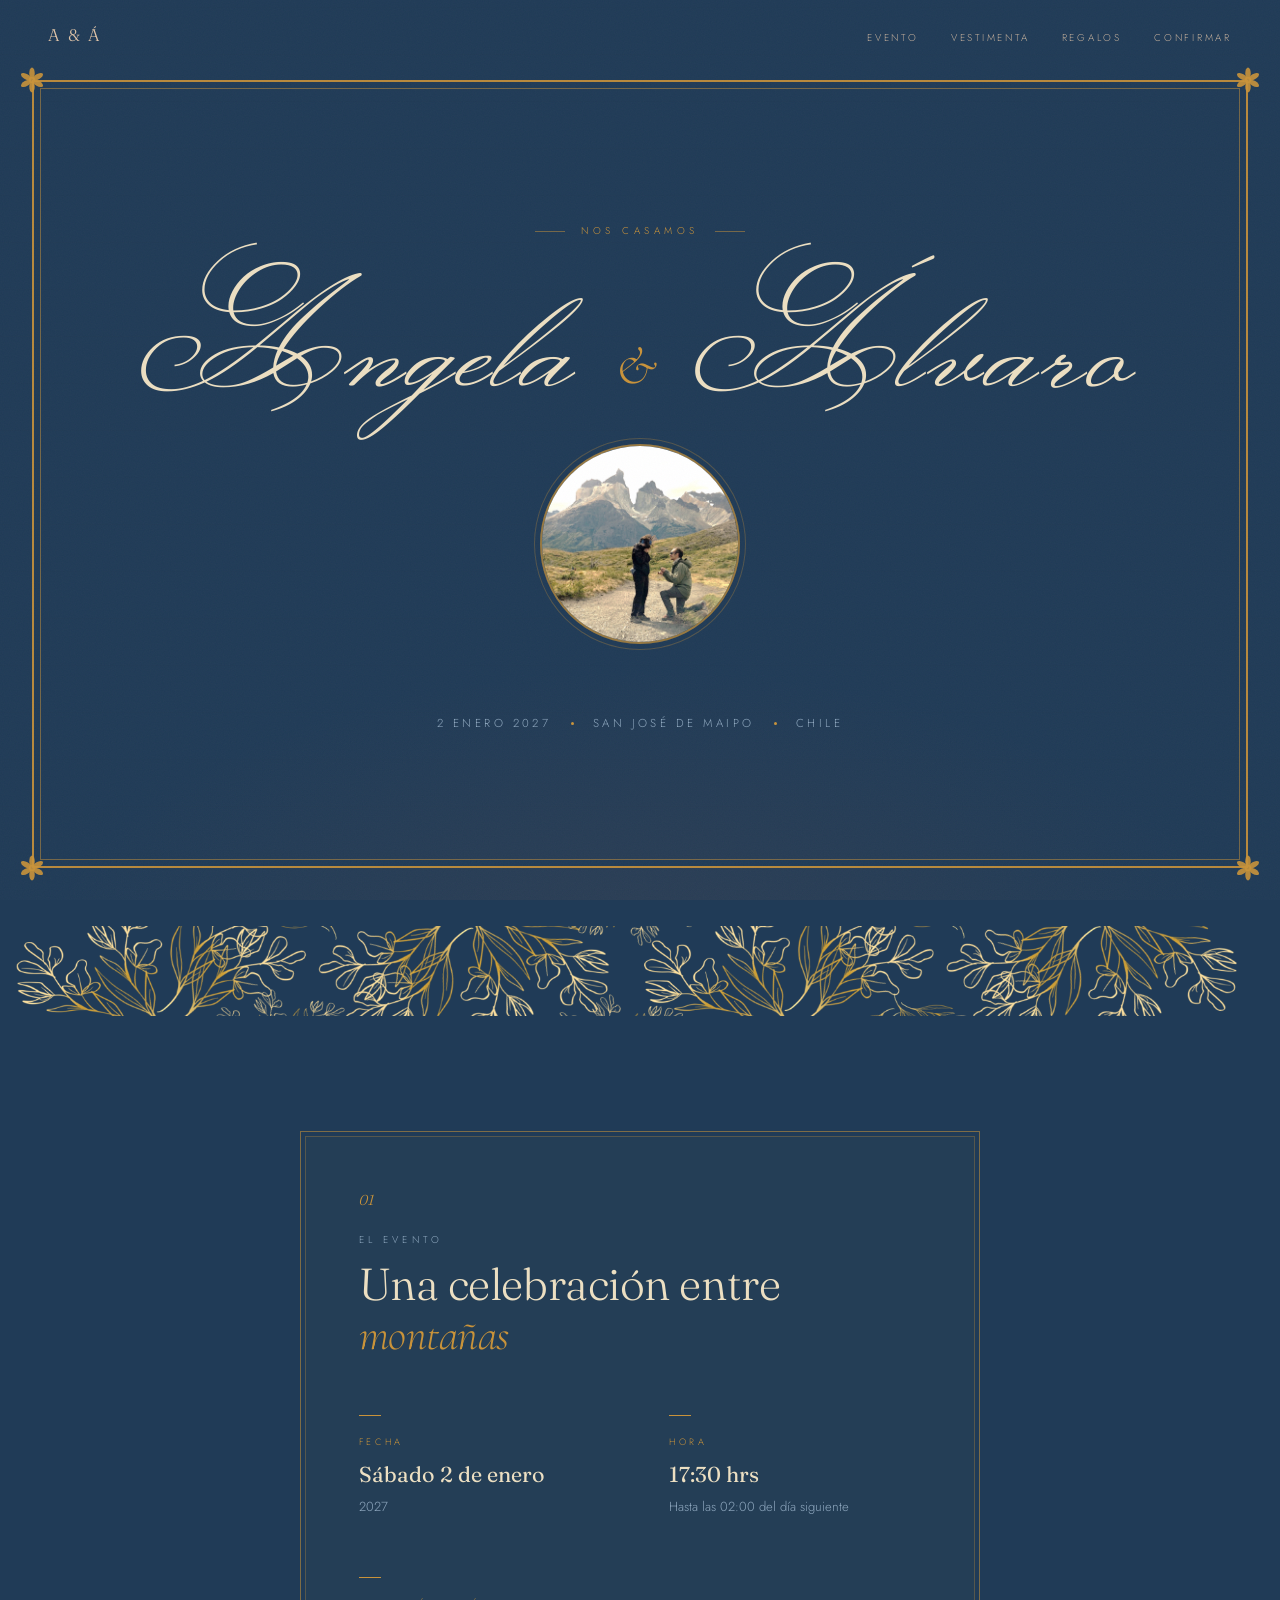
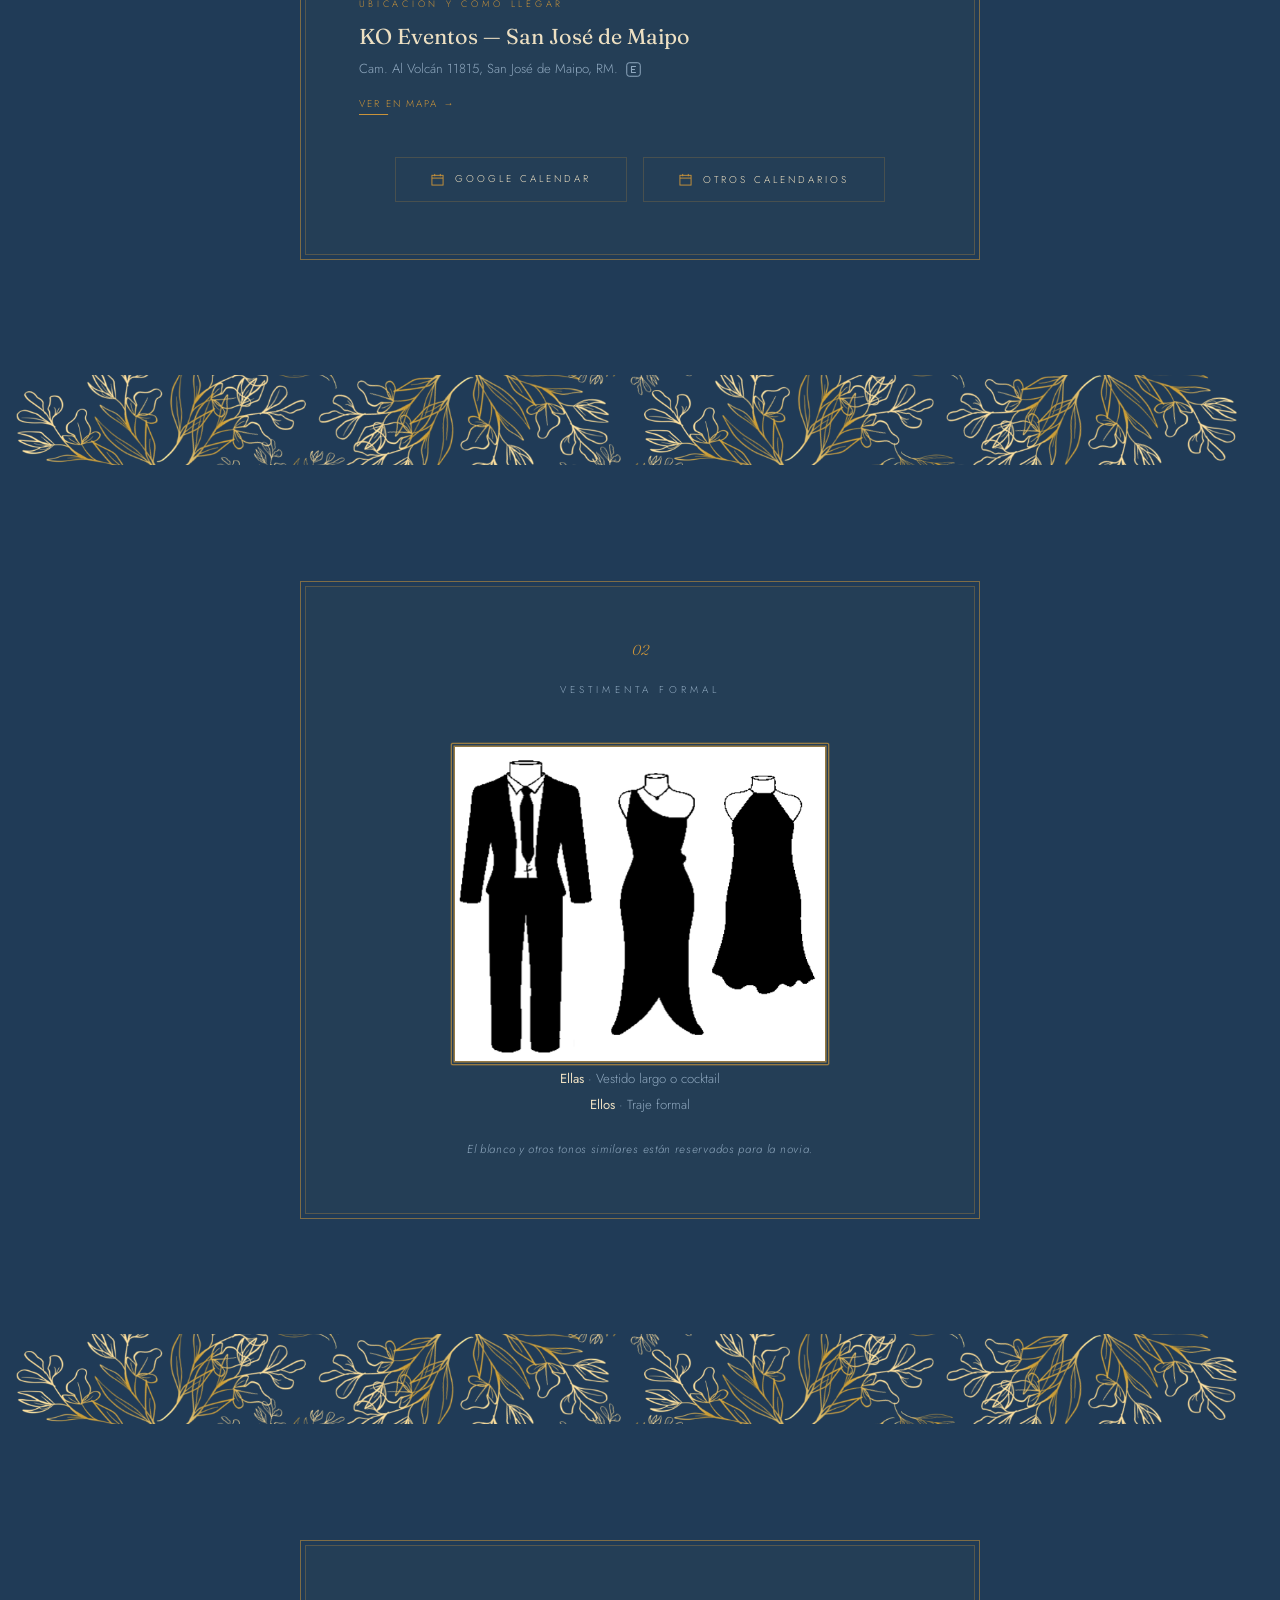
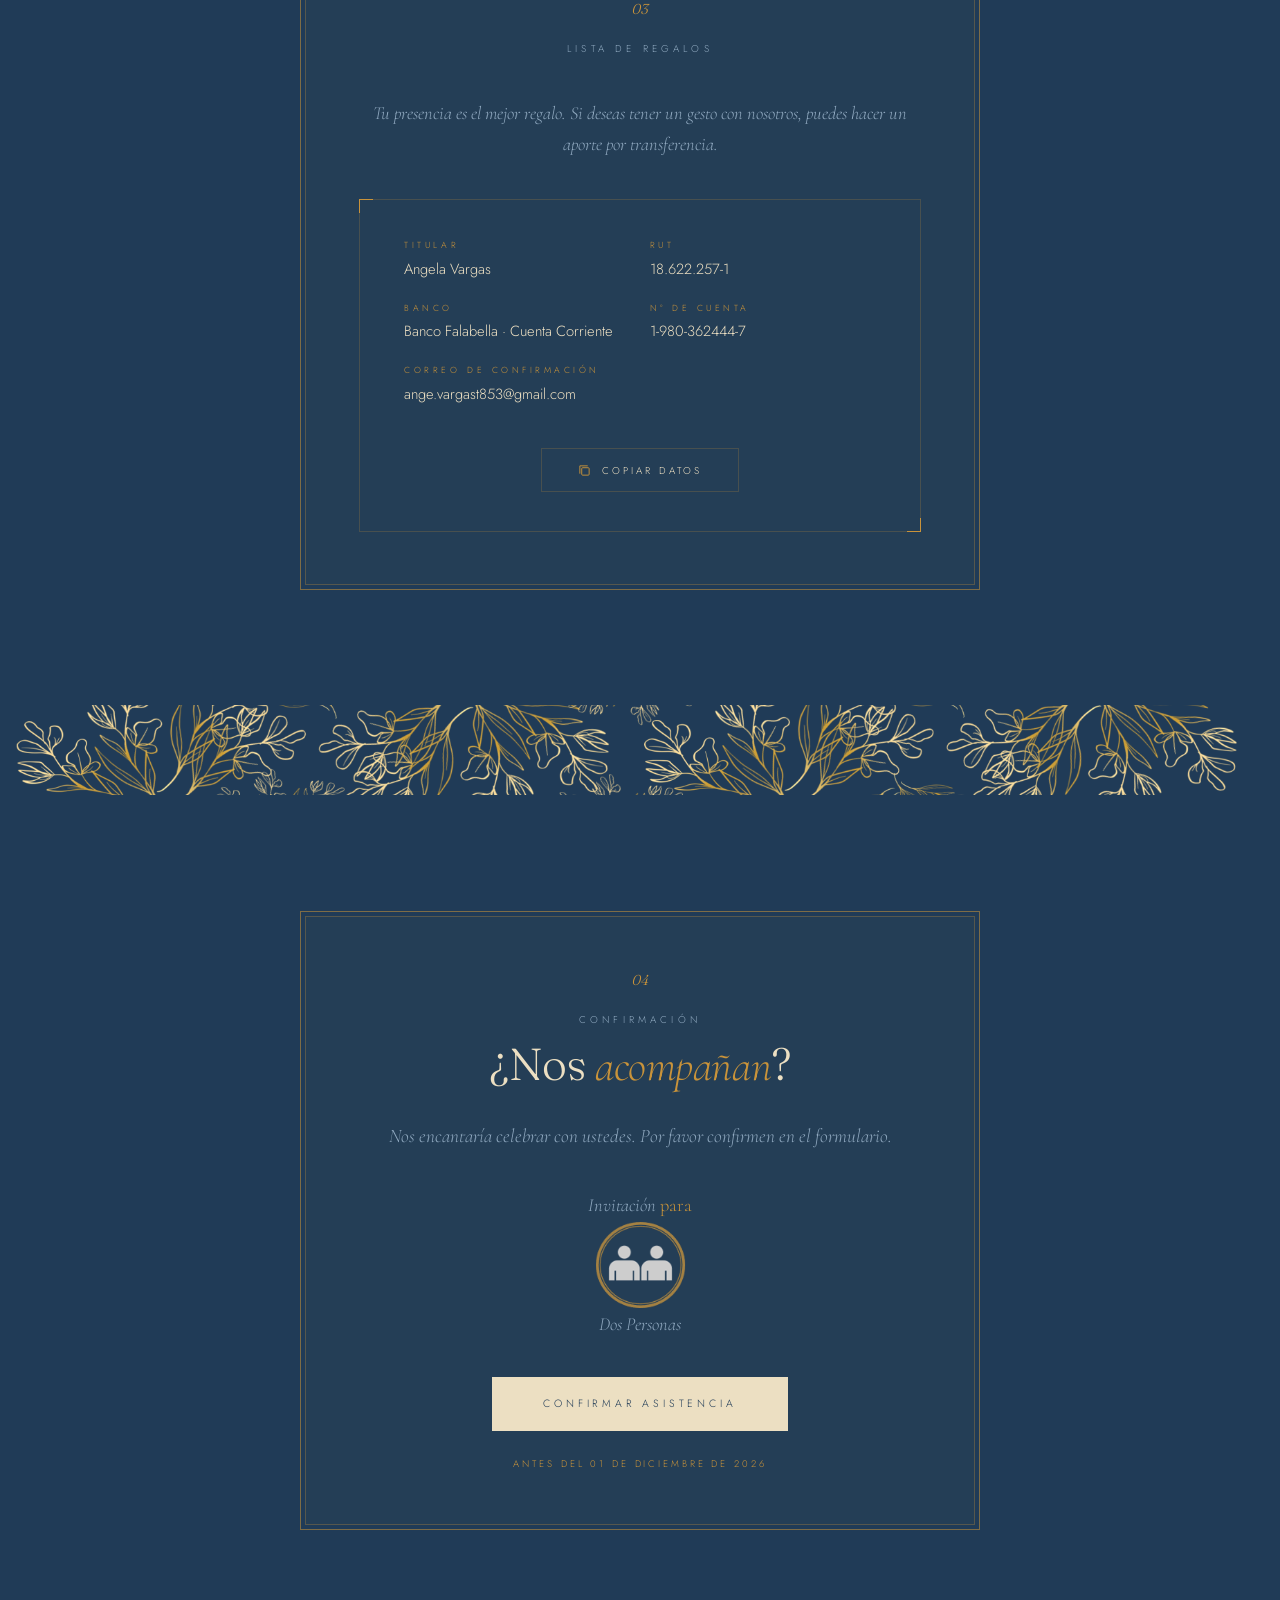
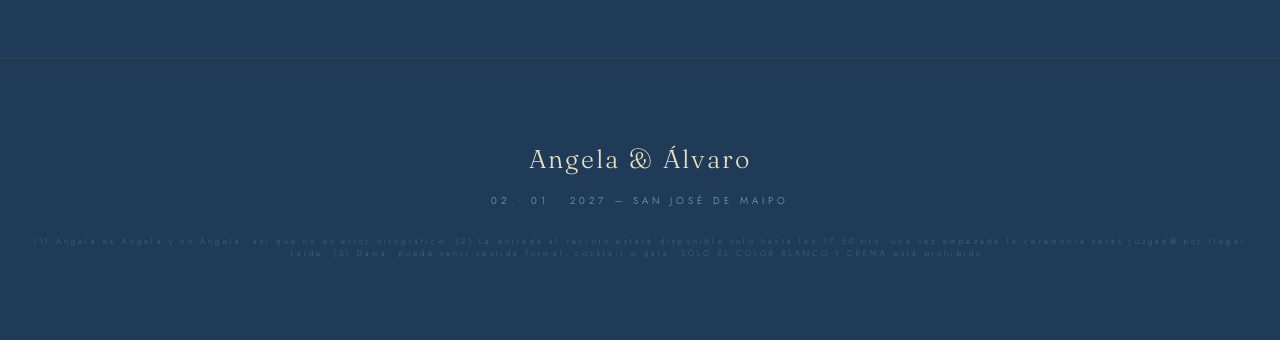
==== docs/double/index.html @ 9602219c "feat: publica invitaciones single y double en subdirectorios Estructura B para GitHub Pages con URLs" ====
<!DOCTYPE html>
<html lang="es">
<head>
<meta charset="UTF-8"/>
<meta name="viewport" content="width=device-width, initial-scale=1.0"/>
<title>Angela &amp; Álvaro · Enero 2027</title>
<meta name="description" content="Angela & Álvaro se casan el 2 de enero de 2027 en San José de Maipo, Chile. ¡Confirma tu asistencia!"/>
<meta name="theme-color" content="#203b57"/>
<link rel="icon" href="data:image/svg+xml,%3Csvg xmlns='http://www.w3.org/2000/svg' viewBox='0 0 100 100'%3E%3Ctext y='.9em' font-size='90'%3E%F0%9F%92%8D%3C/text%3E%3C/svg%3E"/>

<!-- Open Graph / compartir en redes y WhatsApp -->
<meta property="og:type" content="website"/>
<meta property="og:title" content="Angela & Álvaro · Nos casamos"/>
<meta property="og:description" content="2 de enero de 2027 · San José de Maipo, Chile. ¡Confirma tu asistencia!"/>
<meta property="og:url" content="https://alvarogalvez.github.io/wedding_invites/double/"/>
<meta property="og:image" content="https://alvarogalvez.github.io/wedding_invites/assets/photos/ring.jpg"/>
<meta property="og:locale" content="es_CL"/>
<meta name="twitter:card" content="summary_large_image"/>

<link rel="preconnect" href="https://fonts.googleapis.com"/>
<link rel="preconnect" href="https://fonts.gstatic.com" crossorigin/>
<link href="https://fonts.googleapis.com/css2?family=Cormorant:ital,wght@0,300;0,400;0,500;1,300;1,400&family=Fraunces:ital,opsz,wght@0,9..144,300;0,9..144,400;1,9..144,300&family=Great+Vibes&family=Monsieur+La+Doulaise&family=Jost:wght@200;300;400;500&display=swap" rel="stylesheet"/>
<link rel="stylesheet" href="../css/themes/blue-gold.css">
<link rel="stylesheet" href="../css/main.css">
<style>
  .hero-names { font-family: 'Monsieur La Doulaise'; font-weight: 400; letter-spacing: 0.02em; }
  .hero-names .n { display: inline; }
  .hero-amp { display: inline; margin: 0 0.2em; }

  .floral-div {
    position: relative;
    width: 100%;
    overflow: hidden;
  }
  .floral-div img {
    width: 100%;
    height: 90px;
    object-fit: cover;
    object-position: center;
    display: block;
  }

  /* Datos de transferencia en 2 columnas */
  .gf-row { grid-template-columns: 1fr 1fr; }
  .gf-row > div:last-child { grid-column: 1 / -1; }

  /* Flores en vértices del marco del hero */
  .hero-corners { position: absolute; inset: 0; pointer-events: none; z-index: 3; }
  .hc {
    position: absolute;
    width: 30px; height: 30px;
    color: rgba(201,147,58,0.9);
    fill: currentColor;
  }
  .hc.tl { top:    calc(5rem - 15px);                     left:  calc(clamp(1rem,3vw,2rem) - 15px); }
  .hc.tr { top:    calc(5rem - 15px);                     right: calc(clamp(1rem,3vw,2rem) - 15px); }
  .hc.bl { bottom: calc(clamp(1rem,3vw,2rem) - 15px);     left:  calc(clamp(1rem,3vw,2rem) - 15px); }
  .hc.br { bottom: calc(clamp(1rem,3vw,2rem) - 15px);     right: calc(clamp(1rem,3vw,2rem) - 15px); }

  /* Nav siempre visible — override del breakpoint de main.css */
  @media (max-width: 680px) {
    .nav {
      flex-direction: column;
      align-items: center;
      gap: 0.5rem;
      padding: 0.9rem clamp(1rem, 4vw, 2rem);
    }
    .nav-links {
      display: flex;
      gap: 1.4rem;
    }
    .nav-links a {
      font-size: 0.5rem;
      letter-spacing: 0.2em;
    }
  }

  .hero-photo {
    width: clamp(140px, 30vw, 200px);
    height: clamp(140px, 30vw, 200px);
    object-fit: cover;
    object-position: center 30%;
    border-radius: 50%;
    border: 2px solid rgba(201,147,58,0.7);
    box-shadow: 0 0 0 5px var(--paper), 0 0 0 6px rgba(201,147,58,0.3);
    margin: 2rem 0 1.6rem;
    opacity: 0;
    animation: fu 1.2s 0.7s forwards;
  }

  /* Marco dorado prominente en el hero — doble filete */
  .hero::after {
    content: '';
    position: absolute;
    top: 5rem;
    left: clamp(1rem, 3vw, 2rem);
    right: clamp(1rem, 3vw, 2rem);
    bottom: clamp(1rem, 3vw, 2rem);
    border: 2px solid rgba(201,147,58,0.9);
    box-shadow:
      inset 0 0 0 6px var(--paper),
      inset 0 0 0 7px rgba(201,147,58,0.5);
    pointer-events: none;
    z-index: 2;
  }
</style>
</head>
<body>

<nav class="nav">
  <div class="nav-mono">A &amp; Á</div>
  <ul class="nav-links">
    <li><a href="#evento">Evento</a></li>
    <li><a href="#vestimenta">Vestimenta</a></li>
    <li><a href="#regalos">Regalos</a></li>
    <li><a href="#rsvp">Confirmar</a></li>
  </ul>
</nav>

<!-- HERO -->
<header class="hero">
  <div class="hero-corners" aria-hidden="true">
    <svg class="hc tl" viewBox="0 0 22 22" xmlns="http://www.w3.org/2000/svg"><g transform="translate(11,11)"><ellipse cx="0" cy="-5" rx="2" ry="4.2"/><ellipse cx="0" cy="-5" rx="2" ry="4.2" transform="rotate(60)"/><ellipse cx="0" cy="-5" rx="2" ry="4.2" transform="rotate(120)"/><ellipse cx="0" cy="-5" rx="2" ry="4.2" transform="rotate(180)"/><ellipse cx="0" cy="-5" rx="2" ry="4.2" transform="rotate(240)"/><ellipse cx="0" cy="-5" rx="2" ry="4.2" transform="rotate(300)"/><circle r="2.4"/></g></svg>
    <svg class="hc tr" viewBox="0 0 22 22" xmlns="http://www.w3.org/2000/svg"><g transform="translate(11,11)"><ellipse cx="0" cy="-5" rx="2" ry="4.2"/><ellipse cx="0" cy="-5" rx="2" ry="4.2" transform="rotate(60)"/><ellipse cx="0" cy="-5" rx="2" ry="4.2" transform="rotate(120)"/><ellipse cx="0" cy="-5" rx="2" ry="4.2" transform="rotate(180)"/><ellipse cx="0" cy="-5" rx="2" ry="4.2" transform="rotate(240)"/><ellipse cx="0" cy="-5" rx="2" ry="4.2" transform="rotate(300)"/><circle r="2.4"/></g></svg>
    <svg class="hc bl" viewBox="0 0 22 22" xmlns="http://www.w3.org/2000/svg"><g transform="translate(11,11)"><ellipse cx="0" cy="-5" rx="2" ry="4.2"/><ellipse cx="0" cy="-5" rx="2" ry="4.2" transform="rotate(60)"/><ellipse cx="0" cy="-5" rx="2" ry="4.2" transform="rotate(120)"/><ellipse cx="0" cy="-5" rx="2" ry="4.2" transform="rotate(180)"/><ellipse cx="0" cy="-5" rx="2" ry="4.2" transform="rotate(240)"/><ellipse cx="0" cy="-5" rx="2" ry="4.2" transform="rotate(300)"/><circle r="2.4"/></g></svg>
    <svg class="hc br" viewBox="0 0 22 22" xmlns="http://www.w3.org/2000/svg"><g transform="translate(11,11)"><ellipse cx="0" cy="-5" rx="2" ry="4.2"/><ellipse cx="0" cy="-5" rx="2" ry="4.2" transform="rotate(60)"/><ellipse cx="0" cy="-5" rx="2" ry="4.2" transform="rotate(120)"/><ellipse cx="0" cy="-5" rx="2" ry="4.2" transform="rotate(180)"/><ellipse cx="0" cy="-5" rx="2" ry="4.2" transform="rotate(240)"/><ellipse cx="0" cy="-5" rx="2" ry="4.2" transform="rotate(300)"/><circle r="2.4"/></g></svg>
  </div>
  <div class="hero-grid">
    <div class="hero-kick">Nos casamos</div>
    <h1 class="hero-names">
      <span class="n n1">Angela</span>
      <span class="hero-amp">&amp;</span>
      <span class="n n2">Álvaro</span>
    </h1>
    <img class="hero-photo" src="../assets/photos/foto%20cuernos%20del%20paine.png" alt="La propuesta · Torres del Paine">
    <div class="hero-meta">
      <span>2 Enero 2027</span><span class="dot"></span>
      <span>San José de Maipo</span><span class="dot"></span>
      <span>Chile</span>
    </div>
  </div>
</header>
<br>
<div class="floral-div" aria-hidden="true"><img src="../assets/photos/SEPARATOR.png" alt=""></div>

<!-- DETAILS -->
<section id="evento" class="det-sec">
  <div class="det-wrap">
    <div class="det-top rv">
      <span class="sec-num">01</span>
      <span class="sec-label">El evento</span>
      <h2 class="sec-head">Una celebración entre <em>montañas</em></h2>
    </div>
    <div class="det-grid">
      <div class="det rv"><b></b><p class="k">Fecha</p><p class="v">Sábado 2 de enero</p><p class="s">2027</p></div>
      <div class="det rv"><b></b><p class="k">Hora</p><p class="v">17:30 hrs</p><p class="s">Hasta las 02:00 del día siguiente</p></div>
      <div class="det rv" style="grid-column:1/-1"><b></b><p class="k">Ubicación y cómo llegar</p><p class="v">KO Eventos — San José de Maipo</p><p class="s">Cam. Al Volcán 11815, San José de Maipo, RM. &nbsp;<svg width="15" height="15" viewBox="0 0 15 15" style="display:inline-block;vertical-align:middle;margin-bottom:1px" fill="none" xmlns="http://www.w3.org/2000/svg"><rect x=".75" y=".75" width="13.5" height="13.5" rx="2.5" stroke="currentColor" stroke-width="1"/><path d="M5.5 4.5v6M5.5 4.5h4M5.5 7.5h3M5.5 10.5h4" stroke="currentColor" stroke-width="1.1" stroke-linecap="round" stroke-linejoin="round"/></svg></p><a class="map" href="https://maps.google.com/?q=KO+Eventos+Camino+Al+Volcan+11815+El+Manzano+San+Jose+de+Maipo" target="_blank">Ver en mapa →</a></div>
    </div>
    <div class="det-cal rv">
      <a class="cal-btn" href="https://calendar.google.com/calendar/render?action=TEMPLATE&text=Boda+de+Angela+%26+%C3%81lvaro&dates=20270102T173000/20270103T020000&ctz=America%2FSantiago&details=%C2%A1Nos+casamos%21+Te+esperamos+para+celebrar+juntos.+C%C3%B3digo+de+vestimenta%3A+Formal.&location=KO+Eventos%2C+Cam.+Al+Volc%C3%A1n+11815%2C+El+Manzano%2C+San+Jos%C3%A9+de+Maipo" target="_blank"><svg width="13" height="13" viewBox="0 0 14 14" fill="none"><rect x="1" y="2.5" width="12" height="10.5" stroke="currentColor" stroke-width="1"/><path d="M1 5.5h12M4 1v2.5M10 1v2.5" stroke="currentColor" stroke-width="1"/></svg><span>Google Calendar</span></a>
      <button class="cal-btn" onclick="addToCalendar()"><svg width="13" height="13" viewBox="0 0 14 14" fill="none"><rect x="1" y="2.5" width="12" height="10.5" stroke="currentColor" stroke-width="1"/><path d="M1 5.5h12M4 1v2.5M10 1v2.5" stroke="currentColor" stroke-width="1"/></svg><span>Otros calendarios</span></button>
    </div>
  </div>
</section>

<div class="floral-div" aria-hidden="true"><img src="../assets/photos/SEPARATOR.png" alt=""></div>

<!-- DRESSCODE -->
<section id="vestimenta" class="dc-sec">
  <div class="dc">
    <div class="dc-top rv">
      <span class="sec-num">02</span>
      <span class="sec-label">Vestimenta Formal</span>
    </div>
    <img class="dc-img rv" src="../assets/photos/dress%20code%202.png" alt="Guía de colores de vestimenta">
    <p class="dc-note rv"><strong>Ellas</strong> · Vestido largo o cocktail<br><strong>Ellos</strong> ·  Traje formal</p>
    <p class="dc-note dc-warning rv">El blanco y otros tonos similares están reservados para la novia.</p>
  </div>
</section>

<div class="floral-div" aria-hidden="true"><img src="../assets/photos/SEPARATOR.png" alt=""></div>

<!-- GIFTS -->
<section id="regalos" class="gf-sec">
  <div class="gf">
    <div class="gf-top rv">
      <span class="sec-num">03</span>
      <span class="sec-label">Lista de regalos</span>
    </div>
    <p class="gf-note rv">Tu presencia es el mejor regalo. Si deseas tener un gesto con nosotros, puedes hacer un aporte por transferencia.</p>
    <div class="gf-card rv">
      <div class="gf-row">
        <div><p class="k">Titular</p><p class="v">Angela Vargas</p></div>
        <div><p class="k">RUT</p><p class="v">18.622.257-1</p></div>
        <div><p class="k">Banco</p><p class="v">Banco Falabella · Cuenta Corriente</p></div>
        <div><p class="k">N° de cuenta</p><p class="v" id="gf-acct">1-980-362444-7</p></div>
        <div><p class="k">Correo de confirmación</p><p class="v">ange.vargast853@gmail.com</p></div>
      </div>
      <div class="det-cal"><button class="cal-btn" onclick="copyAccount()"><svg width="13" height="13" viewBox="0 0 14 14" fill="none"><rect x="4" y="4" width="8" height="8" rx="1" stroke="currentColor" stroke-width="1"/><path d="M2 10V2h8" stroke="currentColor" stroke-width="1" stroke-linecap="round"/></svg><span>Copiar Datos</span></button></div>
    </div>
  </div>
</section>

<div class="floral-div" aria-hidden="true"><img src="../assets/photos/SEPARATOR.png" alt=""></div>

<!-- RSVP -->
<section id="rsvp" class="rsvp">
  <div class="rsvp-wrap">
    <div class="rsvp-top rv">
      <span class="sec-num">04</span>
      <span class="sec-label">Confirmación</span>
      <h2 class="sec-head">¿Nos <em>acompañan</em>?</h2>
    </div>
    <p class="rsvp-intro rv">Nos encantaría celebrar con ustedes. Por favor confirmen en el formulario.</p>
    <div class="rsvp-invite rv">
      <p class="ri-label">Invitación <em>para</em></p>
      <img class="rsvp-img" src="../assets/photos/invite-double.png" alt="Invitación para dos" width="117" height="112">
      <p class="ri-label">Dos Personas</p>
    </div>
    <a class="rsvp-cta rv" href="https://docs.google.com/forms/d/e/1FAIpQLSex-0Aftbw2Ts8-pAynp1sXiT5xUMP5klxaoWxZkXfTkvI_yA/viewform?usp=dialog" target="_blank"><span>Confirmar asistencia</span></a>
    <p class="rsvp-deadline rv">Antes del 01 de diciembre de 2026</p>
  </div>
</section>

<footer>
  <div class="foot-mono">Angela &amp; Álvaro</div>
  <div class="foot-date">02 · 01 · 2027 — San José de Maipo</div>
  <br>
  <div class="foot-note">(1) Angela es Angela y no Ángela, así que no es error ortográfico. (2) La entrada al recinto estará disponible solo hasta las 17:50 Hrs, una vez empezada la ceremonia serás juzgad@ por llegar tarde. (3) Dama: puede venir vestida formal, cocktail o gala, SÓLO EL COLOR BLANCO Y CREMA está prohibido.
</div>
</footer>

<script src="../js/main.js"></script>
</body>
</html>
---- docs/css/themes/blue-gold.css ----
:root {
  --paper:      #203b57;
  --paper-2:    #192e44;
  --ink:        #ecdfc2;
  --ink-soft:   #c9a84c;
  --mid:        #8fa8bf;
  --accent:     #c9933a;
  --accent-deep:#a8762a;
  --line:       rgba(201,147,58,0.22);
  --line-soft:  rgba(201,147,58,0.10);
}

/* Nav: deshabilitar blend mode oscuro → letras doradas */
.nav { mix-blend-mode: normal; }
.nav-mono { color: var(--accent); }
.nav-links a { color: var(--ink-soft); }
.nav-links a:hover { color: var(--accent); opacity: 1; }

/* Hero: resplandor dorado sutil en la base */
.hero::before {
  background:
    radial-gradient(ellipse 80% 60% at 50% 110%, rgba(201,147,58,0.14), transparent 60%),
    repeating-linear-gradient(0deg, transparent, transparent 46px, rgba(240,223,194,0.025) 46px, rgba(240,223,194,0.025) 47px);
}

/* Scroll-cue: degradado dorado */
.scroll-cue .ln { background: linear-gradient(var(--accent), transparent); }

/* Marco dorado en cada sección de contenido */
.det-sec .det-wrap, .dc-sec .dc, .gf-sec .gf, .rsvp .rsvp-wrap {
  position: relative;
  max-width: 680px;
  margin: 0 auto;
  padding: clamp(2.2rem, 5vw, 3.6rem);
  border: 1px solid rgba(201, 147, 58, 0.55);
  background: rgba(201, 147, 58, 0.025);
  /* doble filete: hairline dorado interior separado del borde */
  box-shadow: inset 0 0 0 4px var(--paper), inset 0 0 0 5px rgba(201, 147, 58, 0.30);
}

/* Quita el divisor superior entre secciones: los marcos ya separan */
.det-sec, .dc-sec, .gf-sec, .rsvp { border-top: none; }

@media (max-width: 480px) {
  .det-sec .det-wrap, .dc-sec .dc, .gf-sec .gf, .rsvp .rsvp-wrap { padding: 1.6rem; }
}
---- docs/css/main.css ----
﻿*,*::before,*::after{box-sizing:border-box;margin:0;padding:0}

html{scroll-behavior:smooth;-webkit-font-smoothing:antialiased}
body{
  background:var(--paper);
  color:var(--ink);
  font-family:'Jost',sans-serif;
  font-weight:300;
  overflow-x:hidden;
  line-height:1.6;
}
/* film-grain texture overlay */
body::after{
  content:'';
  position:fixed;inset:0;
  pointer-events:none;
  z-index:9999;
  opacity:0.035;
  background-image:url("data:image/svg+xml,%3Csvg xmlns='http://www.w3.org/2000/svg' width='120' height='120'%3E%3Cfilter id='n'%3E%3CfeTurbulence type='fractalNoise' baseFrequency='0.85' numOctaves='3'/%3E%3C/filter%3E%3Crect width='100%25' height='100%25' filter='url(%23n)'/%3E%3C/svg%3E");
}

/* ───── NAV ───── */
.nav{
  position:fixed;top:0;left:0;right:0;z-index:100;
  display:flex;align-items:center;justify-content:space-between;
  padding:1.4rem clamp(1.2rem,4vw,3rem);
  mix-blend-mode:difference;
  transition:padding .4s ease;
}
.nav-mono{
  font-family:'Fraunces',serif;
  font-weight:300;
  font-size:1.05rem;
  letter-spacing:0.12em;
  color:#fff;
}
.nav-links{display:flex;gap:2rem;list-style:none}
.nav-links a{
  font-family:'Jost',sans-serif;font-weight:300;
  font-size:0.62rem;letter-spacing:0.28em;text-transform:uppercase;
  color:#fff;text-decoration:none;opacity:0.85;transition:opacity .3s;
}
.nav-links a:hover{opacity:1}
@media(max-width:680px){.nav-links{display:none}}

/* ───── HERO ───── */
.hero{
  position:relative;min-height:100svh;
  display:grid;grid-template-rows:1fr auto;
  padding:6rem clamp(1.5rem,5vw,4rem) 2.5rem;
  overflow:hidden;
}
.hero::before{
  content:'';position:absolute;inset:0;z-index:0;
  background:
    radial-gradient(ellipse 80% 60% at 50% 110%,rgba(169,97,63,0.10),transparent 60%),
    repeating-linear-gradient(0deg,transparent,transparent 46px,rgba(40,36,30,0.025) 46px,rgba(40,36,30,0.025) 47px);
}
.hero-grid{
  position:relative;z-index:1;
  align-self:center;
  display:grid;
  justify-items:center;
  text-align:center;
  width:100%;
}
.hero-kick{
  display:flex;align-items:center;gap:1rem;
  font-family:'Jost',sans-serif;font-weight:300;
  font-size:0.62rem;letter-spacing:0.45em;text-transform:uppercase;
  color:var(--accent);margin-bottom:2.5rem;
  opacity:0;animation:fu 1s .2s forwards;
}
.hero-kick::before,.hero-kick::after{content:'';width:30px;height:1px;background:var(--accent);opacity:0.5}
.hero-names{
  font-family:'Fraunces',serif;
  font-weight:300;
  font-size:clamp(3.6rem,12vw,9rem);
  line-height:0.92;
  letter-spacing:-0.015em;
  color:var(--ink);
}
.hero-names .n{display:block;opacity:0;animation:fu 1.2s forwards}
.hero-names .n1{animation-delay:.4s}
.hero-names .n2{animation-delay:.62s}
.hero-amp{
  font-family:'Cormorant',serif;font-style:italic;font-weight:300;
  font-size:clamp(1.8rem,5vw,3.4rem);
  color:var(--accent);
  display:block;margin:0.12em 0;
  opacity:0;animation:fu 1.2s .52s forwards;
}
.hero-meta{
  margin-top:2.8rem;
  display:flex;align-items:center;gap:1.2rem;flex-wrap:wrap;justify-content:center;
  font-family:'Jost',sans-serif;font-weight:300;
  font-size:0.72rem;letter-spacing:0.3em;text-transform:uppercase;
  color:var(--mid);
  opacity:0;animation:fu 1s .82s forwards;
}
.hero-meta .dot{width:3px;height:3px;border-radius:50%;background:var(--accent)}
.hero-foot{
  position:relative;z-index:1;
  display:flex;align-items:flex-end;justify-content:space-between;
  opacity:0;animation:fu 1s 1.2s forwards;
}
.hero-foot span{
  font-family:'Jost',sans-serif;font-weight:300;
  font-size:0.58rem;letter-spacing:0.3em;text-transform:uppercase;color:var(--mid);
}
.scroll-cue{display:flex;flex-direction:column;align-items:center;gap:.5rem}
.scroll-cue .ln{width:1px;height:42px;background:linear-gradient(var(--accent),transparent);animation:sp 2.4s 1.6s ease-in-out infinite}
@keyframes sp{0%,100%{opacity:.4;transform:scaleY(1)}50%{opacity:1;transform:scaleY(1.2)}}

/* ───── SECTION SHELL ───── */
section{position:relative;padding:clamp(4.5rem,9vw,8rem) clamp(1.5rem,5vw,4rem);border-top:1px solid var(--line-soft)}
.sec-num{
  font-family:'Fraunces',serif;font-style:italic;font-weight:300;
  font-size:0.9rem;color:var(--accent);
  display:block;margin-bottom:0.8rem;
}
.sec-label{
  font-family:'Jost',sans-serif;font-weight:300;
  font-size:0.62rem;letter-spacing:0.42em;text-transform:uppercase;
  color:var(--mid);
}
.sec-head{
  font-family:'Fraunces',serif;font-weight:300;
  font-size:clamp(1.8rem,4.5vw,2.8rem);
  line-height:1.1;letter-spacing:-0.01em;
  margin-top:0.5rem;
}
.sec-head em{font-family:'Cormorant',serif;font-style:italic;color:var(--accent)}

/* ───── PHOTO BANDS ───── */
.ph{position:relative;overflow:hidden;line-height:0;background:var(--paper-2)}
.ph-img{
  width:100%;height:clamp(360px,62vw,680px);object-fit:cover;display:block;
  filter:saturate(0.9) contrast(1.04);
  transition:transform 1.6s cubic-bezier(.2,.7,.2,1);
}
.ph:hover .ph-img{transform:scale(1.04)}
.ph-cap{
  position:absolute;left:0;right:0;bottom:0;
  padding:4rem clamp(1.5rem,5vw,4rem) 1.8rem;
  background:linear-gradient(to top,rgba(20,18,14,.62),rgba(20,18,14,.12) 60%,transparent);
  display:flex;align-items:flex-end;justify-content:space-between;gap:1rem;
}
.ph-cap .t{
  font-family:'Cormorant',serif;font-style:italic;font-weight:400;
  font-size:clamp(1.05rem,2.6vw,1.5rem);
  color:#f4f1ea;letter-spacing:0.01em;line-height:1.3;
}
.ph-cap .ix{
  font-family:'Jost',sans-serif;font-weight:300;
  font-size:0.6rem;letter-spacing:0.3em;color:rgba(244,241,234,.7);
  white-space:nowrap;
}
/* tall portrait band */
.ph.tall .ph-img{height:clamp(440px,90vw,760px);}

/* ───── COUNTDOWN ───── */
.cd-wrap{max-width:760px;margin:0 auto;text-align:center}
.cd-head{margin-bottom:3.4rem}
.cd-grid{display:flex;justify-content:center;align-items:flex-start;gap:clamp(.6rem,3vw,2.4rem);flex-wrap:nowrap}
.cd-item{display:flex;flex-direction:column;align-items:center;gap:.6rem;flex:1;max-width:130px}
.cd-num{
  font-family:'Fraunces',serif;font-weight:300;
  font-size:clamp(2.6rem,9vw,5.4rem);line-height:.9;
  font-variant-numeric:tabular-nums;letter-spacing:-0.02em;
}
.cd-lab{font-family:'Jost',sans-serif;font-weight:300;font-size:0.55rem;letter-spacing:0.28em;text-transform:uppercase;color:var(--mid)}
.cd-sep{font-family:'Cormorant',serif;font-size:clamp(2rem,6vw,4rem);color:var(--accent);opacity:.35;align-self:flex-start;padding-top:.08em}
@media(max-width:520px){.cd-sep{display:none}.cd-grid{gap:1rem}.cd-item{max-width:none}}

/* ───── DETAILS ───── */
.det-wrap{max-width:760px;margin:0 auto}
.det-top{margin-bottom:3.4rem}
.det-grid{display:grid;grid-template-columns:1fr 1fr;gap:clamp(2rem,5vw,3.6rem)}
@media(max-width:560px){.det-grid{grid-template-columns:1fr;gap:2.4rem}}
.det b{display:block;width:22px;height:1px;background:var(--accent);margin-bottom:1.2rem}
.det .k{font-family:'Jost',sans-serif;font-weight:300;font-size:0.58rem;letter-spacing:0.4em;text-transform:uppercase;color:var(--accent);margin-bottom:.7rem}
.det .v{font-family:'Fraunces',serif;font-weight:400;font-size:1.35rem;line-height:1.25;margin-bottom:.45rem}
.det .s{font-family:'Jost',sans-serif;font-weight:300;font-size:0.82rem;line-height:1.85;color:var(--mid)}
.det a.map{
  display:inline-flex;align-items:center;gap:.5rem;margin-top:.9rem;
  font-family:'Jost',sans-serif;font-weight:300;font-size:0.62rem;letter-spacing:0.2em;text-transform:uppercase;
  color:var(--accent);text-decoration:none;position:relative;padding-bottom:3px;
}
.det a.map::after{content:'';position:absolute;left:0;bottom:0;width:100%;height:1px;background:var(--accent);transform:scaleX(.3);transform-origin:left;transition:transform .4s}
.det a.map:hover::after{transform:scaleX(1)}

/* ───── DRESSCODE ───── */
.dc{max-width:560px;margin:0 auto;text-align:center}
.dc-top{margin-bottom:2.6rem}
.dc-badge{display:inline-block;padding:2.2rem 3.6rem;border:1px solid var(--line);position:relative;margin-bottom:1.8rem}
.dc-badge::before,.dc-badge::after{content:'';position:absolute;width:14px;height:14px;border-color:var(--accent);border-style:solid}
.dc-badge::before{top:-1px;left:-1px;border-width:1px 0 0 1px}
.dc-badge::after{bottom:-1px;right:-1px;border-width:0 1px 1px 0}
.dc-word{font-family:'Cormorant',serif;font-style:italic;font-weight:400;font-size:2.4rem;letter-spacing:.03em}
.dc-note{font-family:'Jost',sans-serif;font-weight:300;font-size:0.82rem;line-height:2;color:var(--mid)}
.dc-note strong{font-weight:400;color:var(--ink)}
.dc-img{width:100%;max-width:380px;margin:2rem auto 0;display:block;border-radius:2px}
.dc-warning{margin-top:1.2rem;font-size:0.72rem;letter-spacing:0.06em;font-style:italic;color:var(--mid)}

/* ───── GIFTS ───── */
.gf{max-width:560px;margin:0 auto;text-align:center}
.gf-top{margin-bottom:2.4rem}
.gf-note{font-family:'Cormorant',serif;font-style:italic;font-size:1.15rem;line-height:1.7;color:var(--mid);margin-bottom:2.4rem}
.gf-card{border:1px solid var(--line);padding:2.4rem clamp(1.5rem,5vw,2.8rem);text-align:left;position:relative}
.gf-card::before{content:'';position:absolute;top:-1px;left:-1px;width:14px;height:14px;border:1px solid var(--accent);border-width:1px 0 0 1px}
.gf-card::after{content:'';position:absolute;bottom:-1px;right:-1px;width:14px;height:14px;border:1px solid var(--accent);border-width:0 1px 1px 0}
.gf-row{display:grid;gap:1.2rem}
.gf-row .k{font-family:'Jost',sans-serif;font-weight:300;font-size:0.55rem;letter-spacing:0.4em;text-transform:uppercase;color:var(--accent);margin-bottom:.35rem}
.gf-row .v{font-family:'Jost',sans-serif;font-weight:300;font-size:0.92rem;color:var(--ink)}
.gf-row .v.big{font-family:'Fraunces',serif;font-weight:400;font-size:1.25rem}
.gf-divider{height:1px;background:var(--line-soft);margin:.2rem 0}

/* ───── RSVP ───── */
.rsvp{text-align:center;padding-bottom:clamp(5rem,10vw,9rem)}
.rsvp-wrap{max-width:540px;margin:0 auto}
.rsvp-top{margin-bottom:1.8rem}
.rsvp-intro{font-family:'Cormorant',serif;font-style:italic;font-size:1.2rem;line-height:1.7;color:var(--mid);margin-bottom:2.6rem}
.rsvp-intro strong{font-style:normal;font-weight:400;color:var(--ink)}
.rsvp-invite{display:flex;flex-direction:column;align-items:center;gap:.3rem;margin:0 0 2.6rem}
.rsvp-img{display:block;width:117px;height:auto;margin:0}
.ri-label{font-family:'Cormorant',serif;font-style:italic;font-size:1.15rem;line-height:1.25;color:var(--mid)}
.ri-label em{font-style:normal;color:var(--accent)}
.rsvp-cta{
  display:inline-flex;align-items:center;gap:.9rem;
  padding:1.15rem 3.2rem;background:var(--ink);color:var(--paper);
  text-decoration:none;font-family:'Jost',sans-serif;font-weight:300;
  font-size:0.66rem;letter-spacing:0.36em;text-transform:uppercase;
  position:relative;overflow:hidden;transition:color .4s;
}
.rsvp-cta span{position:relative;z-index:1}
.rsvp-cta::before{content:'';position:absolute;inset:0;background:var(--accent);transform:translateY(101%);transition:transform .45s cubic-bezier(.5,0,.2,1)}
.rsvp-cta:hover::before{transform:translateY(0)}
.rsvp-deadline{margin-top:1.6rem;font-family:'Jost',sans-serif;font-weight:300;font-size:0.6rem;letter-spacing:0.3em;text-transform:uppercase;color:var(--accent)}

/* ───── FOOTER ───── */
footer{padding:clamp(3rem,7vw,5rem) 2rem;text-align:center;border-top:1px solid var(--line-soft)}
.foot-mono{font-family:'Fraunces',serif;font-weight:300;font-size:1.6rem;letter-spacing:.08em;margin-bottom:.8rem}
.foot-date{font-family:'Jost',sans-serif;font-weight:300;font-size:0.62rem;letter-spacing:0.4em;text-transform:uppercase;color:var(--mid)}
.foot-note{font-family:'Jost',sans-serif;font-weight:150;font-size:0.5rem;letter-spacing:0.4em;color:var(--mid)}

/* mountain rule */
.mtn{width:100%;line-height:0;display:block;overflow:hidden}
.mtn svg{width:100%;height:54px;display:block}


/* calendar button */
.det-cal{margin-top:2.6rem;display:flex;justify-content:center;gap:1rem;flex-wrap:wrap}
.cal-btn{
  display:inline-flex;align-items:center;gap:.7rem;cursor:pointer;
  padding:.85rem 2.2rem;background:transparent;color:var(--ink);
  border:1px solid var(--line);
  font-family:'Jost',sans-serif;font-weight:300;
  font-size:0.62rem;letter-spacing:0.3em;text-transform:uppercase;
  transition:border-color .35s,color .35s;
  text-decoration:none;
}
.cal-btn svg{color:var(--accent);transition:color .35s}
.cal-btn:hover{border-color:var(--accent);color:var(--accent)}

/* reveal */
.rv{opacity:0;transform:translateY(26px);transition:opacity .9s cubic-bezier(.2,.7,.2,1),transform .9s cubic-bezier(.2,.7,.2,1)}
.rv.in{opacity:1;transform:none}
@keyframes fu{from{opacity:0;transform:translateY(20px)}to{opacity:1;transform:none}}
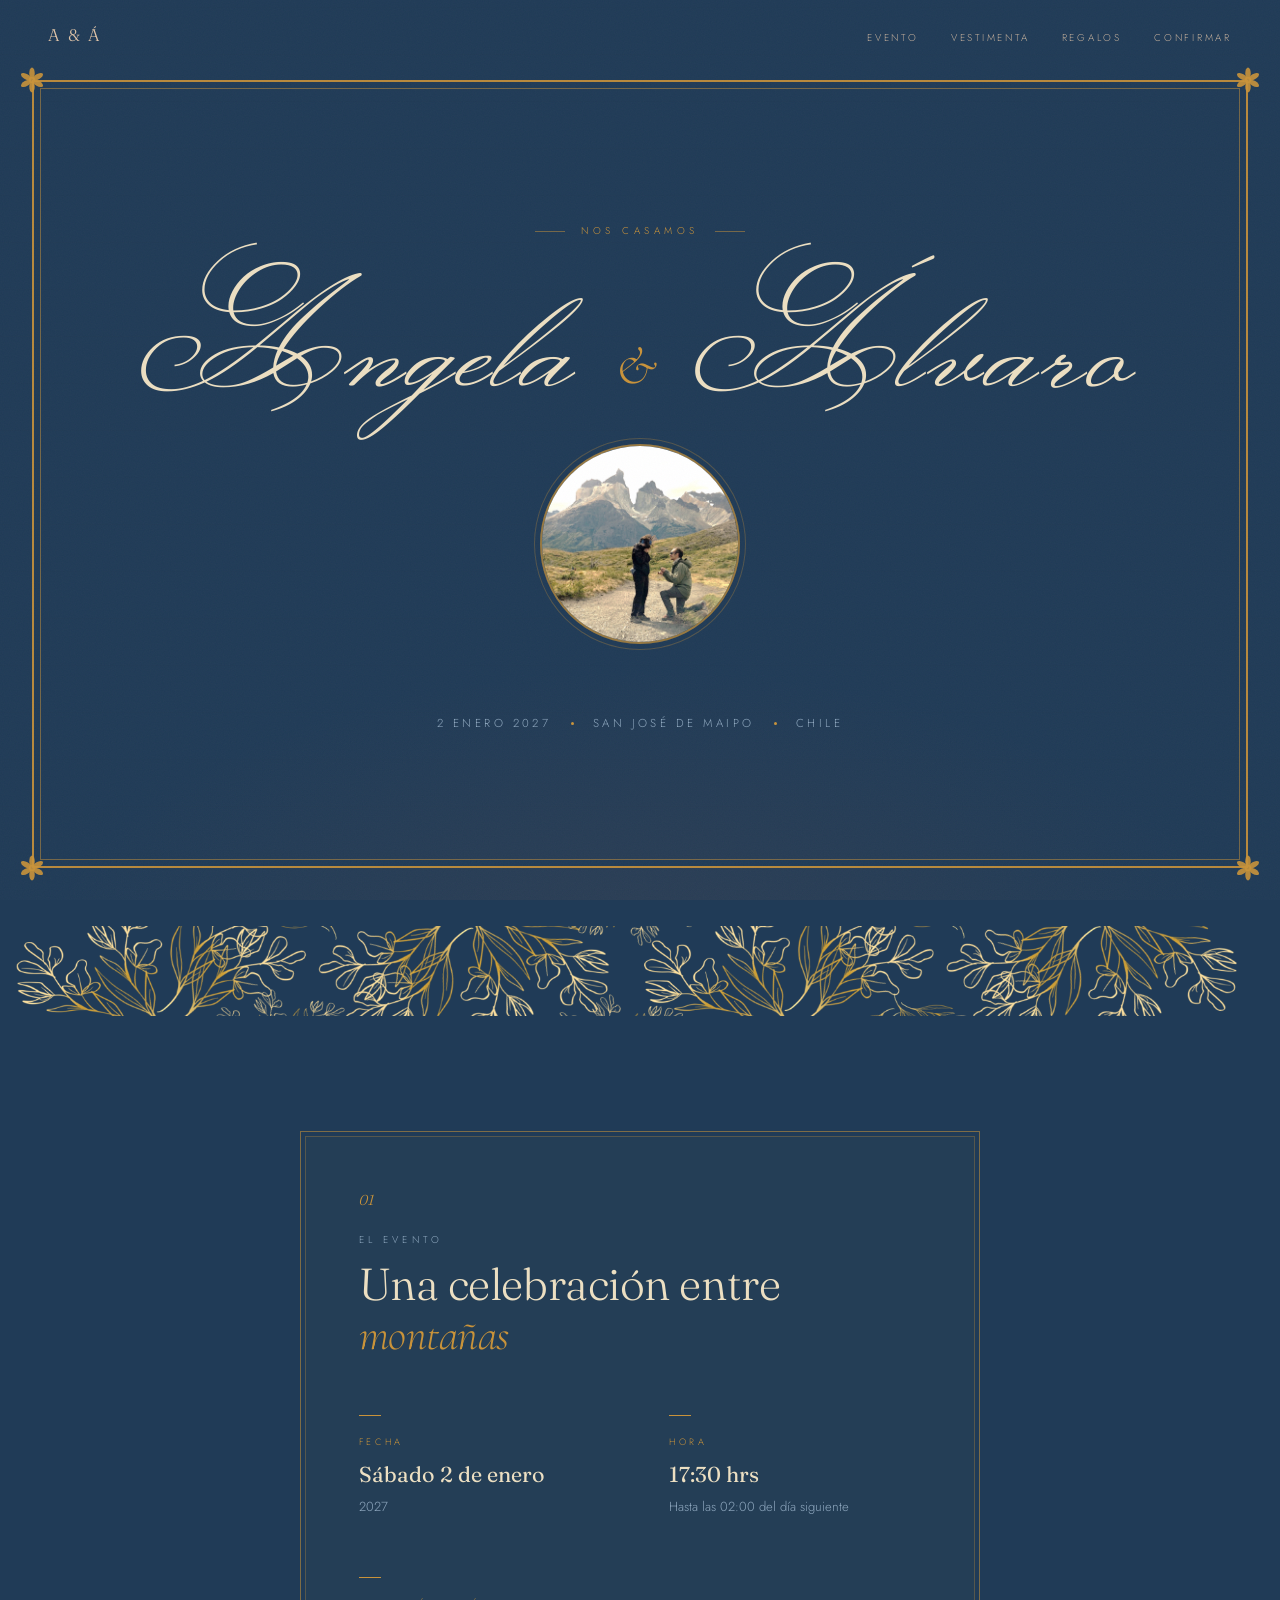
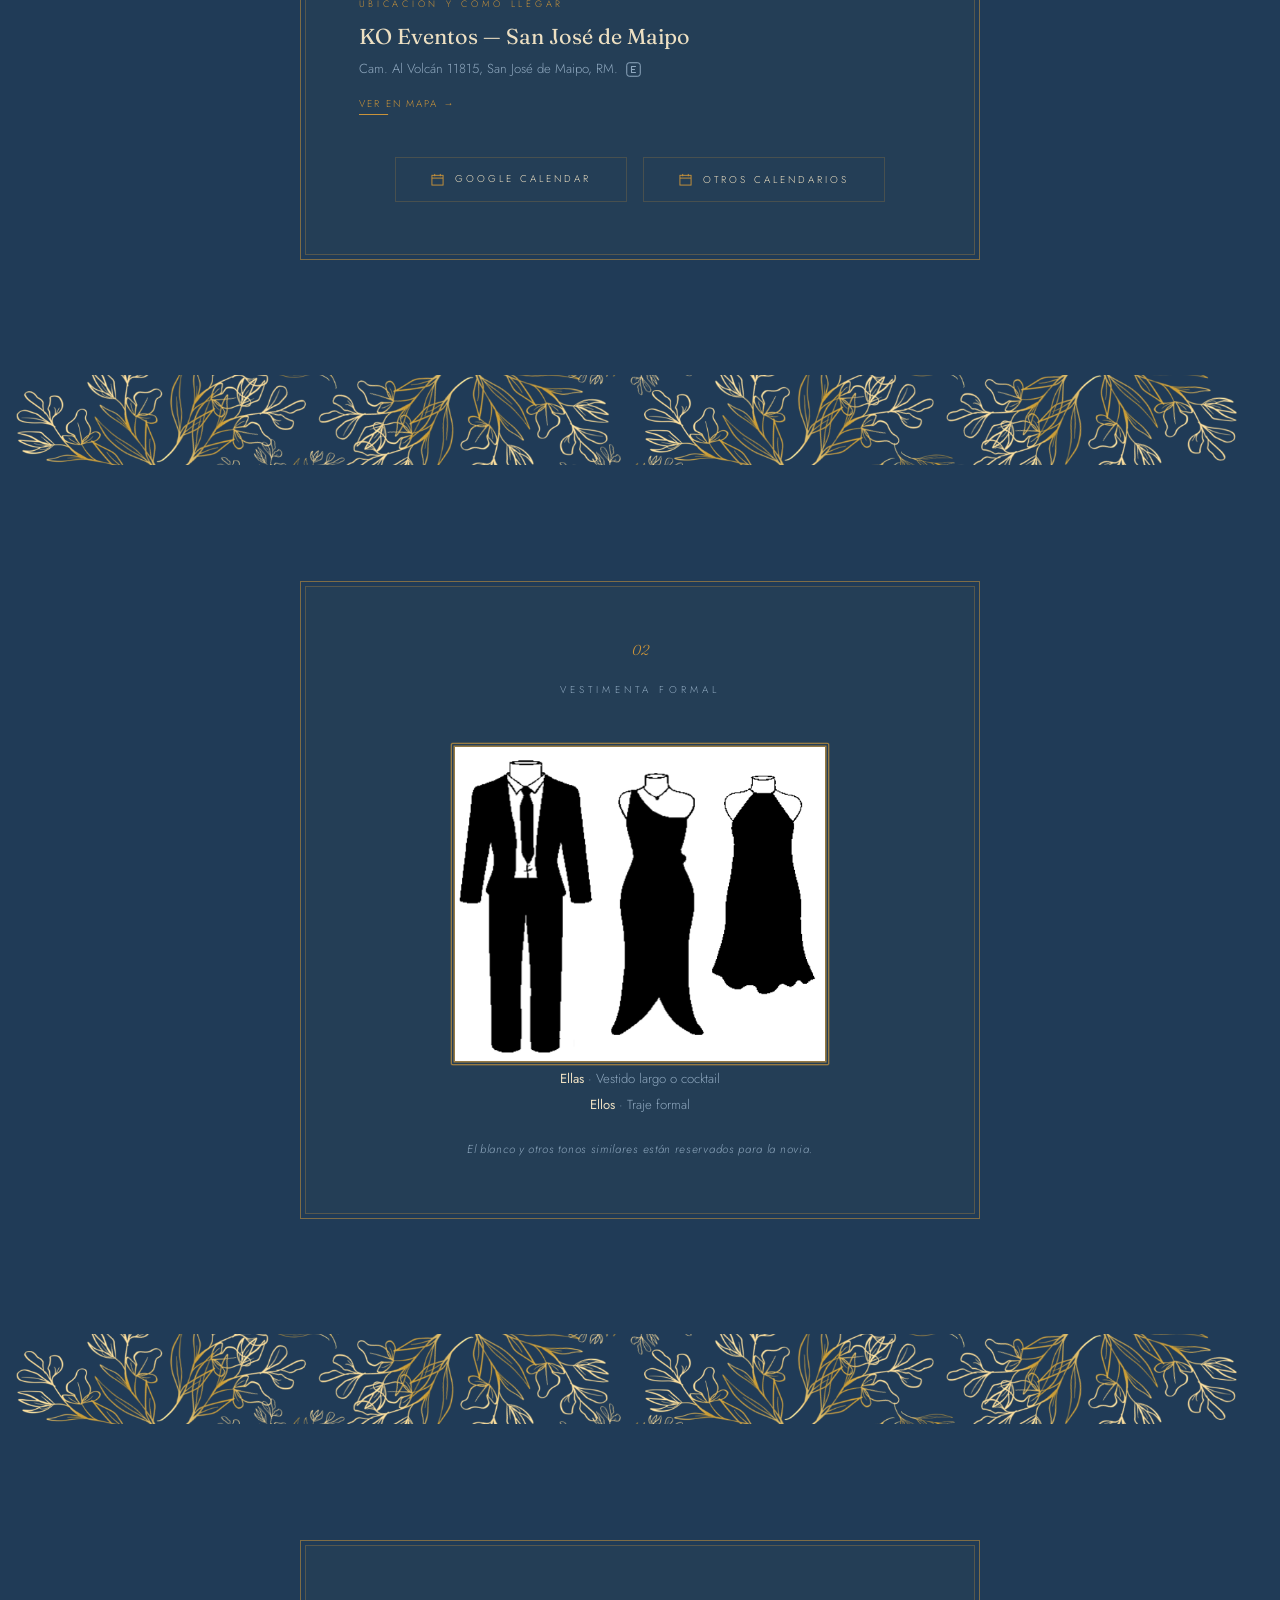
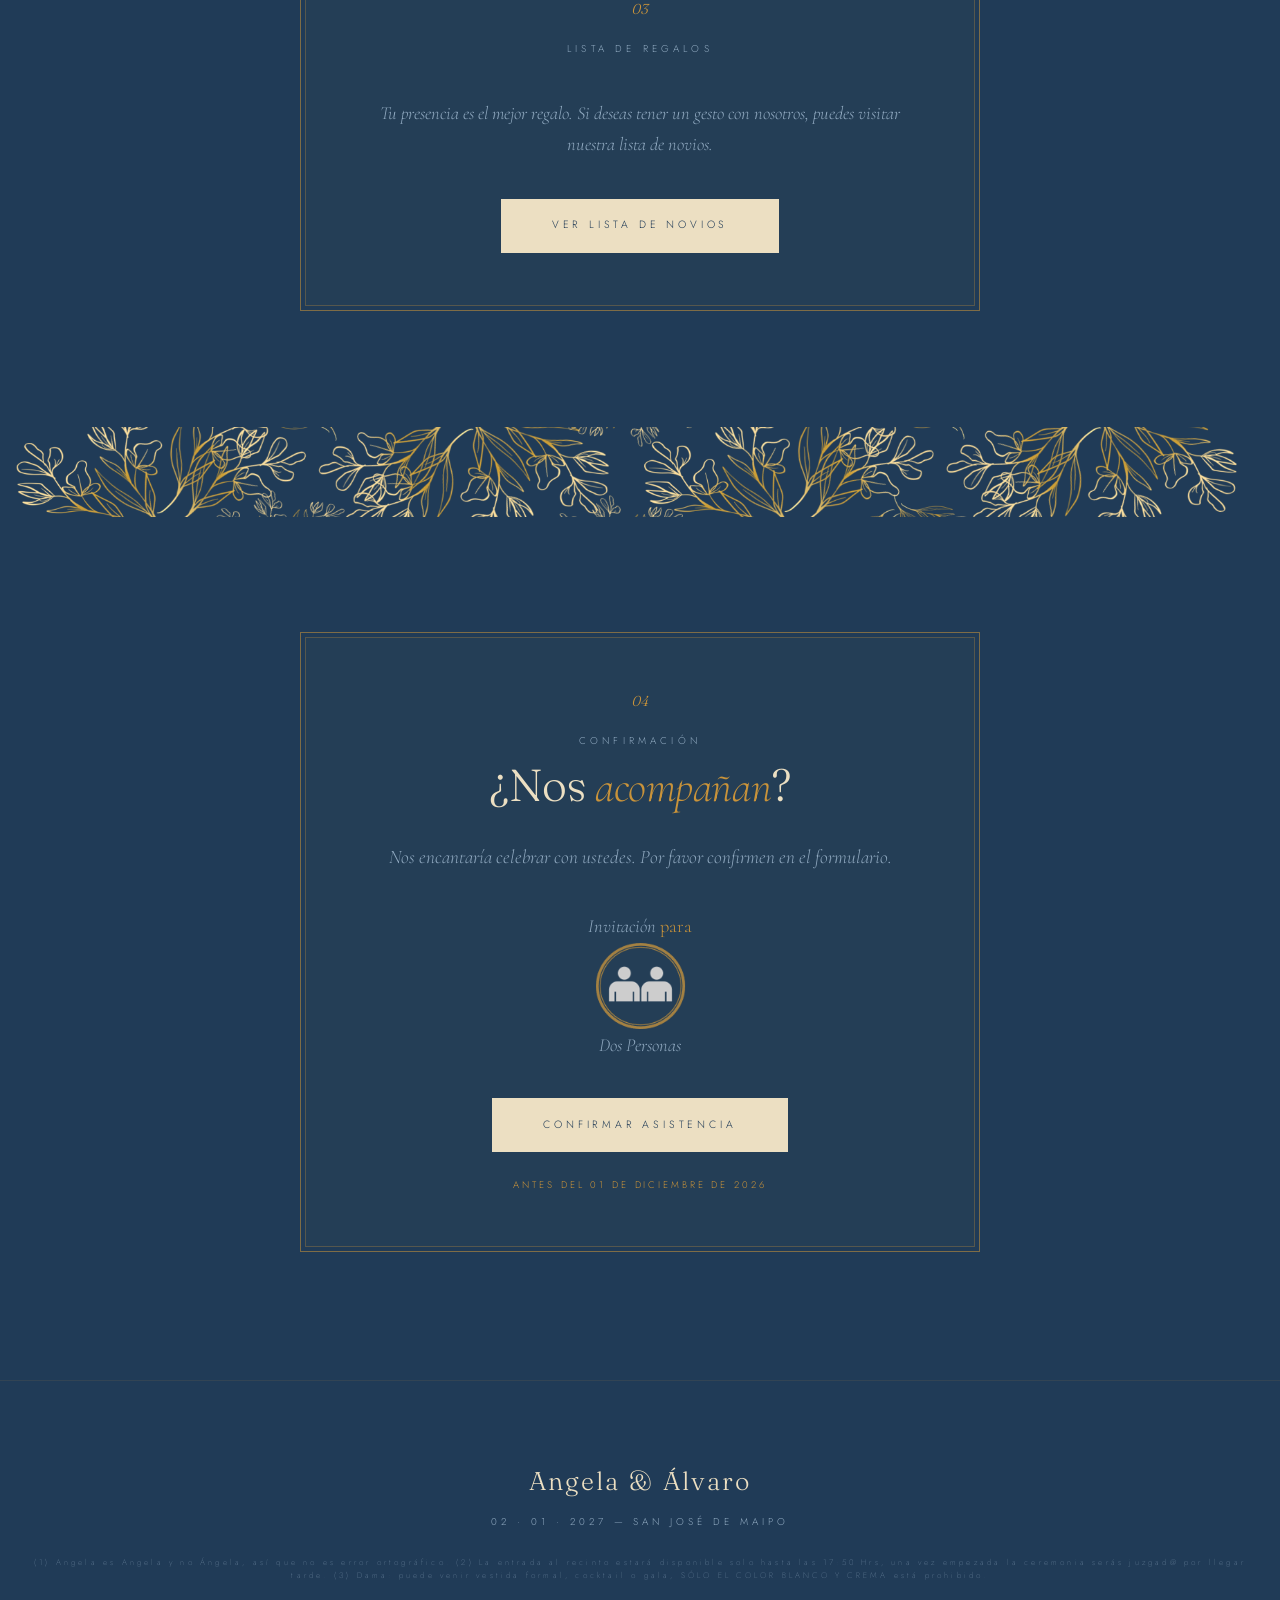
==== commit 6d8a5c3c: "feat: reemplaza datos de transferencia por boton a lista de novios En blue-min y blue-min-double (y " ====
--- a/docs/double/index.html
+++ b/docs/double/index.html
@@ -187,17 +187,8 @@
       <span class="sec-num">03</span>
       <span class="sec-label">Lista de regalos</span>
     </div>
-    <p class="gf-note rv">Tu presencia es el mejor regalo. Si deseas tener un gesto con nosotros, puedes hacer un aporte por transferencia.</p>
-    <div class="gf-card rv">
-      <div class="gf-row">
-        <div><p class="k">Titular</p><p class="v">Angela Vargas</p></div>
-        <div><p class="k">RUT</p><p class="v">18.622.257-1</p></div>
-        <div><p class="k">Banco</p><p class="v">Banco Falabella · Cuenta Corriente</p></div>
-        <div><p class="k">N° de cuenta</p><p class="v" id="gf-acct">1-980-362444-7</p></div>
-        <div><p class="k">Correo de confirmación</p><p class="v">ange.vargast853@gmail.com</p></div>
-      </div>
-      <div class="det-cal"><button class="cal-btn" onclick="copyAccount()"><svg width="13" height="13" viewBox="0 0 14 14" fill="none"><rect x="4" y="4" width="8" height="8" rx="1" stroke="currentColor" stroke-width="1"/><path d="M2 10V2h8" stroke="currentColor" stroke-width="1" stroke-linecap="round"/></svg><span>Copiar Datos</span></button></div>
-    </div>
+    <p class="gf-note rv">Tu presencia es el mejor regalo. Si deseas tener un gesto con nosotros, puedes visitar nuestra lista de novios.</p>
+    <a class="rsvp-cta rv" href="ENLACE_LISTA_DE_NOVIOS_AQUI" target="_blank"><span>Ver lista de novios</span></a>
   </div>
 </section>
 
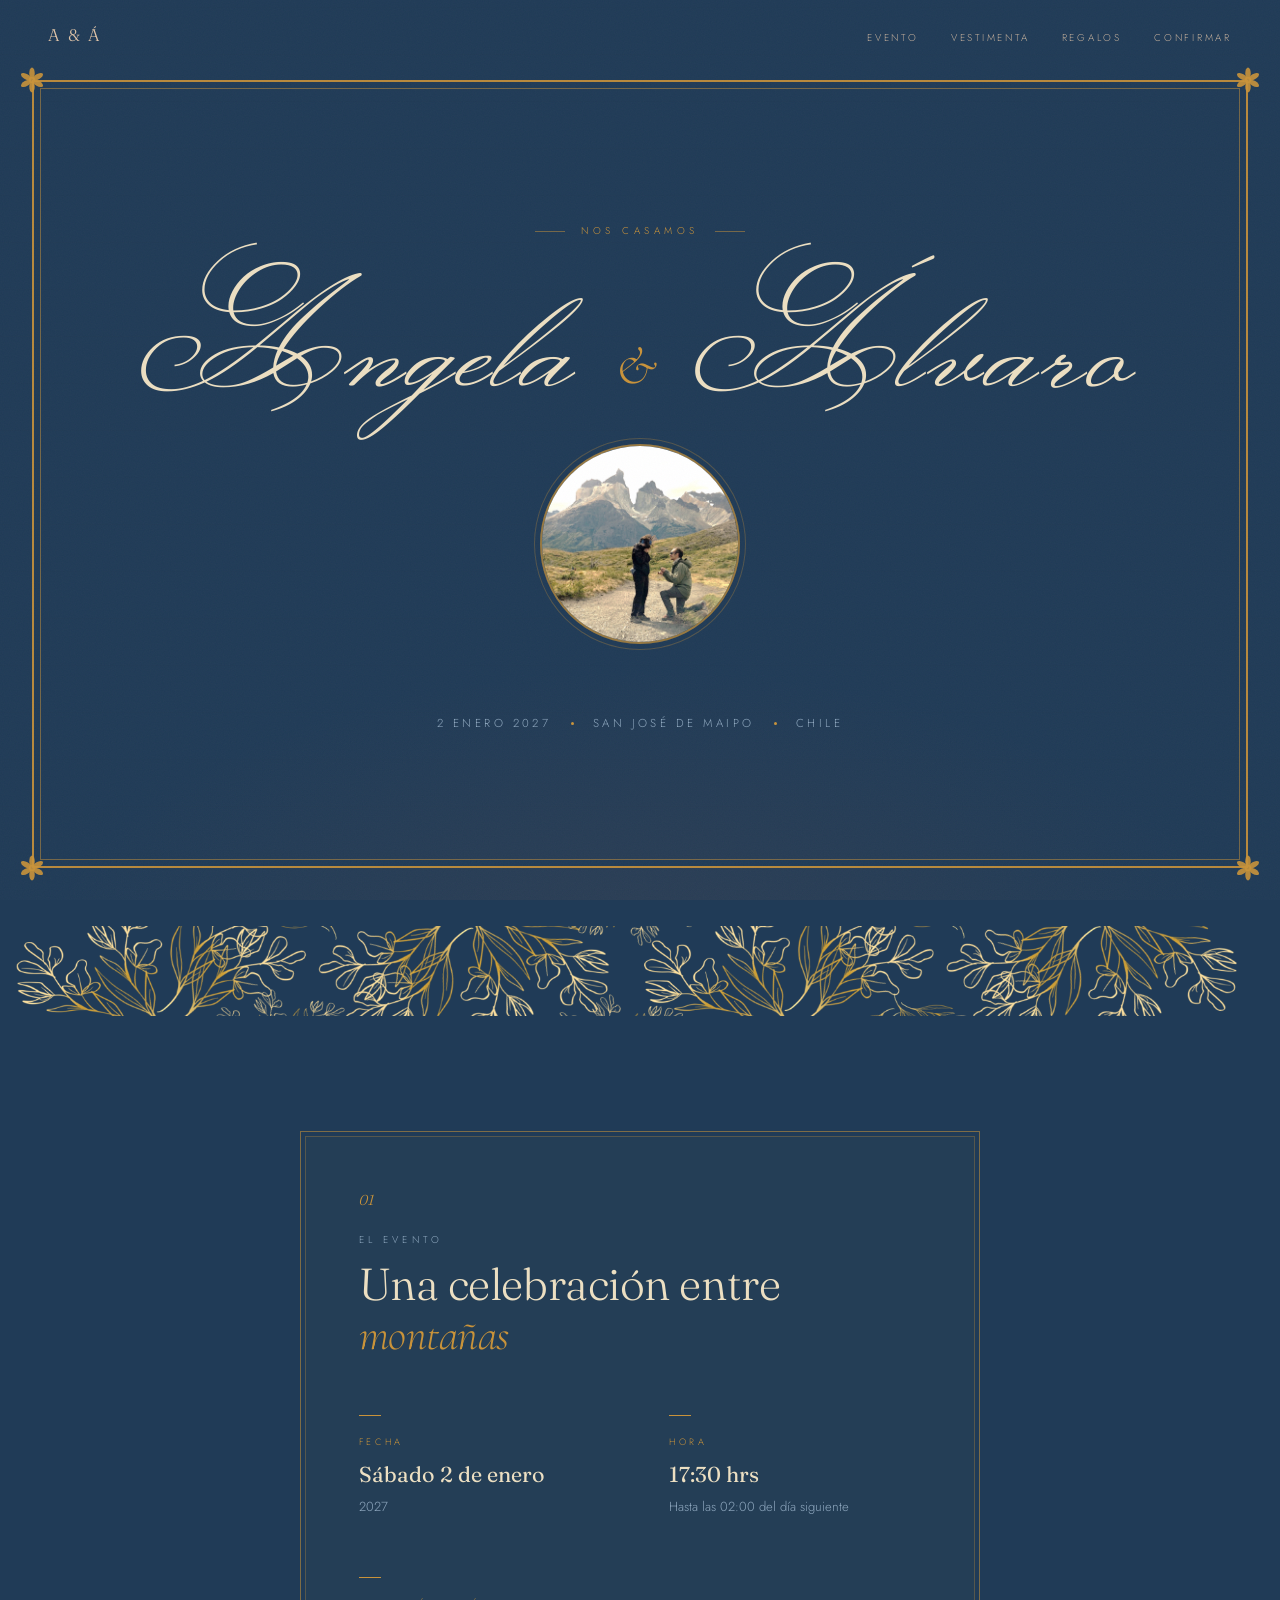
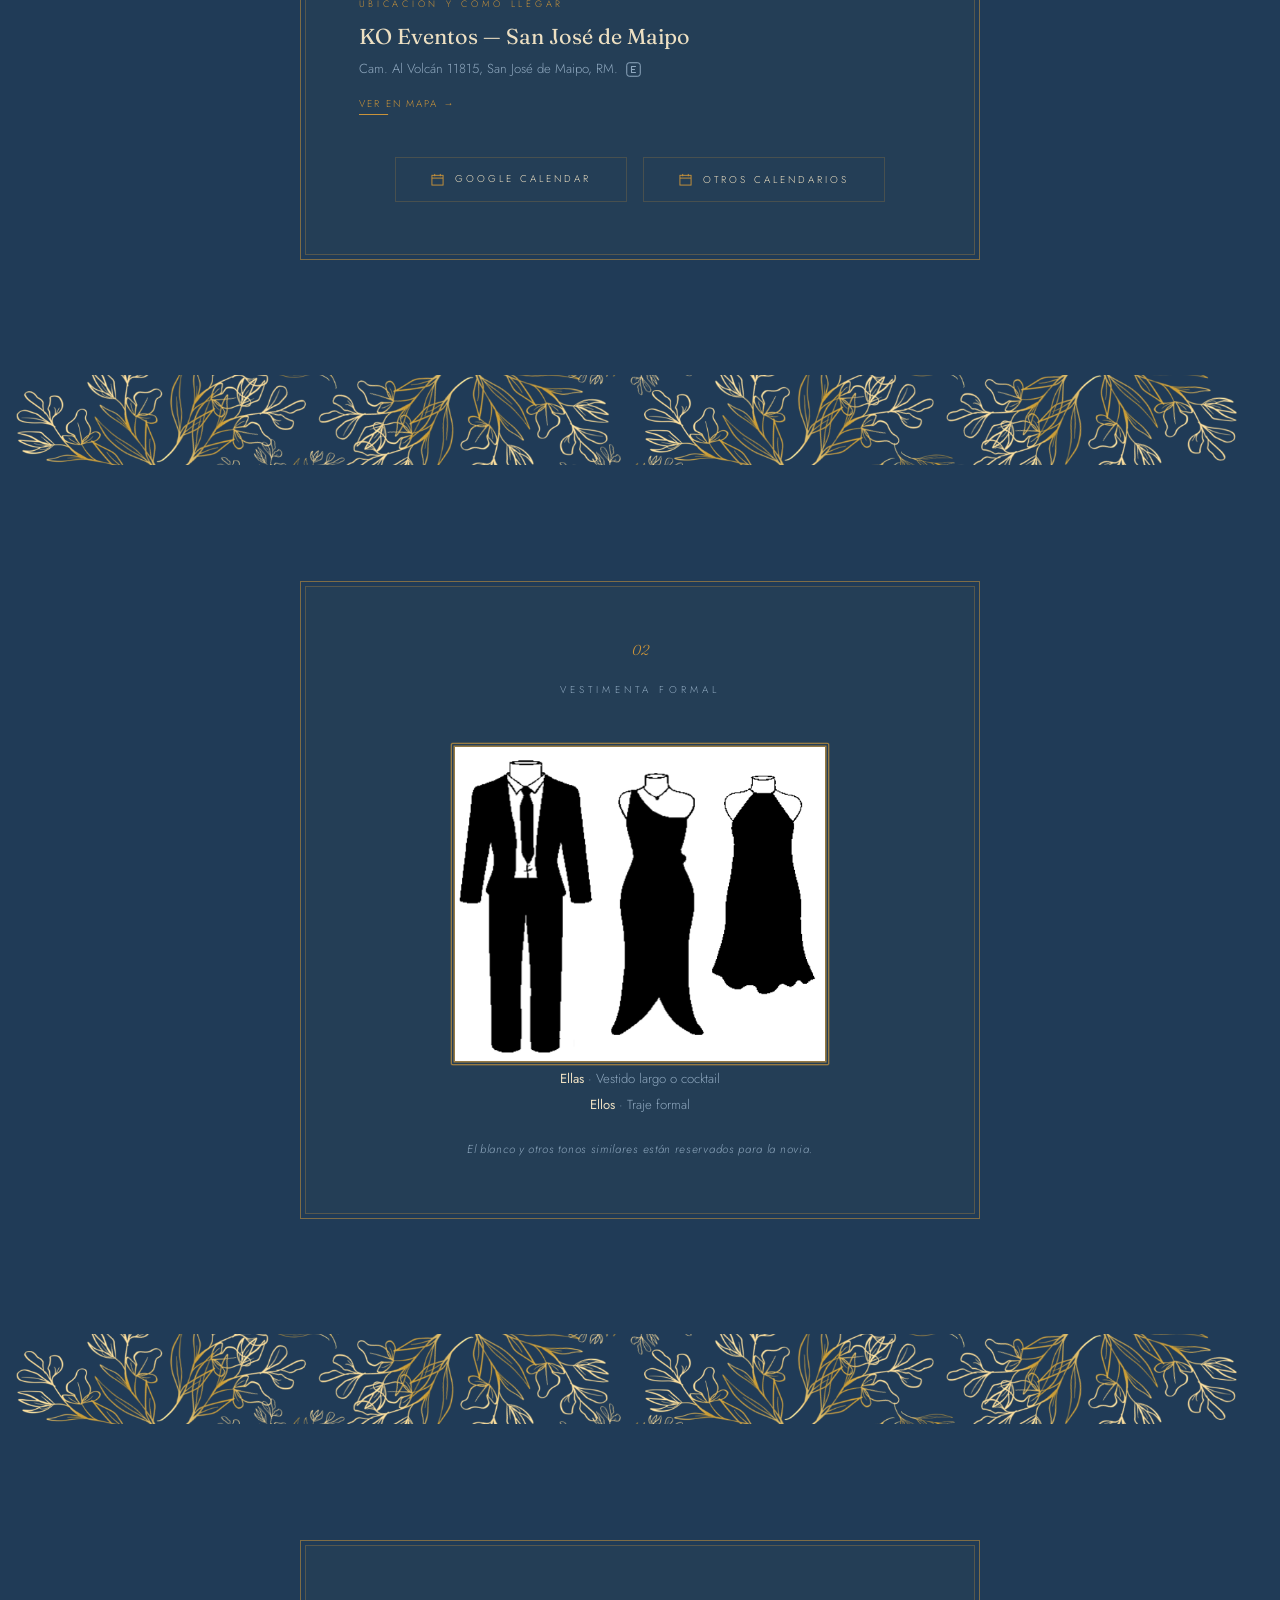
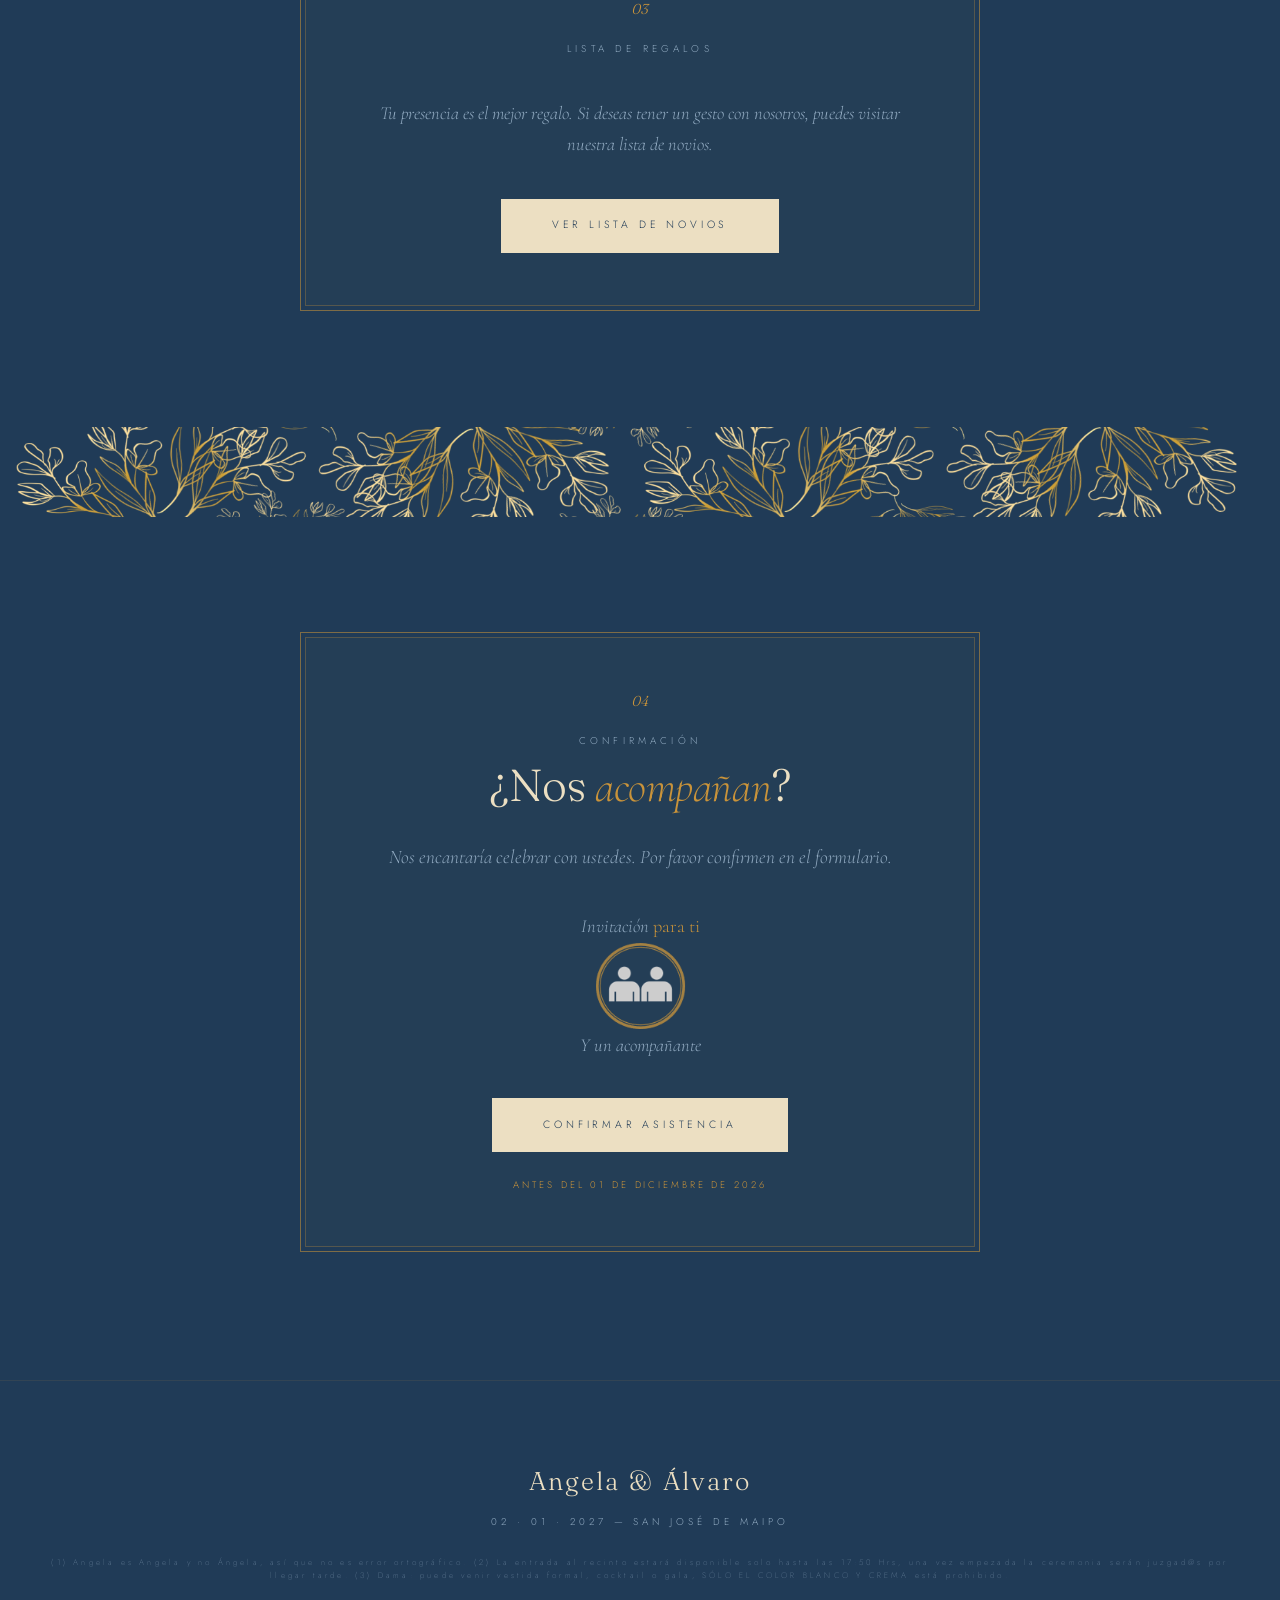
==== commit 19a6f20c: "feat: publica lista de novios en docs y automatiza generacion de single/double - Porta a docs/single" ====
--- a/docs/double/index.html
+++ b/docs/double/index.html
@@ -1,4 +1,4 @@
-<!DOCTYPE html>
+﻿<!DOCTYPE html>
 <html lang="es">
 <head>
 <meta charset="UTF-8"/>
@@ -70,7 +70,7 @@
       gap: 1.4rem;
     }
     .nav-links a {
-      font-size: 0.5rem;
+      font-size: 0.65rem;
       letter-spacing: 0.2em;
     }
   }
@@ -188,7 +188,7 @@
       <span class="sec-label">Lista de regalos</span>
     </div>
     <p class="gf-note rv">Tu presencia es el mejor regalo. Si deseas tener un gesto con nosotros, puedes visitar nuestra lista de novios.</p>
-    <a class="rsvp-cta rv" href="ENLACE_LISTA_DE_NOVIOS_AQUI" target="_blank"><span>Ver lista de novios</span></a>
+    <a class="rsvp-cta rv" href="https://milistadenovios.cl/lista/angela-y-alvaro-enero-2027" target="_blank"><span>Ver lista de novios</span></a>
   </div>
 </section>
 
@@ -204,9 +204,9 @@
     </div>
     <p class="rsvp-intro rv">Nos encantaría celebrar con ustedes. Por favor confirmen en el formulario.</p>
     <div class="rsvp-invite rv">
-      <p class="ri-label">Invitación <em>para</em></p>
+      <p class="ri-label">Invitación <em>para ti</em></p>
       <img class="rsvp-img" src="../assets/photos/invite-double.png" alt="Invitación para dos" width="117" height="112">
-      <p class="ri-label">Dos Personas</p>
+      <p class="ri-label">Y un acompañante</p>
     </div>
     <a class="rsvp-cta rv" href="https://docs.google.com/forms/d/e/1FAIpQLSex-0Aftbw2Ts8-pAynp1sXiT5xUMP5klxaoWxZkXfTkvI_yA/viewform?usp=dialog" target="_blank"><span>Confirmar asistencia</span></a>
     <p class="rsvp-deadline rv">Antes del 01 de diciembre de 2026</p>
@@ -217,7 +217,7 @@
   <div class="foot-mono">Angela &amp; Álvaro</div>
   <div class="foot-date">02 · 01 · 2027 — San José de Maipo</div>
   <br>
-  <div class="foot-note">(1) Angela es Angela y no Ángela, así que no es error ortográfico. (2) La entrada al recinto estará disponible solo hasta las 17:50 Hrs, una vez empezada la ceremonia serás juzgad@ por llegar tarde. (3) Dama: puede venir vestida formal, cocktail o gala, SÓLO EL COLOR BLANCO Y CREMA está prohibido.
+  <div class="foot-note">(1) Angela es Angela y no Ángela, así que no es error ortográfico. (2) La entrada al recinto estará disponible solo hasta las 17:50 Hrs, una vez empezada la ceremonia serán juzgad@s por llegar tarde. (3) Dama: puede venir vestida formal, cocktail o gala, SÓLO EL COLOR BLANCO Y CREMA está prohibido.
 </div>
 </footer>
 
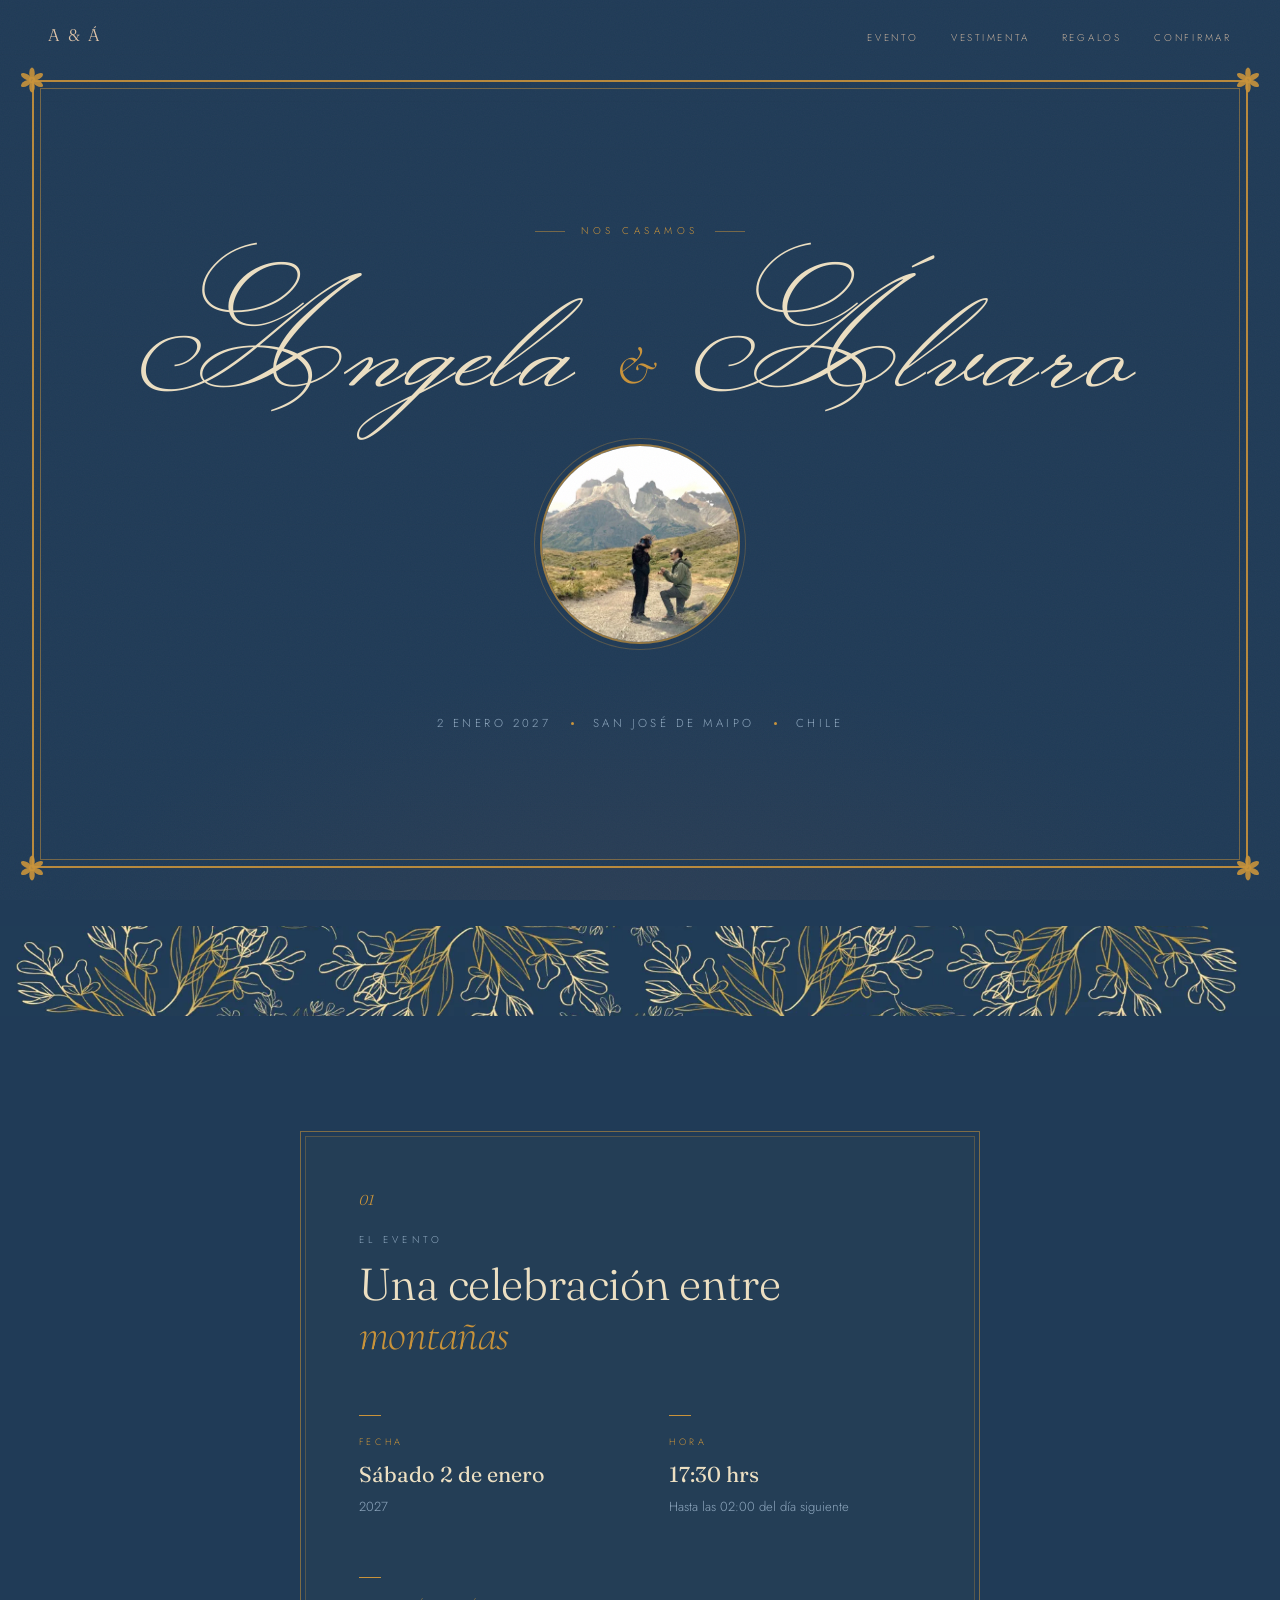
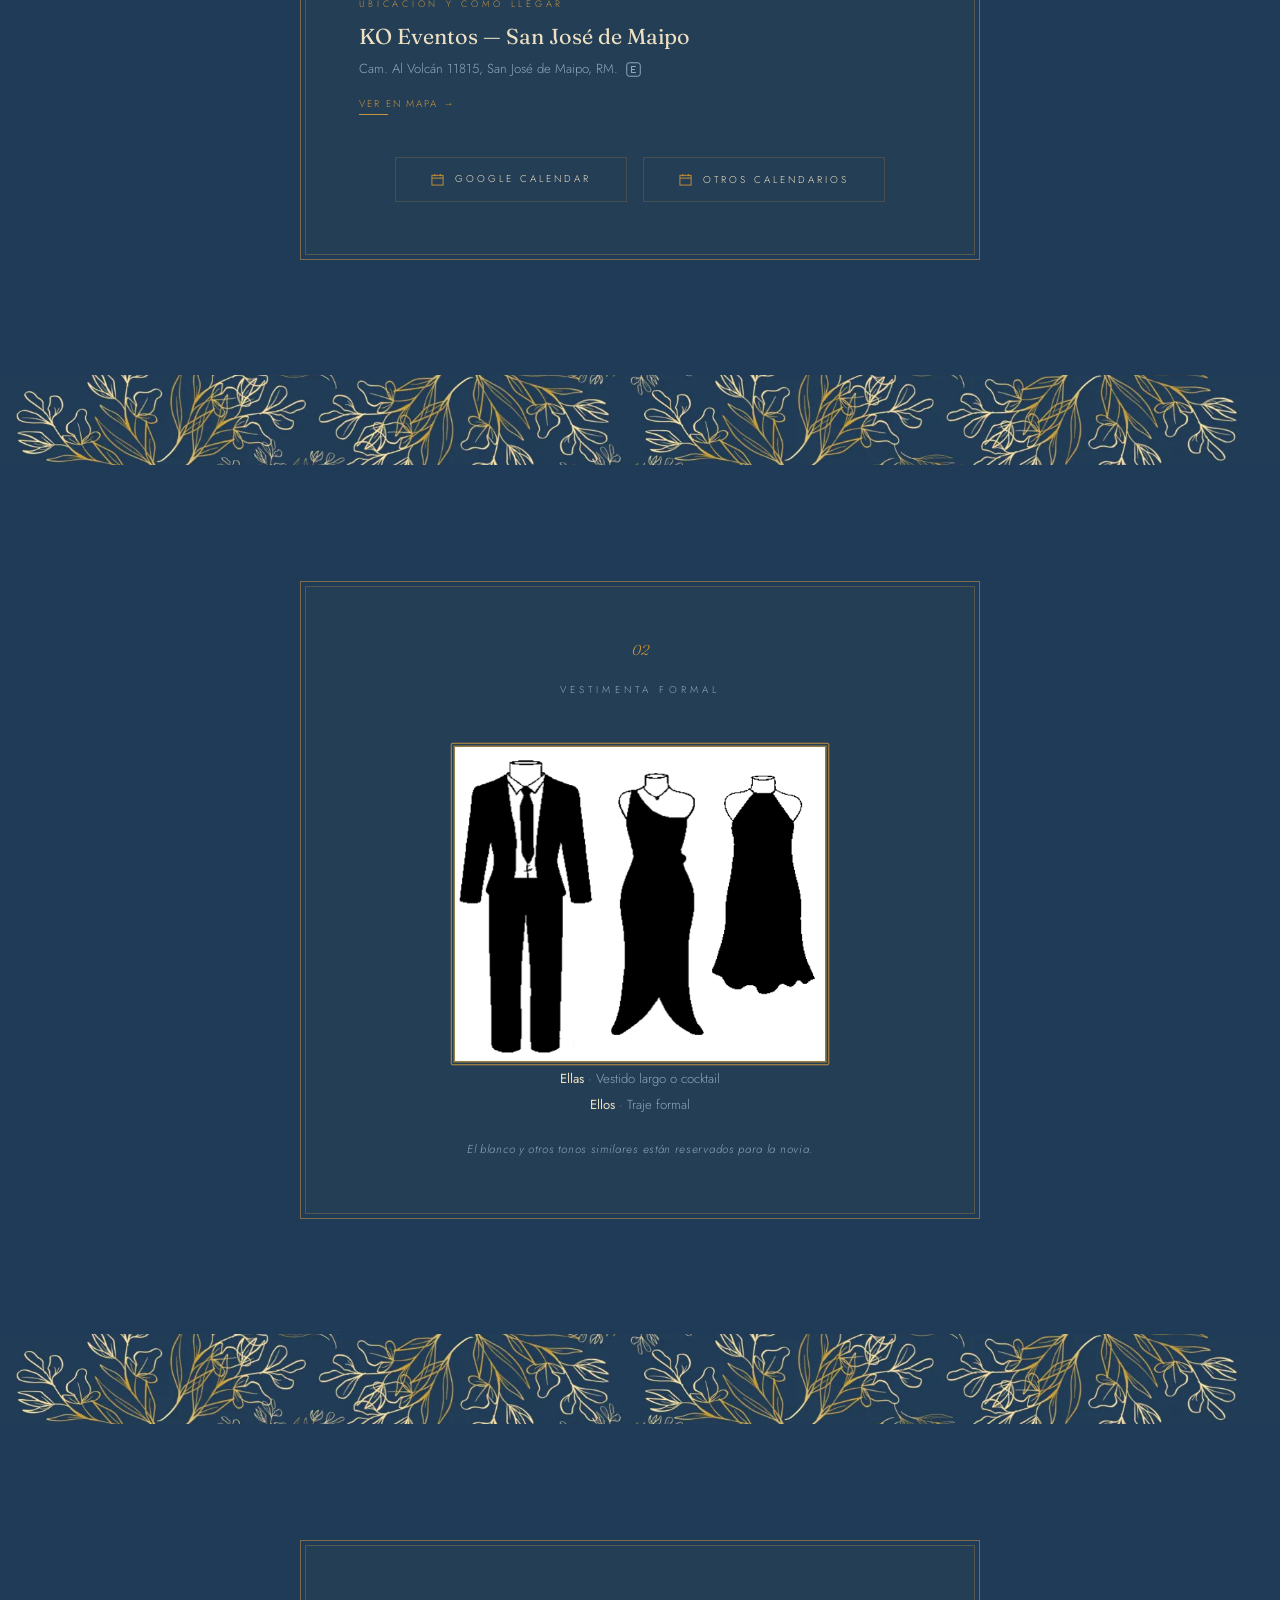
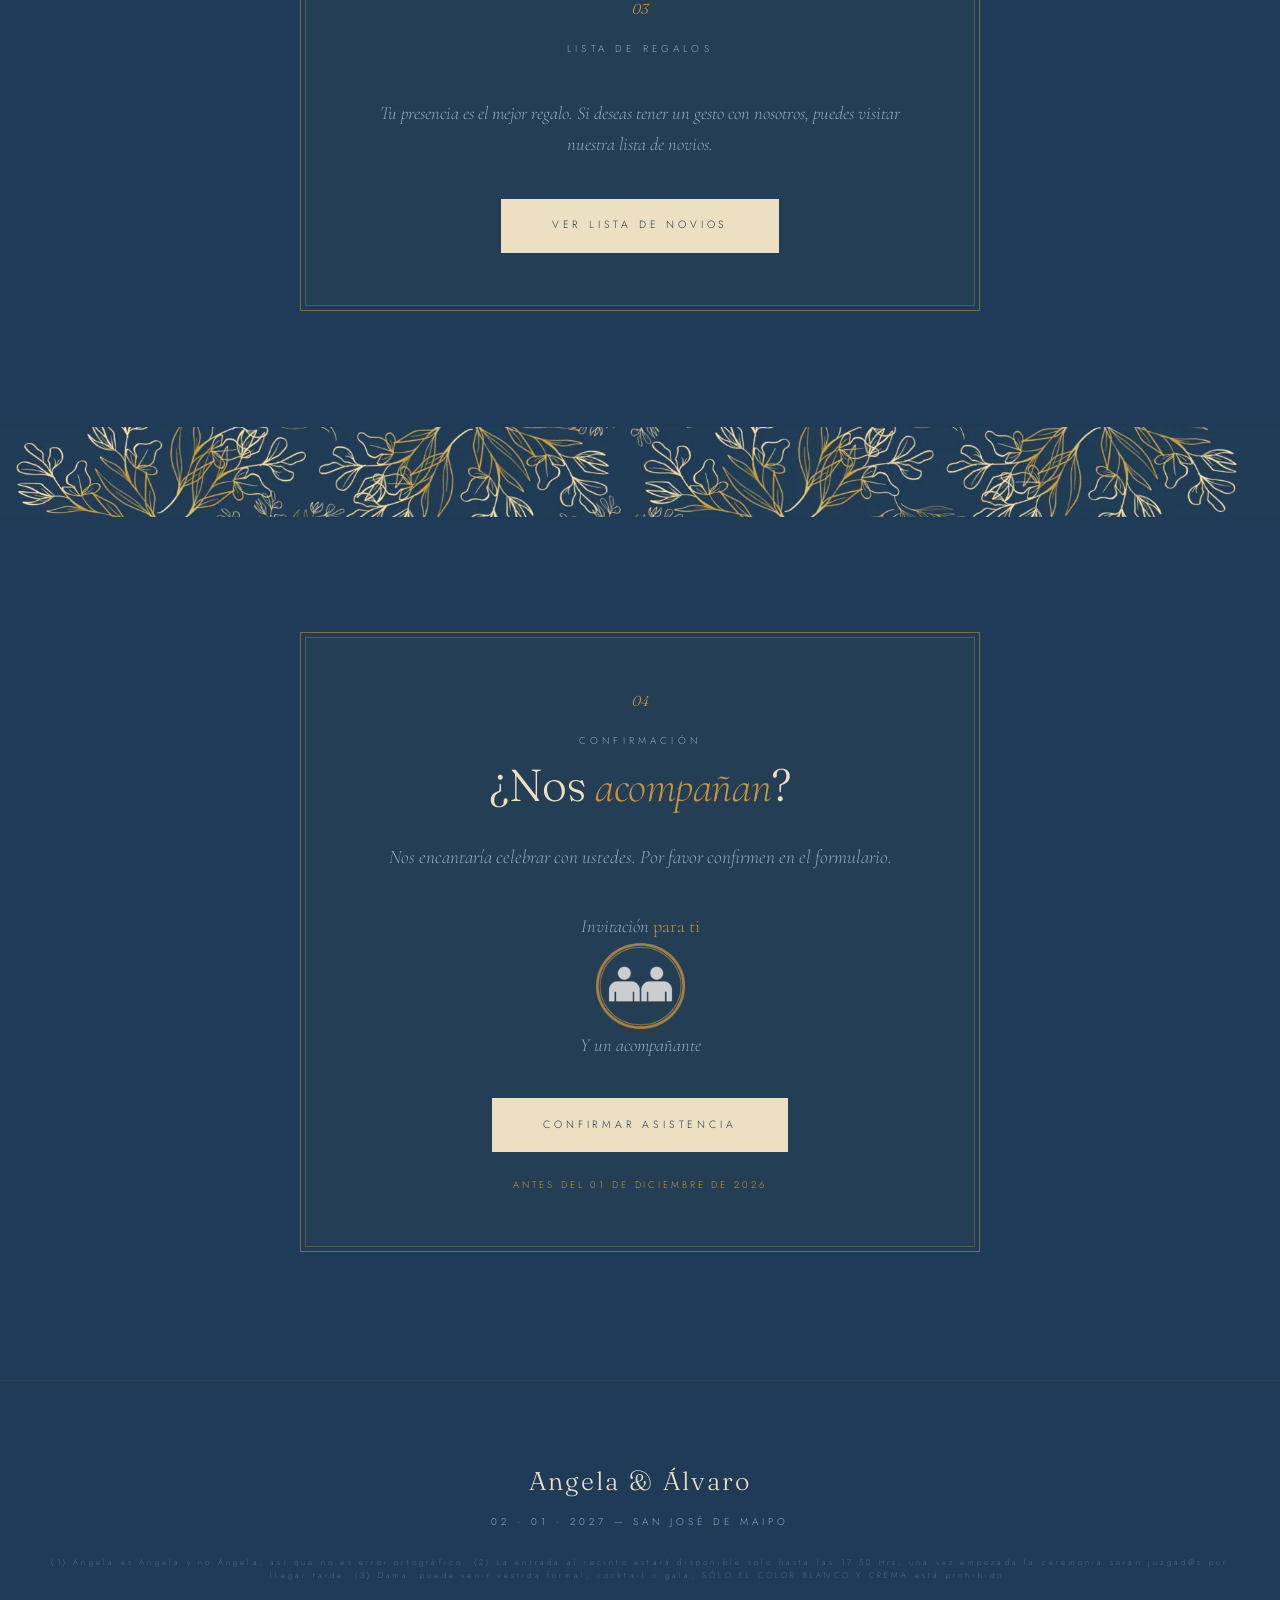
==== commit 113c8516: "perf: optimiza imagenes pesadas a WebP (-637 KB) - SEPARATOR.png (396 KB) -> separator.webp (86 KB)," ====
--- a/docs/double/index.html
+++ b/docs/double/index.html
@@ -132,7 +132,7 @@
       <span class="hero-amp">&amp;</span>
       <span class="n n2">Álvaro</span>
     </h1>
-    <img class="hero-photo" src="../assets/photos/foto%20cuernos%20del%20paine.png" alt="La propuesta · Torres del Paine">
+    <img class="hero-photo" src="../assets/photos/foto-cuernos-del-paine.webp" alt="La propuesta · Torres del Paine">
     <div class="hero-meta">
       <span>2 Enero 2027</span><span class="dot"></span>
       <span>San José de Maipo</span><span class="dot"></span>
@@ -141,7 +141,7 @@
   </div>
 </header>
 <br>
-<div class="floral-div" aria-hidden="true"><img src="../assets/photos/SEPARATOR.png" alt=""></div>
+<div class="floral-div" aria-hidden="true"><img src="../assets/photos/separator.webp" alt=""></div>
 
 <!-- DETAILS -->
 <section id="evento" class="det-sec">
@@ -163,7 +163,7 @@
   </div>
 </section>
 
-<div class="floral-div" aria-hidden="true"><img src="../assets/photos/SEPARATOR.png" alt=""></div>
+<div class="floral-div" aria-hidden="true"><img src="../assets/photos/separator.webp" alt=""></div>
 
 <!-- DRESSCODE -->
 <section id="vestimenta" class="dc-sec">
@@ -178,7 +178,7 @@
   </div>
 </section>
 
-<div class="floral-div" aria-hidden="true"><img src="../assets/photos/SEPARATOR.png" alt=""></div>
+<div class="floral-div" aria-hidden="true"><img src="../assets/photos/separator.webp" alt=""></div>
 
 <!-- GIFTS -->
 <section id="regalos" class="gf-sec">
@@ -192,7 +192,7 @@
   </div>
 </section>
 
-<div class="floral-div" aria-hidden="true"><img src="../assets/photos/SEPARATOR.png" alt=""></div>
+<div class="floral-div" aria-hidden="true"><img src="../assets/photos/separator.webp" alt=""></div>
 
 <!-- RSVP -->
 <section id="rsvp" class="rsvp">
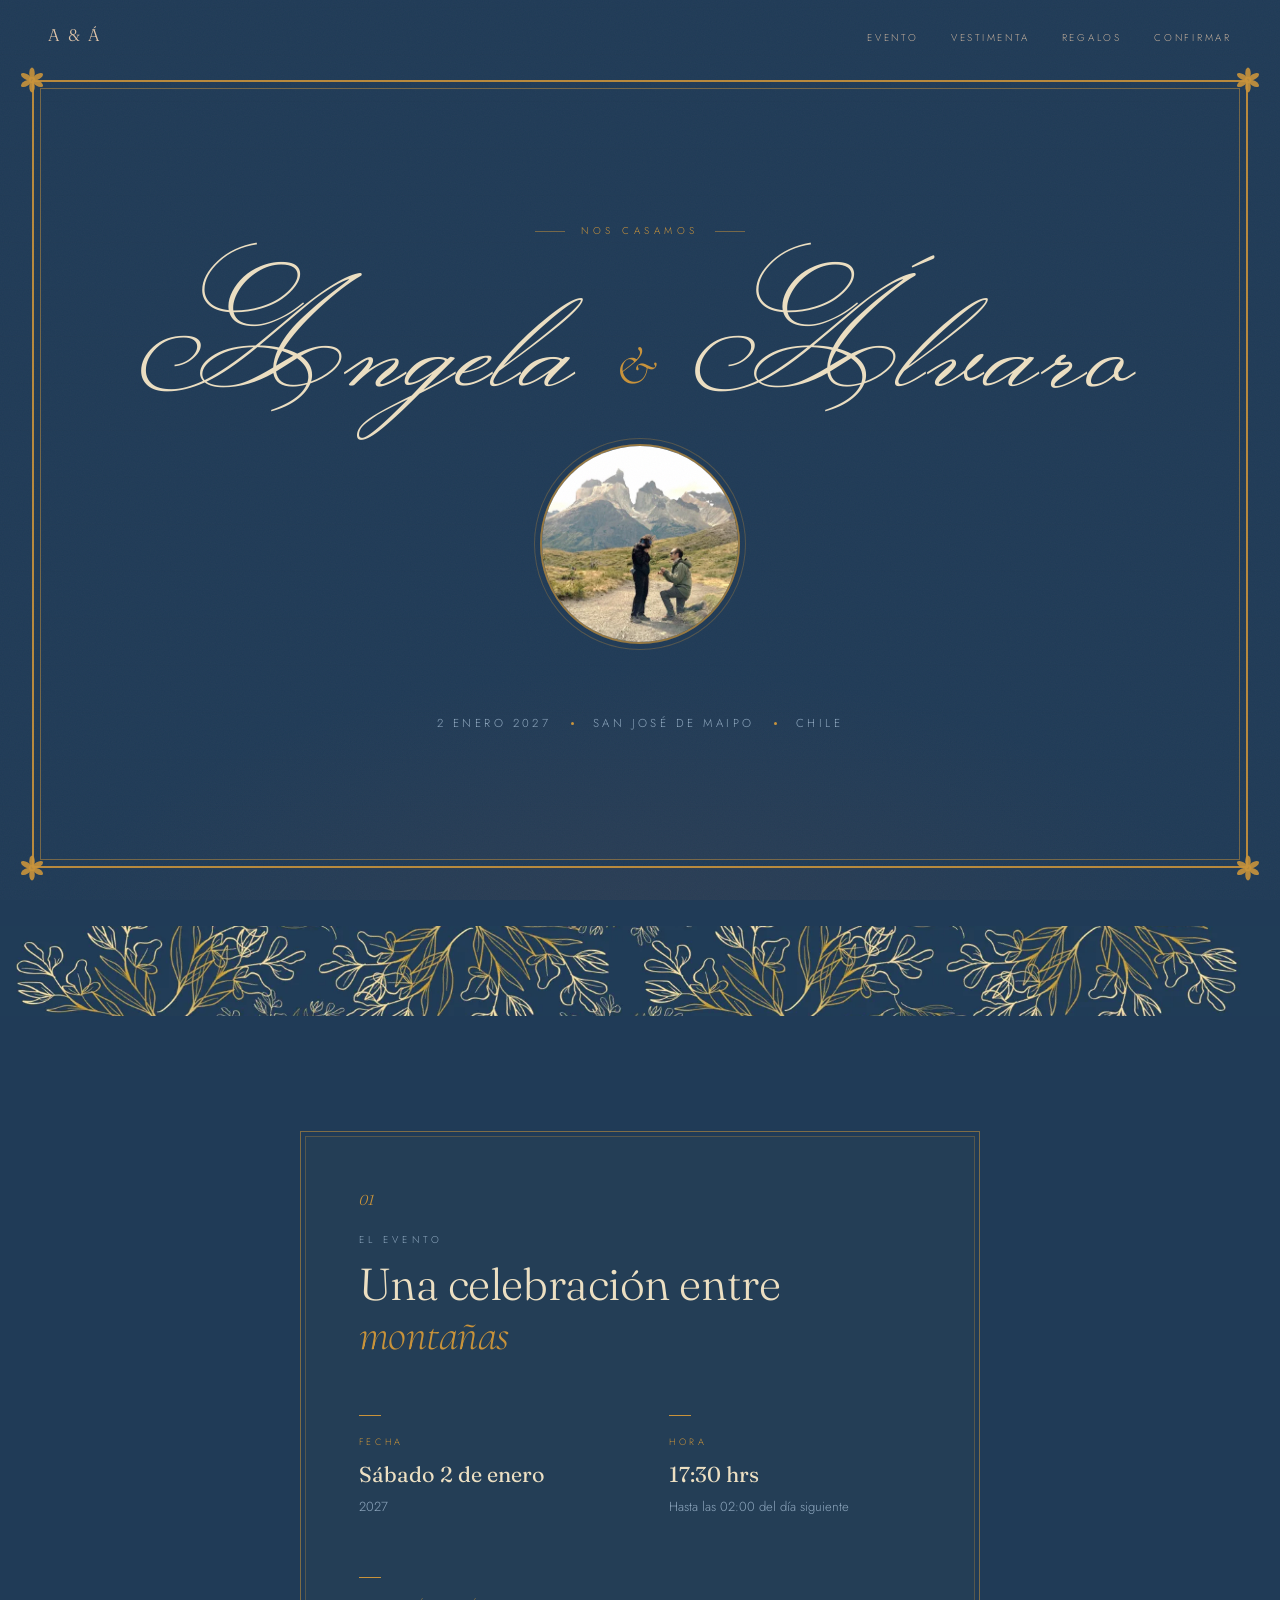
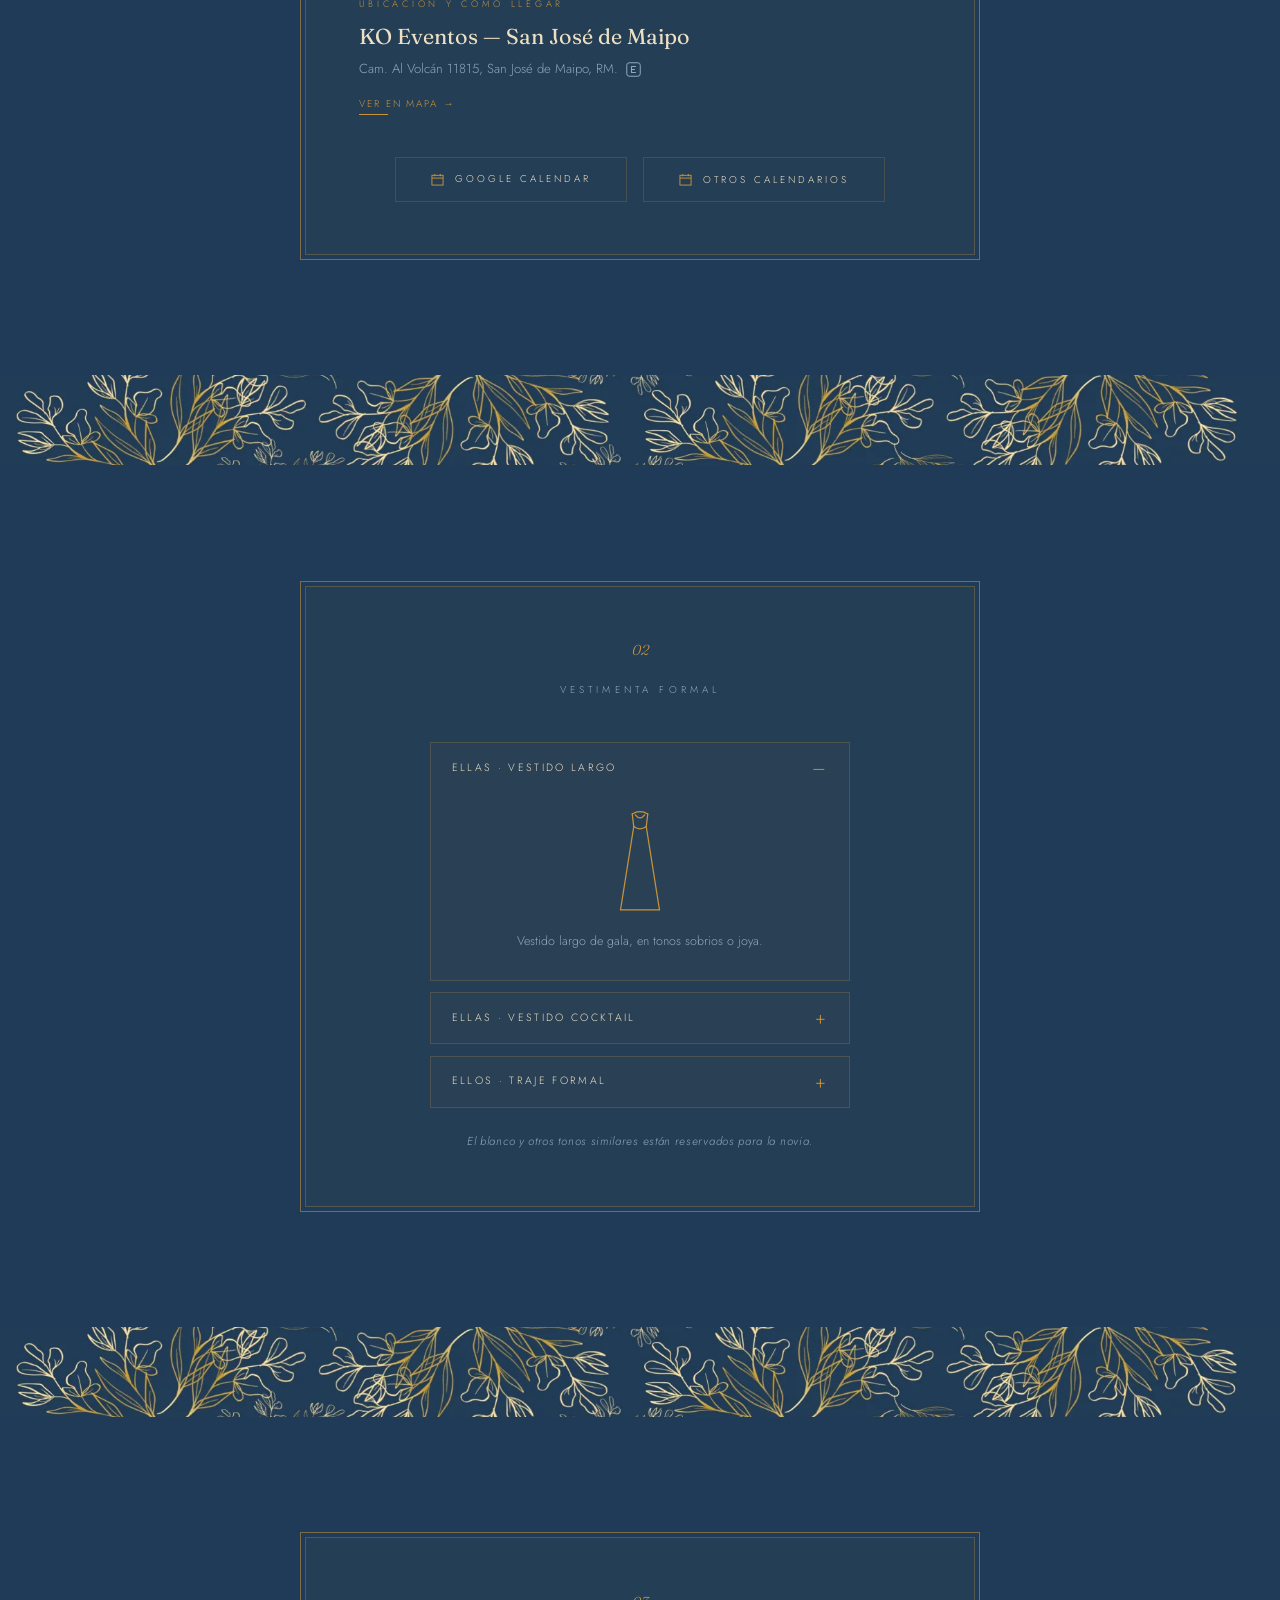
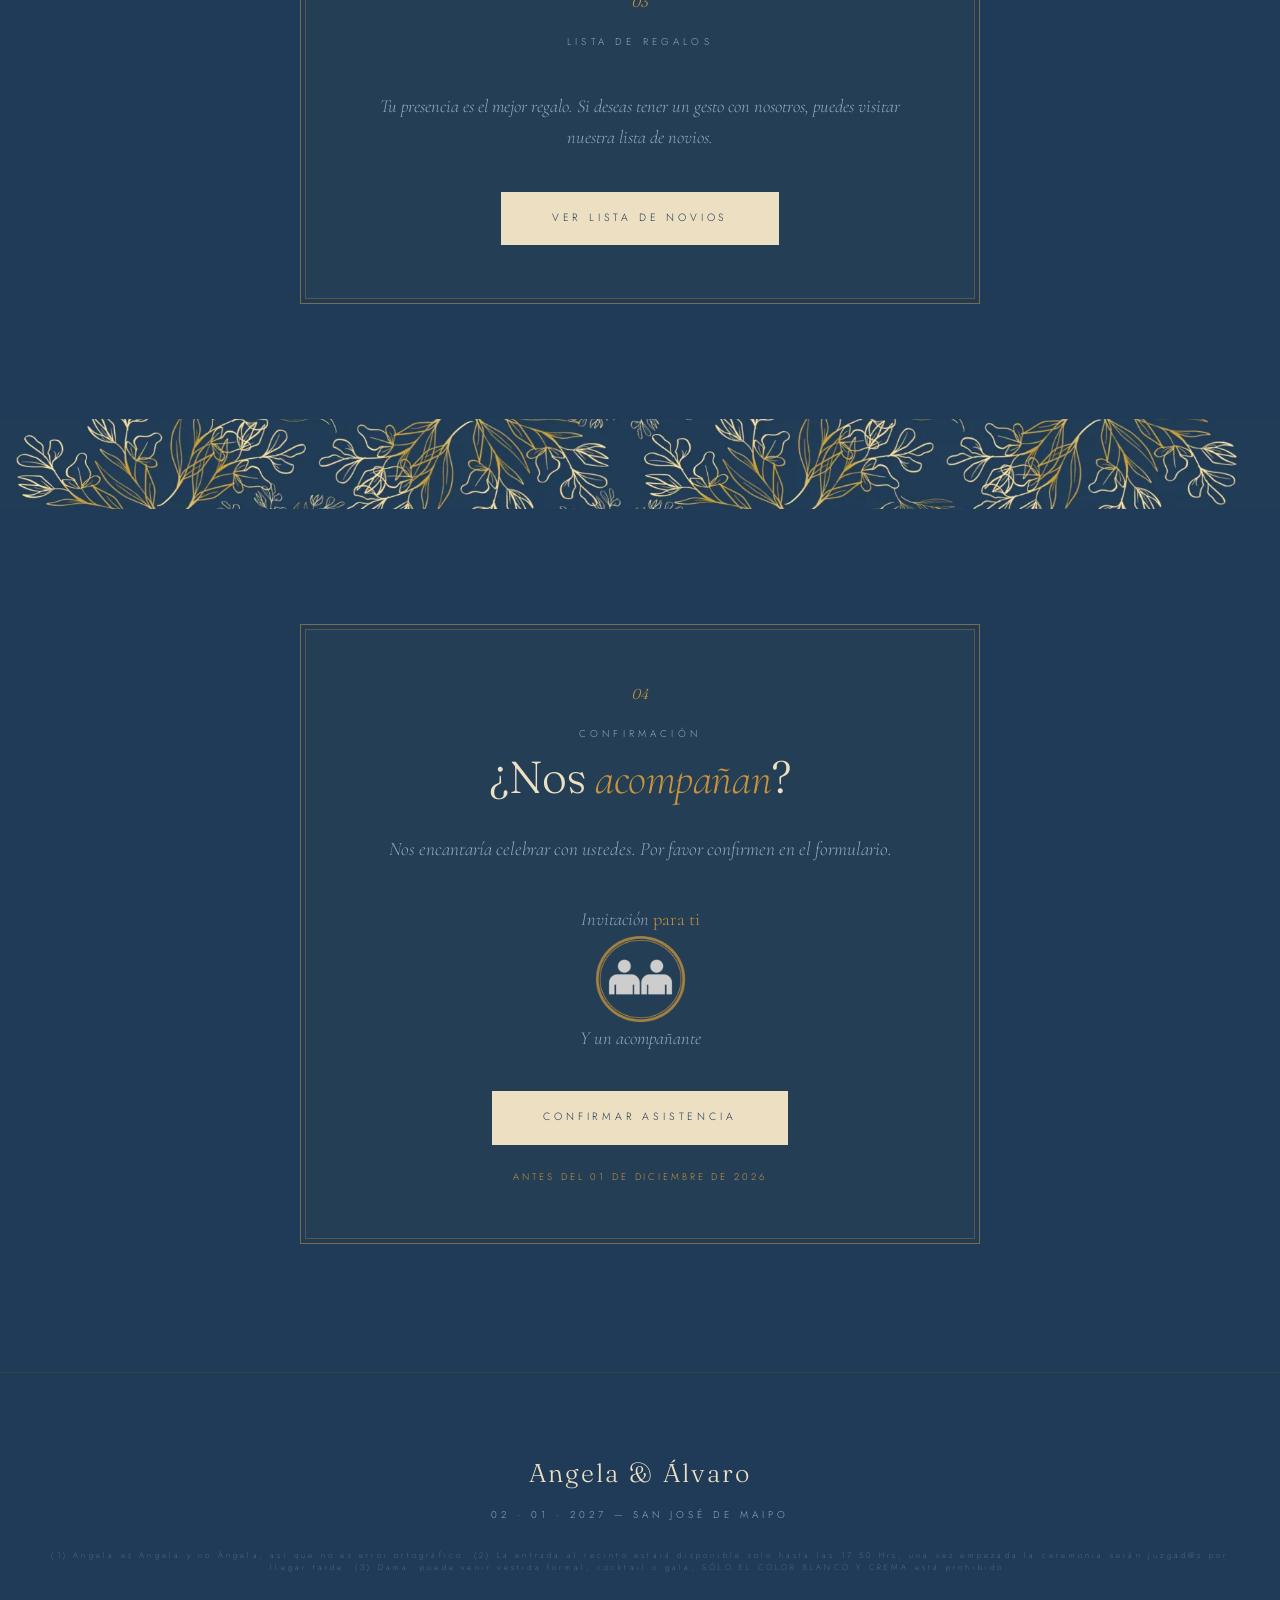
==== commit 2519f079: "feat: dress code como bloques colapsables con pictogramas SVG Reemplaza la imagen unica del dress co" ====
--- a/docs/double/index.html
+++ b/docs/double/index.html
@@ -1,4 +1,4 @@
-﻿<!DOCTYPE html>
+<!DOCTYPE html>
 <html lang="es">
 <head>
 <meta charset="UTF-8"/>
@@ -172,8 +172,51 @@
       <span class="sec-num">02</span>
       <span class="sec-label">Vestimenta Formal</span>
     </div>
-    <img class="dc-img rv" src="../assets/photos/dress%20code%202.png" alt="Guía de colores de vestimenta">
-    <p class="dc-note rv"><strong>Ellas</strong> · Vestido largo o cocktail<br><strong>Ellos</strong> ·  Traje formal</p>
+    <div class="dc-accordion rv">
+      <details class="dc-block" open>
+        <summary>Ellas · Vestido largo</summary>
+        <div class="dc-block-body">
+          <svg class="dc-svg" viewBox="0 0 100 150" fill="none" stroke="currentColor" stroke-width="1.6" stroke-linejoin="round" stroke-linecap="round" aria-hidden="true">
+            <path d="M40 18 Q50 12 60 18"/>
+            <path d="M44 19 Q50 27 56 19"/>
+            <path d="M40 18 L42 34 M60 18 L58 34"/>
+            <path d="M42 34 Q50 40 58 34"/>
+            <path d="M42 34 L25 141 L75 141 L58 34"/>
+          </svg>
+          <p class="dc-note">Vestido largo de gala, en tonos sobrios o joya.</p>
+        </div>
+      </details>
+      <details class="dc-block">
+        <summary>Ellas · Vestido cocktail</summary>
+        <div class="dc-block-body">
+          <svg class="dc-svg" viewBox="0 0 100 150" fill="none" stroke="currentColor" stroke-width="1.6" stroke-linejoin="round" stroke-linecap="round" aria-hidden="true">
+            <path d="M40 18 Q50 12 60 18"/>
+            <path d="M44 19 Q50 27 56 19"/>
+            <path d="M40 18 L42 34 M60 18 L58 34"/>
+            <path d="M42 34 Q50 40 58 34"/>
+            <path d="M42 34 L33 92 L67 92 L58 34"/>
+            <path d="M46 92 L44 124 M54 92 L56 124"/>
+            <path d="M40 126 L48 126 M56 126 L64 126"/>
+          </svg>
+          <p class="dc-note">Vestido de cocktail, a la rodilla o midi.</p>
+        </div>
+      </details>
+      <details class="dc-block">
+        <summary>Ellos · Traje formal</summary>
+        <div class="dc-block-body">
+          <svg class="dc-svg" viewBox="0 0 100 150" fill="none" stroke="currentColor" stroke-width="1.6" stroke-linejoin="round" stroke-linecap="round" aria-hidden="true">
+            <path d="M40 24 Q50 16 60 24"/>
+            <path d="M40 24 L33 56 L36 98 L48 98"/>
+            <path d="M60 24 L67 56 L64 98 L52 98"/>
+            <path d="M42 25 L50 44 L58 25"/>
+            <path d="M47 27 L50 33 L53 27"/>
+            <path d="M50 44 L47 48 L49 70 L50 74 L51 70 L53 48 Z"/>
+            <path d="M36 98 L34 140 L47 140 L50 102 L53 140 L66 140 L64 98"/>
+          </svg>
+          <p class="dc-note">Traje formal oscuro, camisa y corbata.</p>
+        </div>
+      </details>
+    </div>
     <p class="dc-note dc-warning rv">El blanco y otros tonos similares están reservados para la novia.</p>
   </div>
 </section>
--- a/docs/css/main.css
+++ b/docs/css/main.css
@@ -201,7 +201,28 @@
 .dc-note{font-family:'Jost',sans-serif;font-weight:300;font-size:0.82rem;line-height:2;color:var(--mid)}
 .dc-note strong{font-weight:400;color:var(--ink)}
 .dc-img{width:100%;max-width:380px;margin:2rem auto 0;display:block;border-radius:2px}
-.dc-warning{margin-top:1.2rem;font-size:0.72rem;letter-spacing:0.06em;font-style:italic;color:var(--mid)}
+.dc-warning{margin-top:1.4rem;font-size:0.72rem;letter-spacing:0.06em;font-style:italic;color:var(--mid)}
+
+/* Dress code — bloques colapsables */
+.dc-accordion{max-width:420px;margin:0 auto;text-align:left}
+.dc-block{border:1px solid var(--line);background:rgba(201,147,58,0.03)}
+.dc-block + .dc-block{margin-top:.7rem}
+.dc-block summary{
+  list-style:none;cursor:pointer;
+  display:flex;align-items:center;justify-content:space-between;gap:1rem;
+  padding:1rem 1.3rem;
+  font-family:'Jost',sans-serif;font-weight:300;
+  font-size:0.66rem;letter-spacing:0.22em;text-transform:uppercase;color:var(--ink);
+  transition:color .3s;
+}
+.dc-block summary::-webkit-details-marker{display:none}
+.dc-block summary::marker{content:''}
+.dc-block summary:hover{color:var(--accent)}
+.dc-block summary::after{content:'+';font-size:1.15rem;font-weight:300;color:var(--accent);line-height:1}
+.dc-block[open] summary::after{content:'–'}
+.dc-block-body{display:flex;flex-direction:column;align-items:center;gap:.9rem;padding:.4rem 1.3rem 1.7rem}
+.dc-svg{width:78px;height:auto;color:var(--accent);display:block}
+.dc-block-body .dc-note{margin:0;text-align:center;font-size:0.78rem;line-height:1.7}
 
 /* ───── GIFTS ───── */
 .gf{max-width:560px;margin:0 auto;text-align:center}
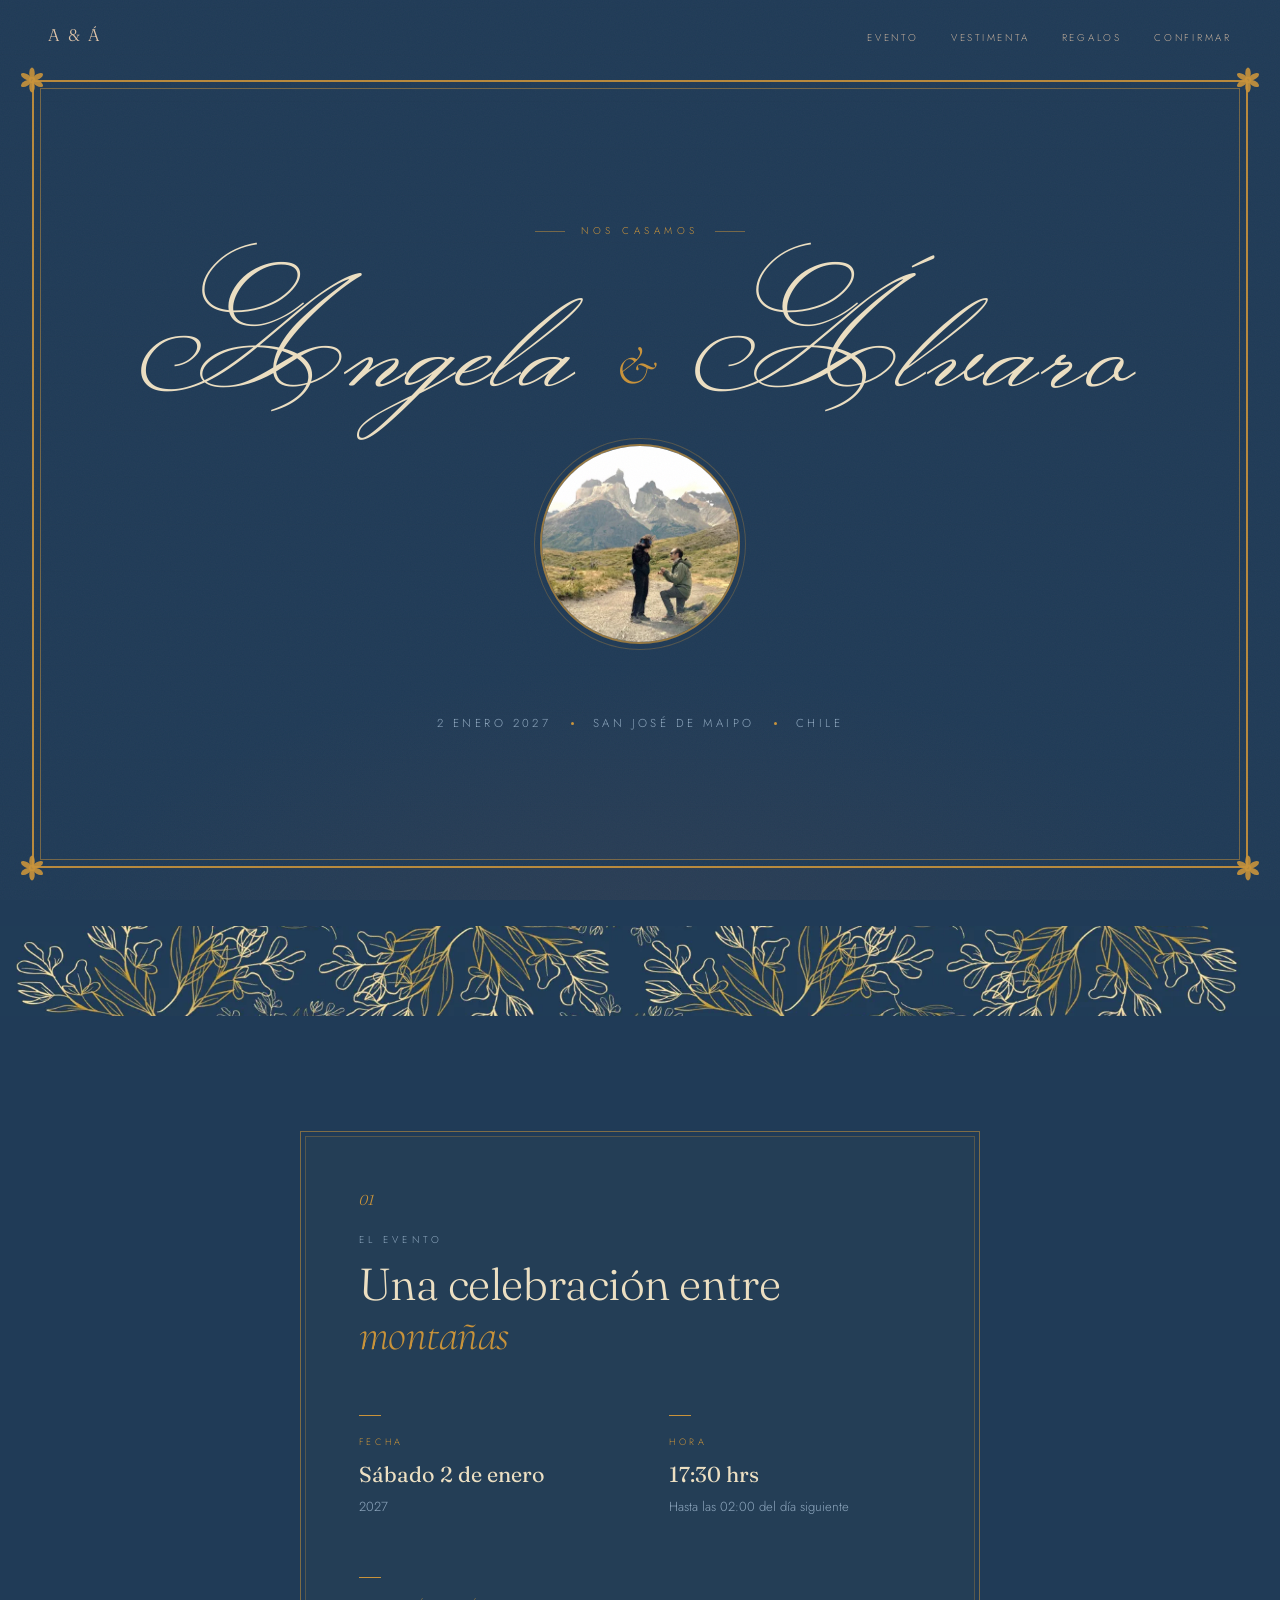
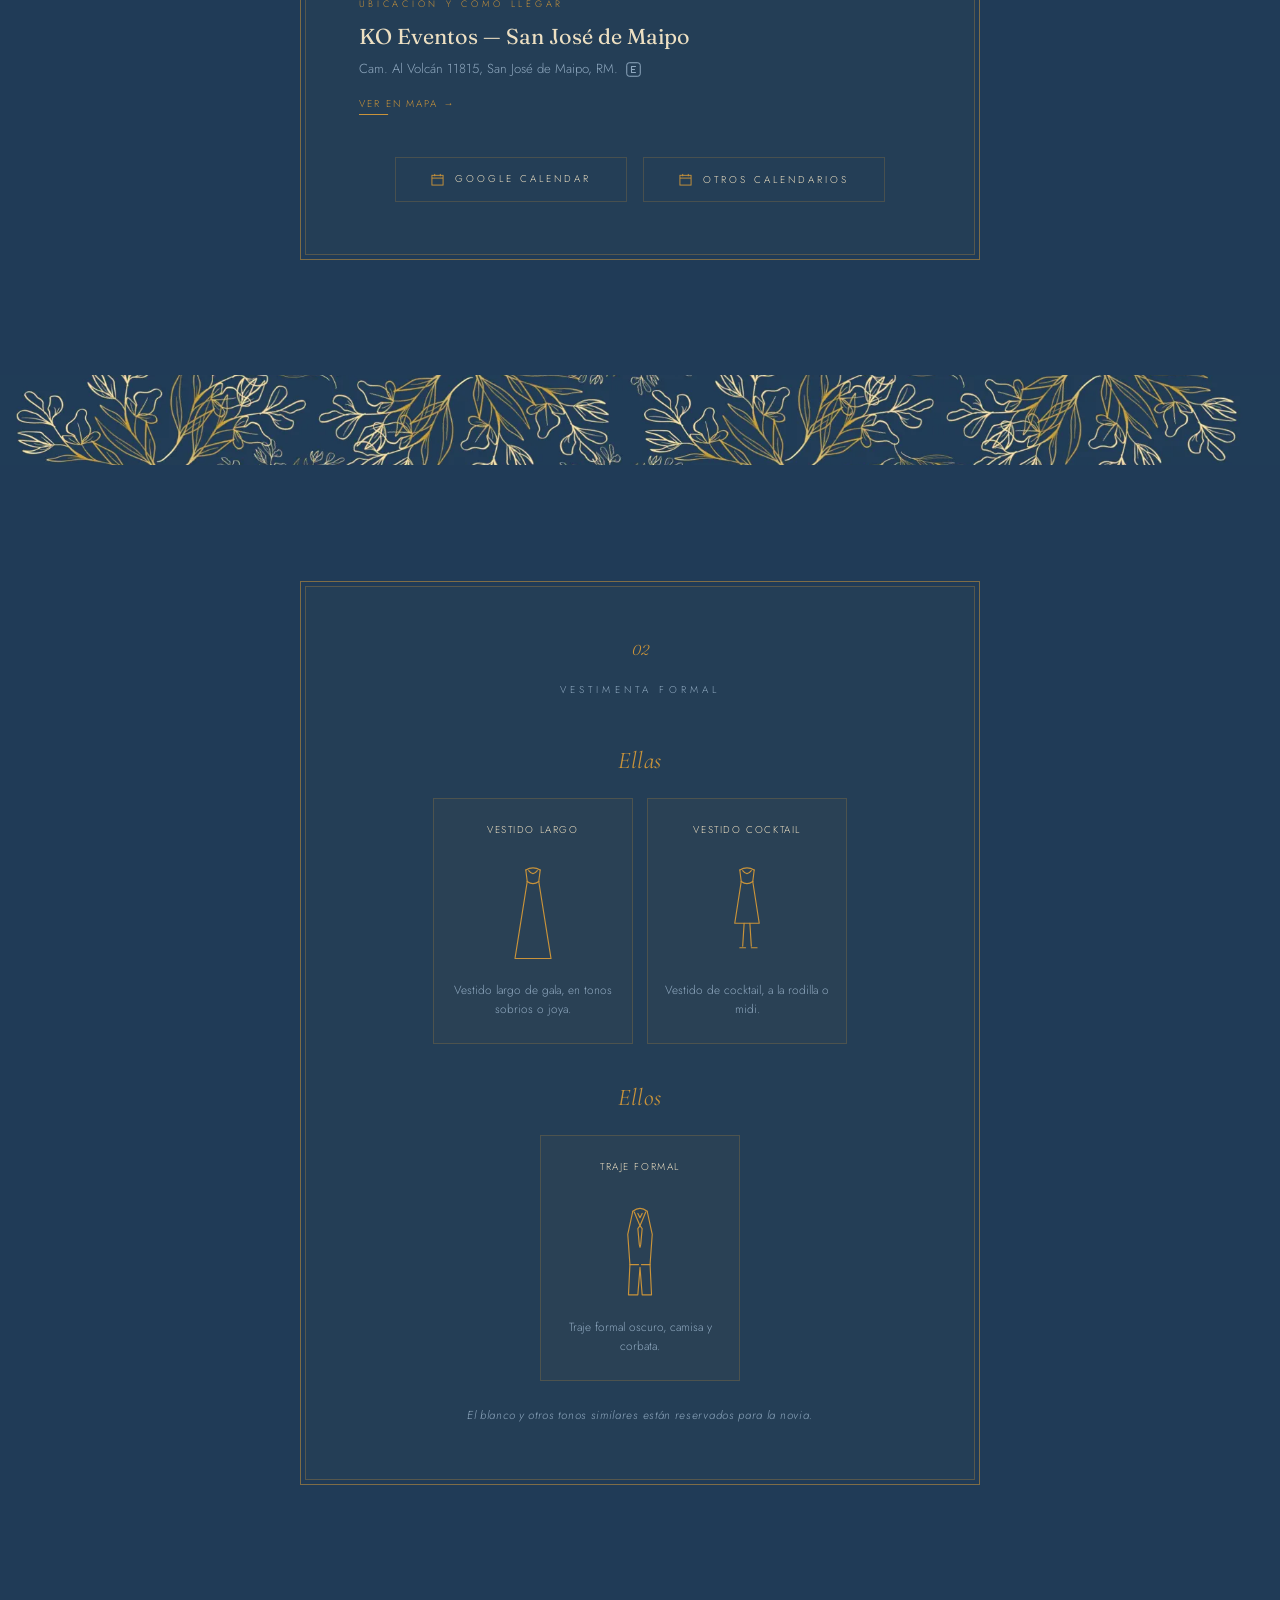
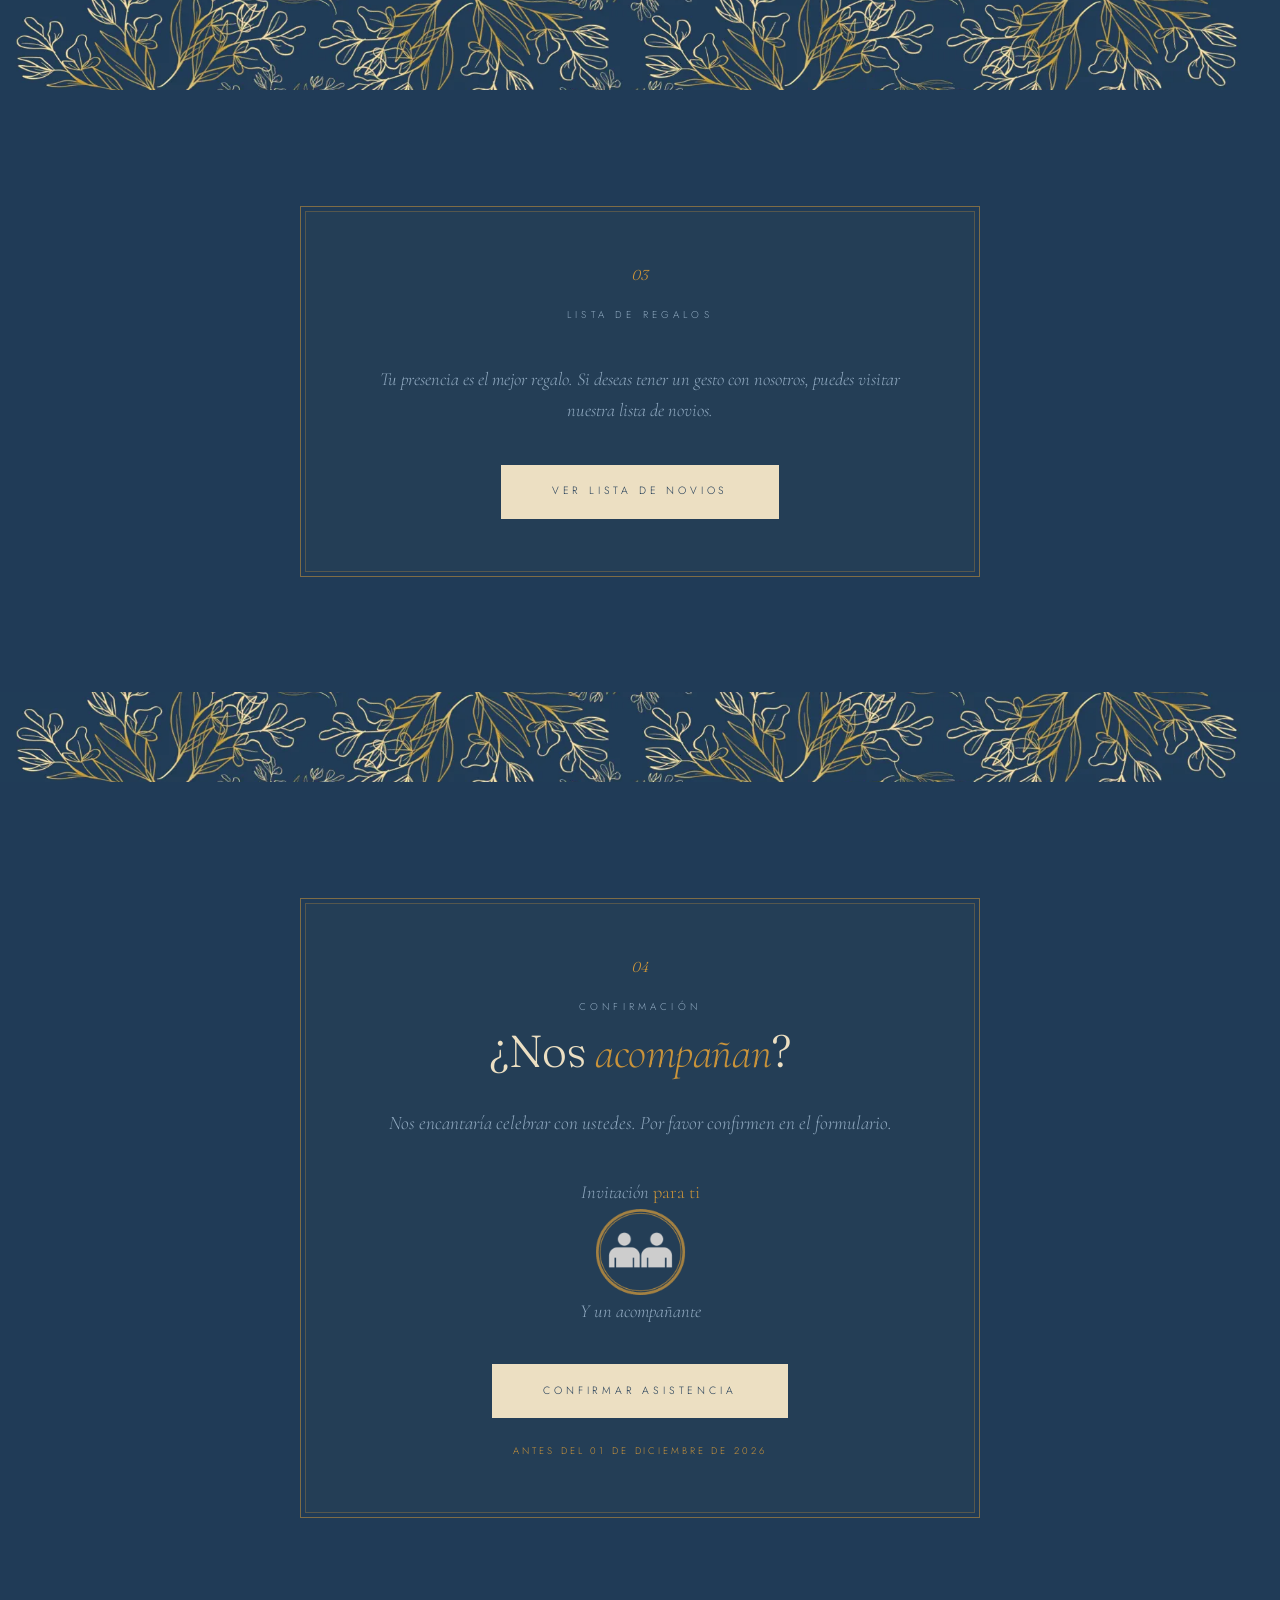
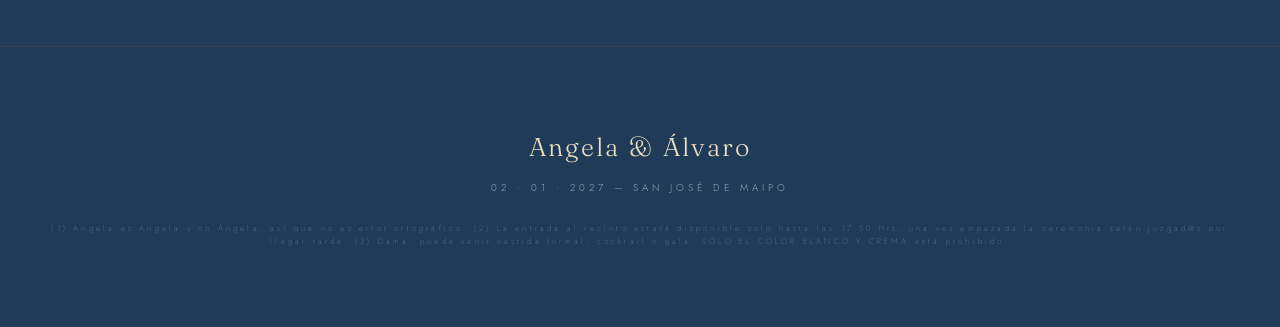
==== commit 9189d40d: "feat: dress code con pictogramas visibles agrupados por genero - Reemplaza los bloques colapsables p" ====
--- a/docs/double/index.html
+++ b/docs/double/index.html
@@ -172,50 +172,54 @@
       <span class="sec-num">02</span>
       <span class="sec-label">Vestimenta Formal</span>
     </div>
-    <div class="dc-accordion rv">
-      <details class="dc-block" open>
-        <summary>Ellas · Vestido largo</summary>
-        <div class="dc-block-body">
-          <svg class="dc-svg" viewBox="0 0 100 150" fill="none" stroke="currentColor" stroke-width="1.6" stroke-linejoin="round" stroke-linecap="round" aria-hidden="true">
-            <path d="M40 18 Q50 12 60 18"/>
-            <path d="M44 19 Q50 27 56 19"/>
-            <path d="M40 18 L42 34 M60 18 L58 34"/>
-            <path d="M42 34 Q50 40 58 34"/>
-            <path d="M42 34 L25 141 L75 141 L58 34"/>
-          </svg>
-          <p class="dc-note">Vestido largo de gala, en tonos sobrios o joya.</p>
+    <div class="dc-groups rv">
+      <div class="dc-group">
+        <span class="dc-group-title">Ellas</span>
+        <div class="dc-grid">
+          <div class="dc-block">
+            <span class="dc-block-title">Vestido largo</span>
+            <svg class="dc-svg" viewBox="0 0 100 150" fill="none" stroke="currentColor" stroke-width="1.6" stroke-linejoin="round" stroke-linecap="round" aria-hidden="true">
+              <path d="M40 18 Q50 12 60 18"/>
+              <path d="M44 19 Q50 27 56 19"/>
+              <path d="M40 18 L42 34 M60 18 L58 34"/>
+              <path d="M42 34 Q50 40 58 34"/>
+              <path d="M42 34 L25 141 L75 141 L58 34"/>
+            </svg>
+            <p class="dc-note">Vestido largo de gala, en tonos sobrios o joya.</p>
+          </div>
+          <div class="dc-block">
+            <span class="dc-block-title">Vestido cocktail</span>
+            <svg class="dc-svg" viewBox="0 0 100 150" fill="none" stroke="currentColor" stroke-width="1.6" stroke-linejoin="round" stroke-linecap="round" aria-hidden="true">
+              <path d="M40 18 Q50 12 60 18"/>
+              <path d="M44 19 Q50 27 56 19"/>
+              <path d="M40 18 L42 34 M60 18 L58 34"/>
+              <path d="M42 34 Q50 40 58 34"/>
+              <path d="M42 34 L33 92 L67 92 L58 34"/>
+              <path d="M46 92 L44 124 M54 92 L56 124"/>
+              <path d="M40 126 L48 126 M56 126 L64 126"/>
+            </svg>
+            <p class="dc-note">Vestido de cocktail, a la rodilla o midi.</p>
+          </div>
         </div>
-      </details>
-      <details class="dc-block">
-        <summary>Ellas · Vestido cocktail</summary>
-        <div class="dc-block-body">
-          <svg class="dc-svg" viewBox="0 0 100 150" fill="none" stroke="currentColor" stroke-width="1.6" stroke-linejoin="round" stroke-linecap="round" aria-hidden="true">
-            <path d="M40 18 Q50 12 60 18"/>
-            <path d="M44 19 Q50 27 56 19"/>
-            <path d="M40 18 L42 34 M60 18 L58 34"/>
-            <path d="M42 34 Q50 40 58 34"/>
-            <path d="M42 34 L33 92 L67 92 L58 34"/>
-            <path d="M46 92 L44 124 M54 92 L56 124"/>
-            <path d="M40 126 L48 126 M56 126 L64 126"/>
-          </svg>
-          <p class="dc-note">Vestido de cocktail, a la rodilla o midi.</p>
+      </div>
+      <div class="dc-group">
+        <span class="dc-group-title">Ellos</span>
+        <div class="dc-grid">
+          <div class="dc-block">
+            <span class="dc-block-title">Traje formal</span>
+            <svg class="dc-svg" viewBox="0 0 100 150" fill="none" stroke="currentColor" stroke-width="1.6" stroke-linejoin="round" stroke-linecap="round" aria-hidden="true">
+              <path d="M40 24 Q50 16 60 24"/>
+              <path d="M40 24 L33 56 L36 98 L48 98"/>
+              <path d="M60 24 L67 56 L64 98 L52 98"/>
+              <path d="M42 25 L50 44 L58 25"/>
+              <path d="M47 27 L50 33 L53 27"/>
+              <path d="M50 44 L47 48 L49 70 L50 74 L51 70 L53 48 Z"/>
+              <path d="M36 98 L34 140 L47 140 L50 102 L53 140 L66 140 L64 98"/>
+            </svg>
+            <p class="dc-note">Traje formal oscuro, camisa y corbata.</p>
+          </div>
         </div>
-      </details>
-      <details class="dc-block">
-        <summary>Ellos · Traje formal</summary>
-        <div class="dc-block-body">
-          <svg class="dc-svg" viewBox="0 0 100 150" fill="none" stroke="currentColor" stroke-width="1.6" stroke-linejoin="round" stroke-linecap="round" aria-hidden="true">
-            <path d="M40 24 Q50 16 60 24"/>
-            <path d="M40 24 L33 56 L36 98 L48 98"/>
-            <path d="M60 24 L67 56 L64 98 L52 98"/>
-            <path d="M42 25 L50 44 L58 25"/>
-            <path d="M47 27 L50 33 L53 27"/>
-            <path d="M50 44 L47 48 L49 70 L50 74 L51 70 L53 48 Z"/>
-            <path d="M36 98 L34 140 L47 140 L50 102 L53 140 L66 140 L64 98"/>
-          </svg>
-          <p class="dc-note">Traje formal oscuro, camisa y corbata.</p>
-        </div>
-      </details>
+      </div>
     </div>
     <p class="dc-note dc-warning rv">El blanco y otros tonos similares están reservados para la novia.</p>
   </div>
--- a/docs/css/main.css
+++ b/docs/css/main.css
@@ -203,26 +203,29 @@
 .dc-img{width:100%;max-width:380px;margin:2rem auto 0;display:block;border-radius:2px}
 .dc-warning{margin-top:1.4rem;font-size:0.72rem;letter-spacing:0.06em;font-style:italic;color:var(--mid)}
 
-/* Dress code — bloques colapsables */
-.dc-accordion{max-width:420px;margin:0 auto;text-align:left}
-.dc-block{border:1px solid var(--line);background:rgba(201,147,58,0.03)}
-.dc-block + .dc-block{margin-top:.7rem}
-.dc-block summary{
-  list-style:none;cursor:pointer;
-  display:flex;align-items:center;justify-content:space-between;gap:1rem;
-  padding:1rem 1.3rem;
-  font-family:'Jost',sans-serif;font-weight:300;
-  font-size:0.66rem;letter-spacing:0.22em;text-transform:uppercase;color:var(--ink);
-  transition:color .3s;
-}
-.dc-block summary::-webkit-details-marker{display:none}
-.dc-block summary::marker{content:''}
-.dc-block summary:hover{color:var(--accent)}
-.dc-block summary::after{content:'+';font-size:1.15rem;font-weight:300;color:var(--accent);line-height:1}
-.dc-block[open] summary::after{content:'–'}
-.dc-block-body{display:flex;flex-direction:column;align-items:center;gap:.9rem;padding:.4rem 1.3rem 1.7rem}
-.dc-svg{width:78px;height:auto;color:var(--accent);display:block}
-.dc-block-body .dc-note{margin:0;text-align:center;font-size:0.78rem;line-height:1.7}
+/* Dress code — pictogramas agrupados por género */
+.dc-groups{display:flex;flex-direction:column;gap:2.2rem;margin:0 auto}
+.dc-group{text-align:center}
+.dc-group-title{
+  display:block;margin-bottom:1.1rem;
+  font-family:'Cormorant',serif;font-style:italic;font-weight:400;
+  font-size:1.5rem;letter-spacing:.02em;color:var(--accent);
+}
+.dc-grid{display:flex;gap:.9rem;justify-content:center;align-items:stretch}
+.dc-block{
+  flex:0 1 200px;min-width:0;
+  border:1px solid var(--line);background:rgba(201,147,58,0.03);
+  display:flex;flex-direction:column;align-items:center;gap:1rem;
+  padding:1.5rem 1rem;
+}
+.dc-block-title{
+  font-family:'Jost',sans-serif;font-weight:300;
+  font-size:0.62rem;letter-spacing:0.16em;text-transform:uppercase;
+  color:var(--ink);line-height:1.5;
+}
+.dc-svg{width:72px;height:auto;color:var(--accent);display:block;margin-top:.2rem}
+.dc-block .dc-note{margin:0;text-align:center;font-size:0.74rem;line-height:1.6}
+@media(max-width:560px){.dc-grid{flex-direction:column;align-items:center}.dc-block{flex-basis:auto;width:100%;max-width:280px}}
 
 /* ───── GIFTS ───── */
 .gf{max-width:560px;margin:0 auto;text-align:center}
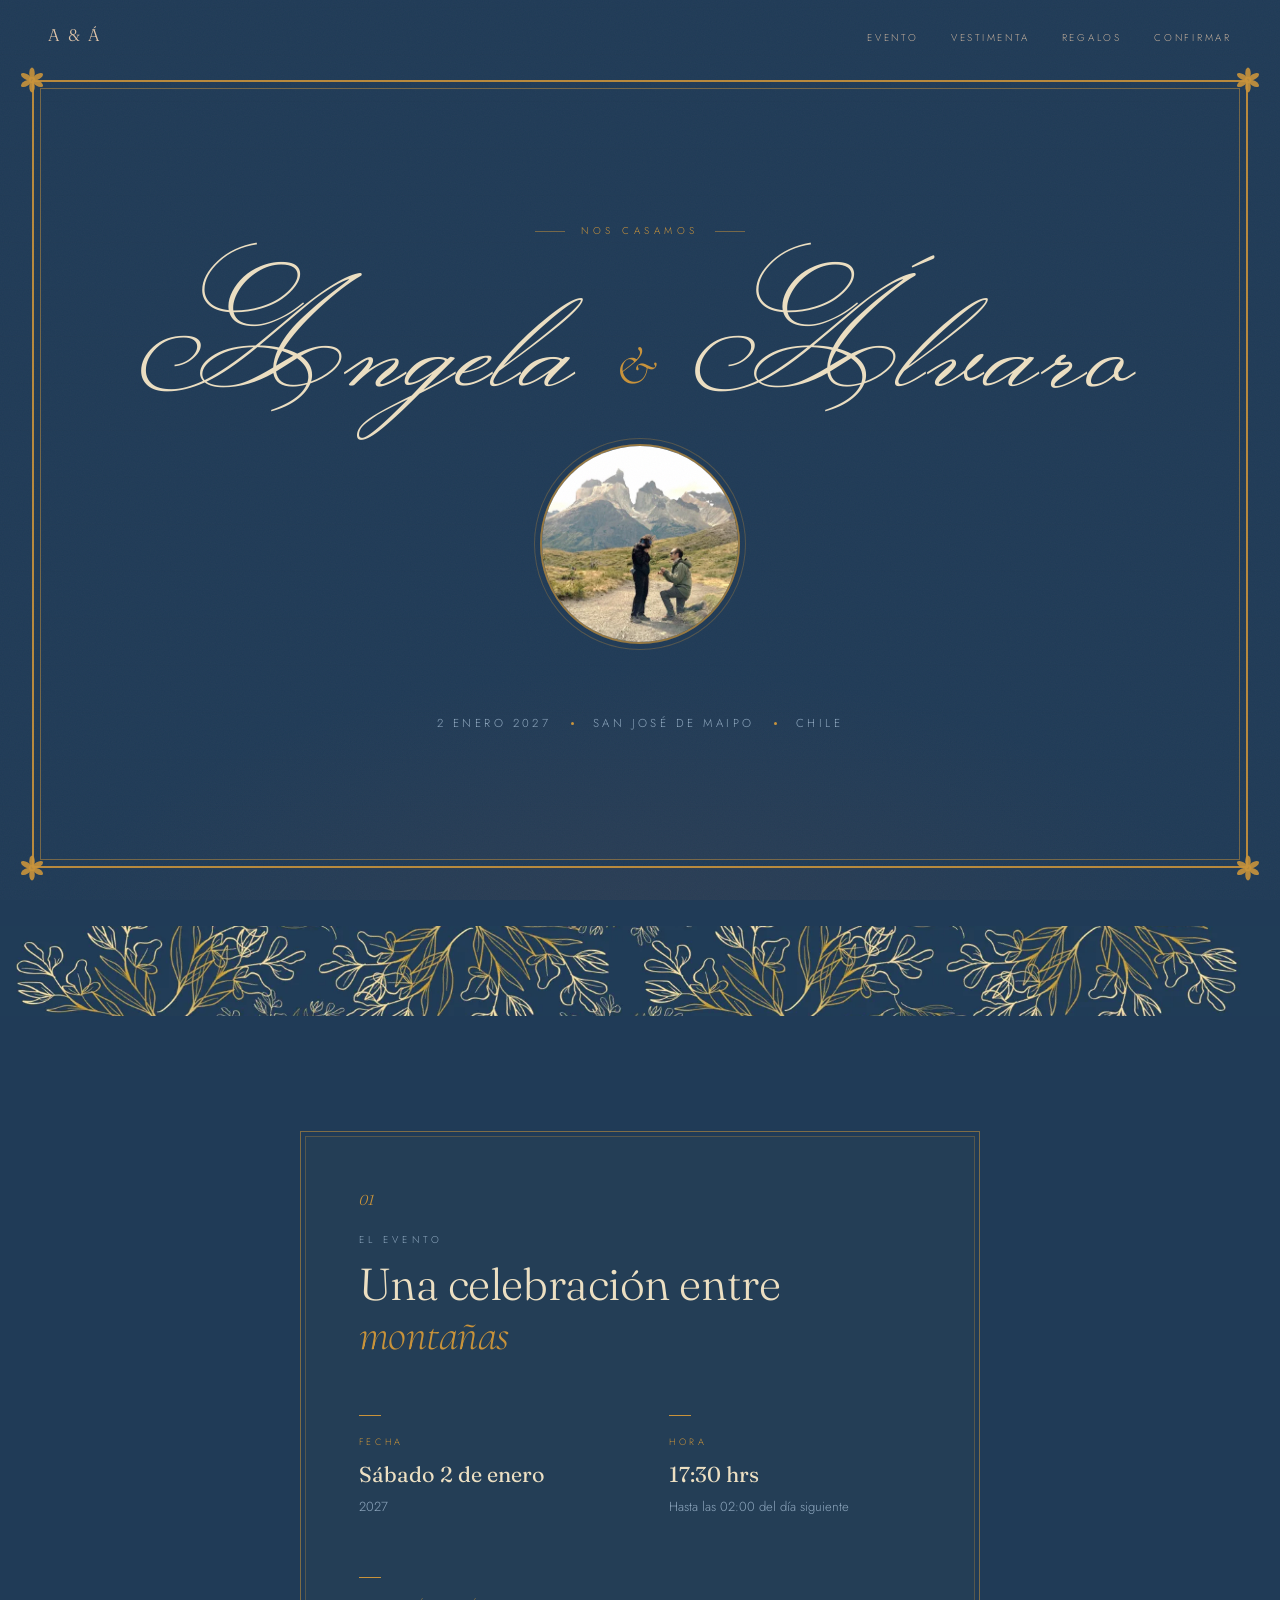
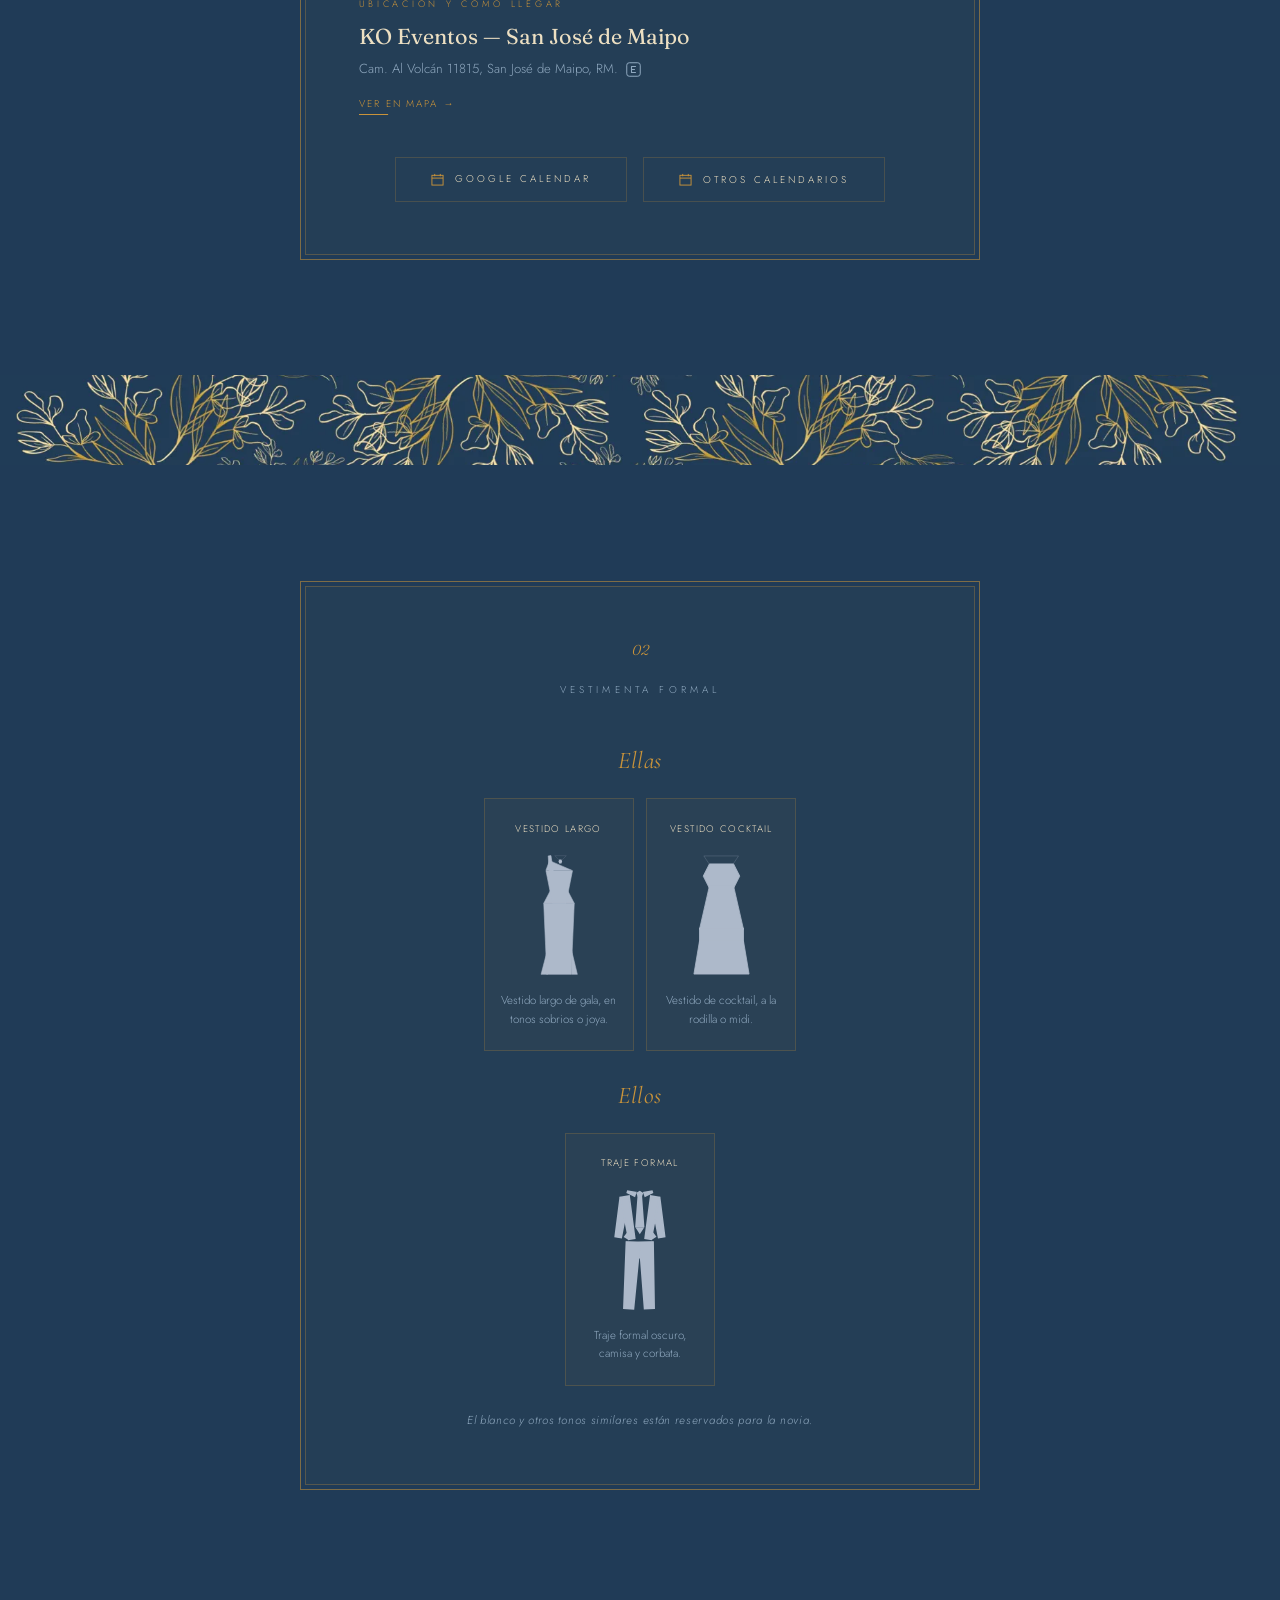
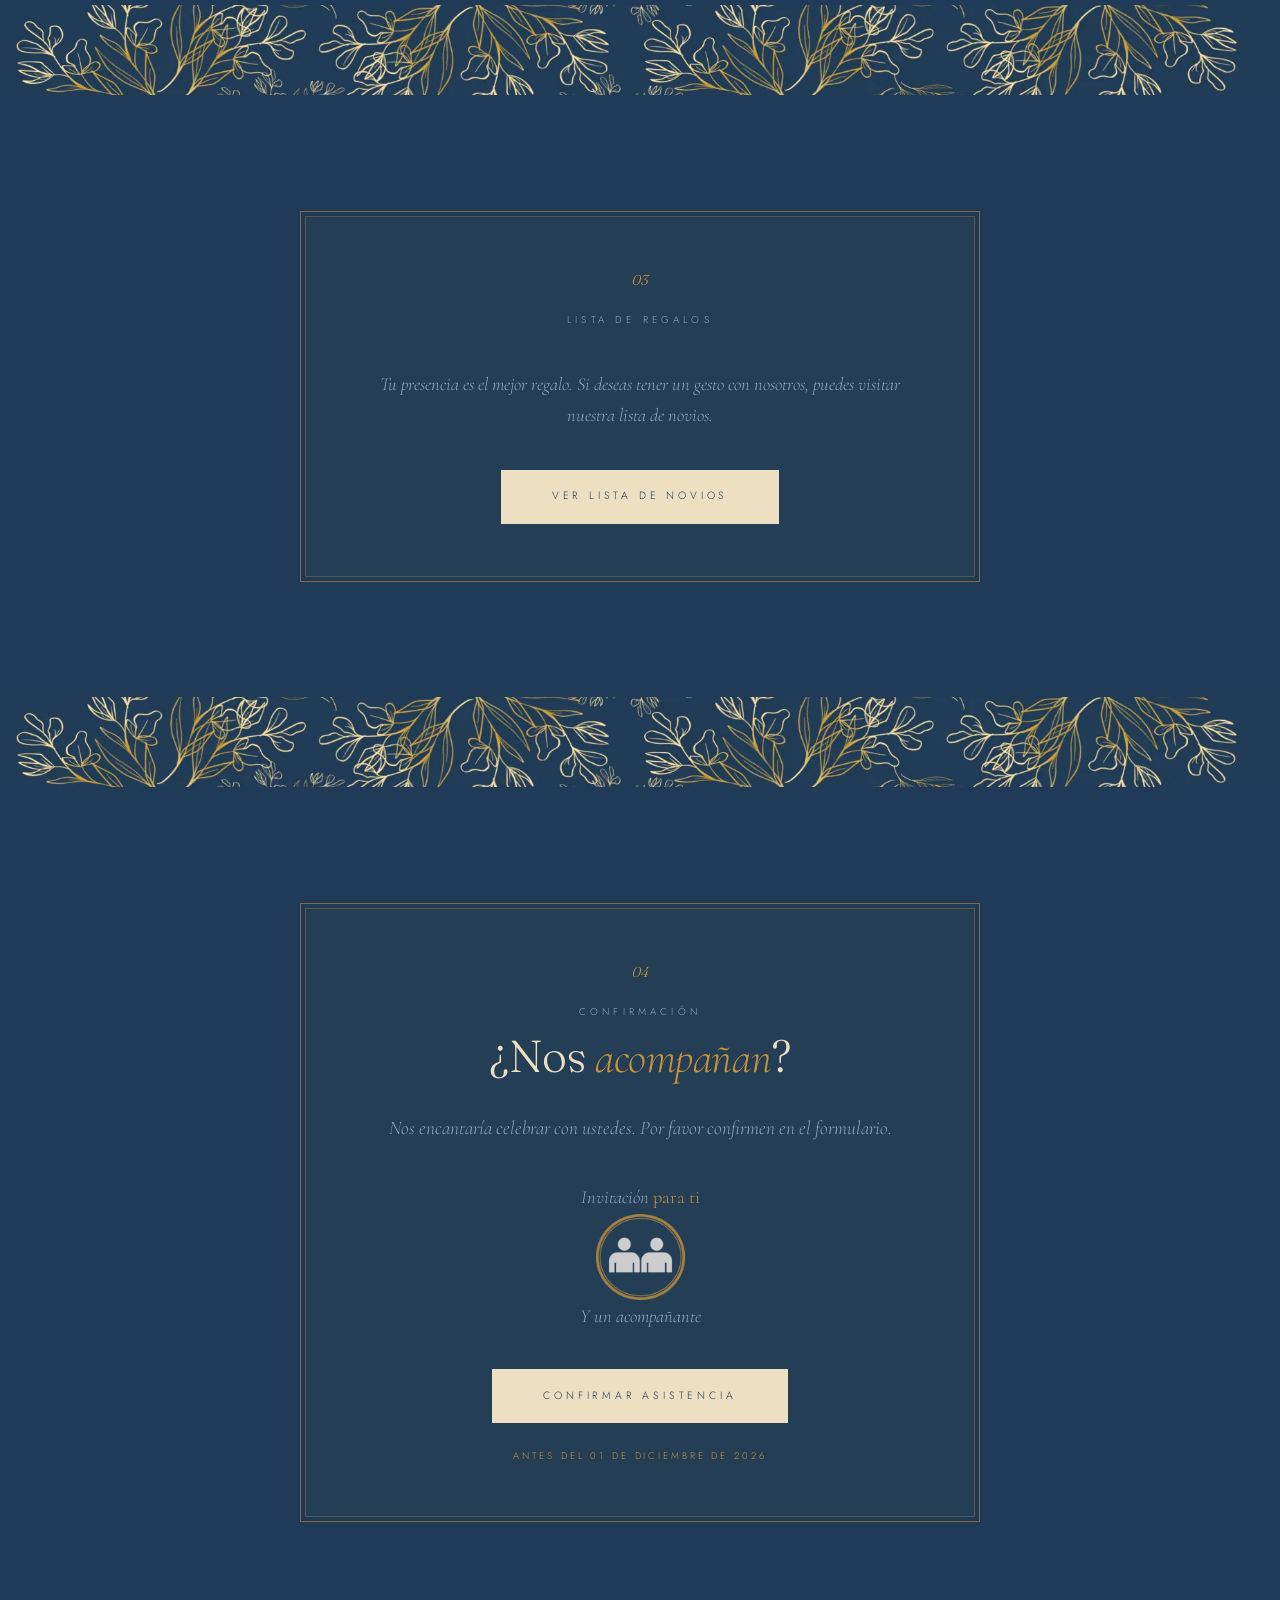
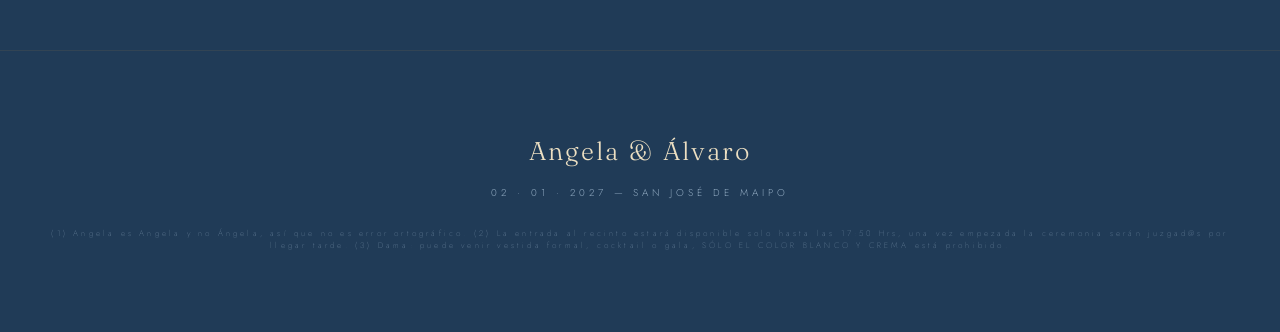
==== commit 157e3f82: "feat: usa SVG de vestimenta y pone Ellas/Ellos en la misma linea - Reemplaza los pictogramas inline " ====
--- a/docs/double/index.html
+++ b/docs/double/index.html
@@ -178,26 +178,12 @@
         <div class="dc-grid">
           <div class="dc-block">
             <span class="dc-block-title">Vestido largo</span>
-            <svg class="dc-svg" viewBox="0 0 100 150" fill="none" stroke="currentColor" stroke-width="1.6" stroke-linejoin="round" stroke-linecap="round" aria-hidden="true">
-              <path d="M40 18 Q50 12 60 18"/>
-              <path d="M44 19 Q50 27 56 19"/>
-              <path d="M40 18 L42 34 M60 18 L58 34"/>
-              <path d="M42 34 Q50 40 58 34"/>
-              <path d="M42 34 L25 141 L75 141 L58 34"/>
-            </svg>
+            <img class="dc-svg" src="../assets/photos/woman-dress-code-long-dress.svg" alt="Vestido largo">
             <p class="dc-note">Vestido largo de gala, en tonos sobrios o joya.</p>
           </div>
           <div class="dc-block">
             <span class="dc-block-title">Vestido cocktail</span>
-            <svg class="dc-svg" viewBox="0 0 100 150" fill="none" stroke="currentColor" stroke-width="1.6" stroke-linejoin="round" stroke-linecap="round" aria-hidden="true">
-              <path d="M40 18 Q50 12 60 18"/>
-              <path d="M44 19 Q50 27 56 19"/>
-              <path d="M40 18 L42 34 M60 18 L58 34"/>
-              <path d="M42 34 Q50 40 58 34"/>
-              <path d="M42 34 L33 92 L67 92 L58 34"/>
-              <path d="M46 92 L44 124 M54 92 L56 124"/>
-              <path d="M40 126 L48 126 M56 126 L64 126"/>
-            </svg>
+            <img class="dc-svg" src="../assets/photos/woman-dress-code-short-dress.svg" alt="Vestido cocktail">
             <p class="dc-note">Vestido de cocktail, a la rodilla o midi.</p>
           </div>
         </div>
@@ -207,15 +193,7 @@
         <div class="dc-grid">
           <div class="dc-block">
             <span class="dc-block-title">Traje formal</span>
-            <svg class="dc-svg" viewBox="0 0 100 150" fill="none" stroke="currentColor" stroke-width="1.6" stroke-linejoin="round" stroke-linecap="round" aria-hidden="true">
-              <path d="M40 24 Q50 16 60 24"/>
-              <path d="M40 24 L33 56 L36 98 L48 98"/>
-              <path d="M60 24 L67 56 L64 98 L52 98"/>
-              <path d="M42 25 L50 44 L58 25"/>
-              <path d="M47 27 L50 33 L53 27"/>
-              <path d="M50 44 L47 48 L49 70 L50 74 L51 70 L53 48 Z"/>
-              <path d="M36 98 L34 140 L47 140 L50 102 L53 140 L66 140 L64 98"/>
-            </svg>
+            <img class="dc-svg" src="../assets/photos/man-dress-code.svg" alt="Traje formal">
             <p class="dc-note">Traje formal oscuro, camisa y corbata.</p>
           </div>
         </div>
--- a/docs/css/main.css
+++ b/docs/css/main.css
@@ -203,29 +203,33 @@
 .dc-img{width:100%;max-width:380px;margin:2rem auto 0;display:block;border-radius:2px}
 .dc-warning{margin-top:1.4rem;font-size:0.72rem;letter-spacing:0.06em;font-style:italic;color:var(--mid)}
 
-/* Dress code — pictogramas agrupados por género */
-.dc-groups{display:flex;flex-direction:column;gap:2.2rem;margin:0 auto}
+/* Dress code — Ellas y Ellos en la misma línea (apilan si falta espacio) */
+.dc-groups{display:flex;flex-wrap:wrap;justify-content:center;align-items:flex-start;gap:1.6rem 2.4rem;margin:0 auto}
 .dc-group{text-align:center}
 .dc-group-title{
   display:block;margin-bottom:1.1rem;
   font-family:'Cormorant',serif;font-style:italic;font-weight:400;
   font-size:1.5rem;letter-spacing:.02em;color:var(--accent);
 }
-.dc-grid{display:flex;gap:.9rem;justify-content:center;align-items:stretch}
+.dc-grid{display:flex;gap:.8rem;justify-content:center;align-items:stretch}
 .dc-block{
-  flex:0 1 200px;min-width:0;
+  flex:0 1 150px;min-width:0;
   border:1px solid var(--line);background:rgba(201,147,58,0.03);
   display:flex;flex-direction:column;align-items:center;gap:1rem;
-  padding:1.5rem 1rem;
+  padding:1.4rem .9rem;
 }
 .dc-block-title{
   font-family:'Jost',sans-serif;font-weight:300;
-  font-size:0.62rem;letter-spacing:0.16em;text-transform:uppercase;
+  font-size:0.6rem;letter-spacing:0.14em;text-transform:uppercase;
   color:var(--ink);line-height:1.5;
 }
-.dc-svg{width:72px;height:auto;color:var(--accent);display:block;margin-top:.2rem}
-.dc-block .dc-note{margin:0;text-align:center;font-size:0.74rem;line-height:1.6}
-@media(max-width:560px){.dc-grid{flex-direction:column;align-items:center}.dc-block{flex-basis:auto;width:100%;max-width:280px}}
+.dc-svg{height:120px;width:auto;max-width:100%;display:block;margin-top:.2rem}
+.dc-block .dc-note{margin:0;text-align:center;font-size:0.72rem;line-height:1.6}
+@media(max-width:560px){
+  .dc-groups{flex-direction:column;align-items:center}
+  .dc-grid{flex-direction:column;align-items:center}
+  .dc-block{flex-basis:auto;width:100%;max-width:260px}
+}
 
 /* ───── GIFTS ───── */
 .gf{max-width:560px;margin:0 auto;text-align:center}
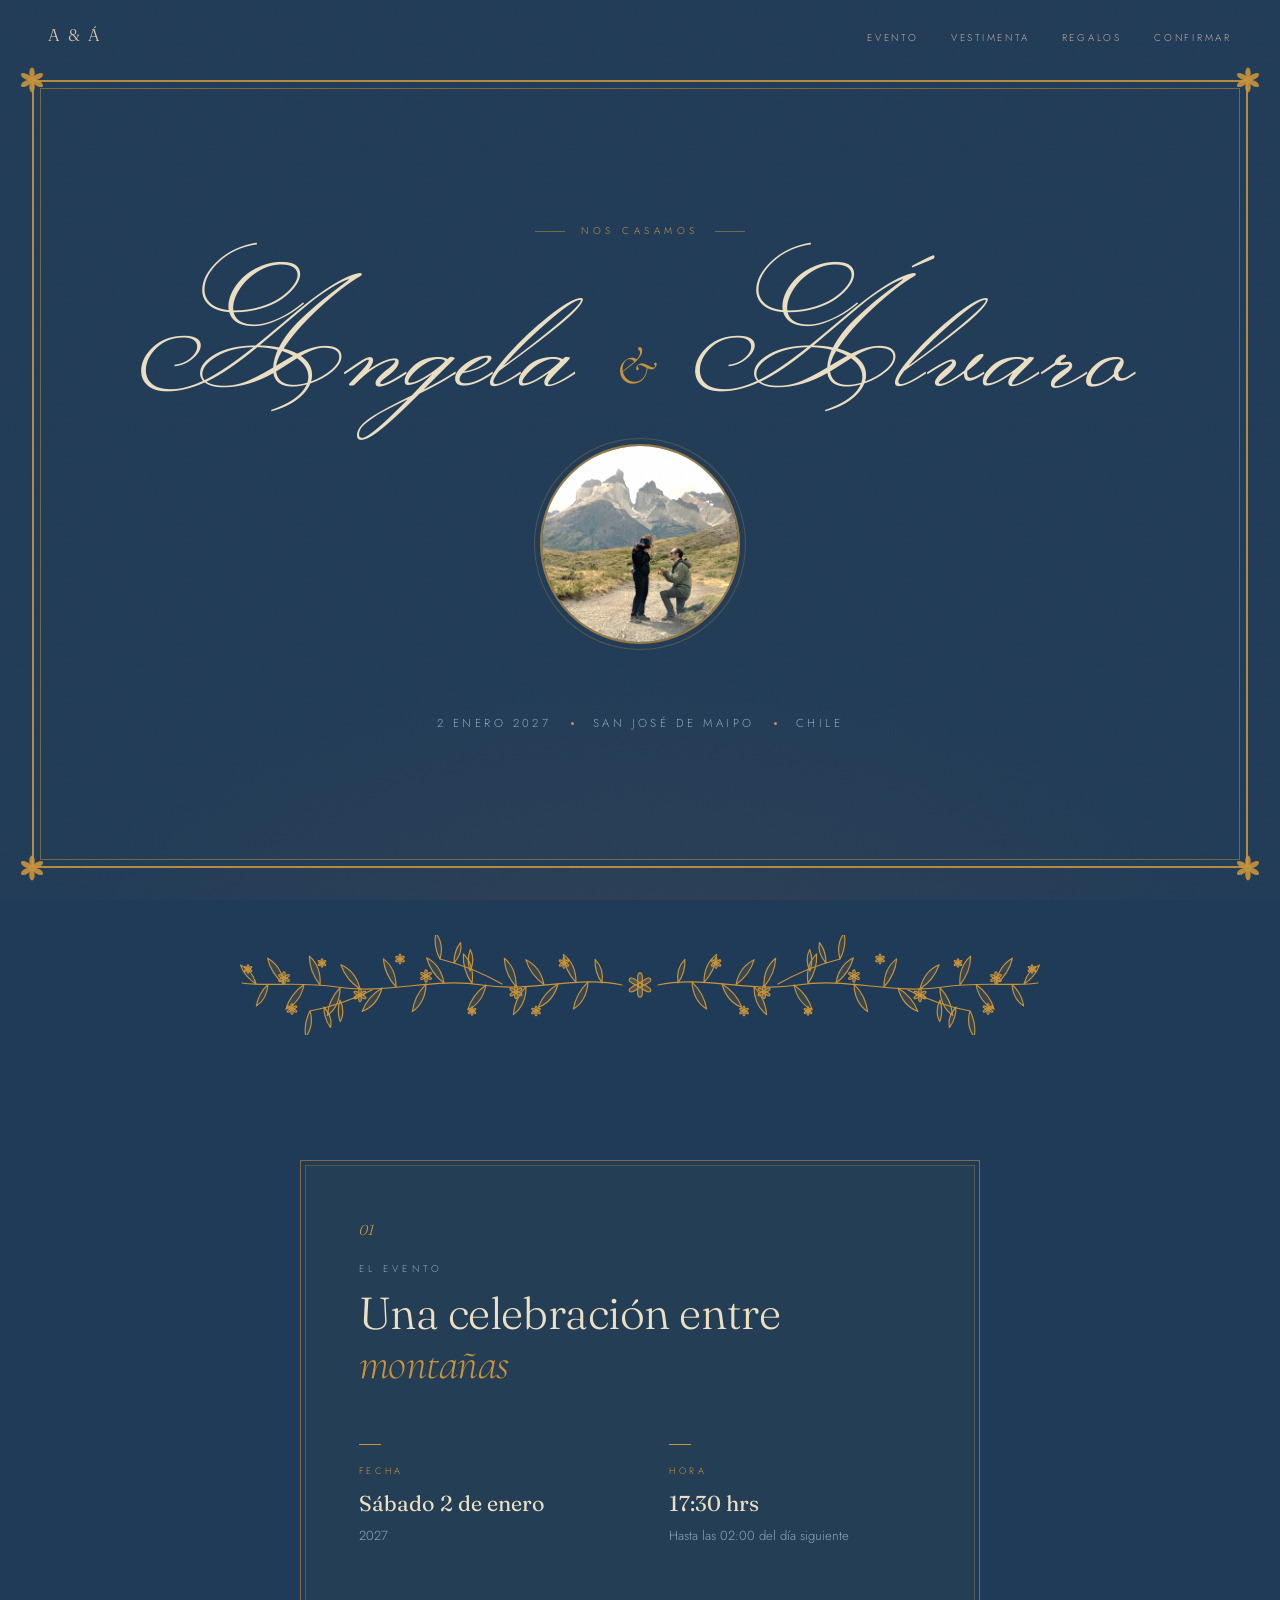
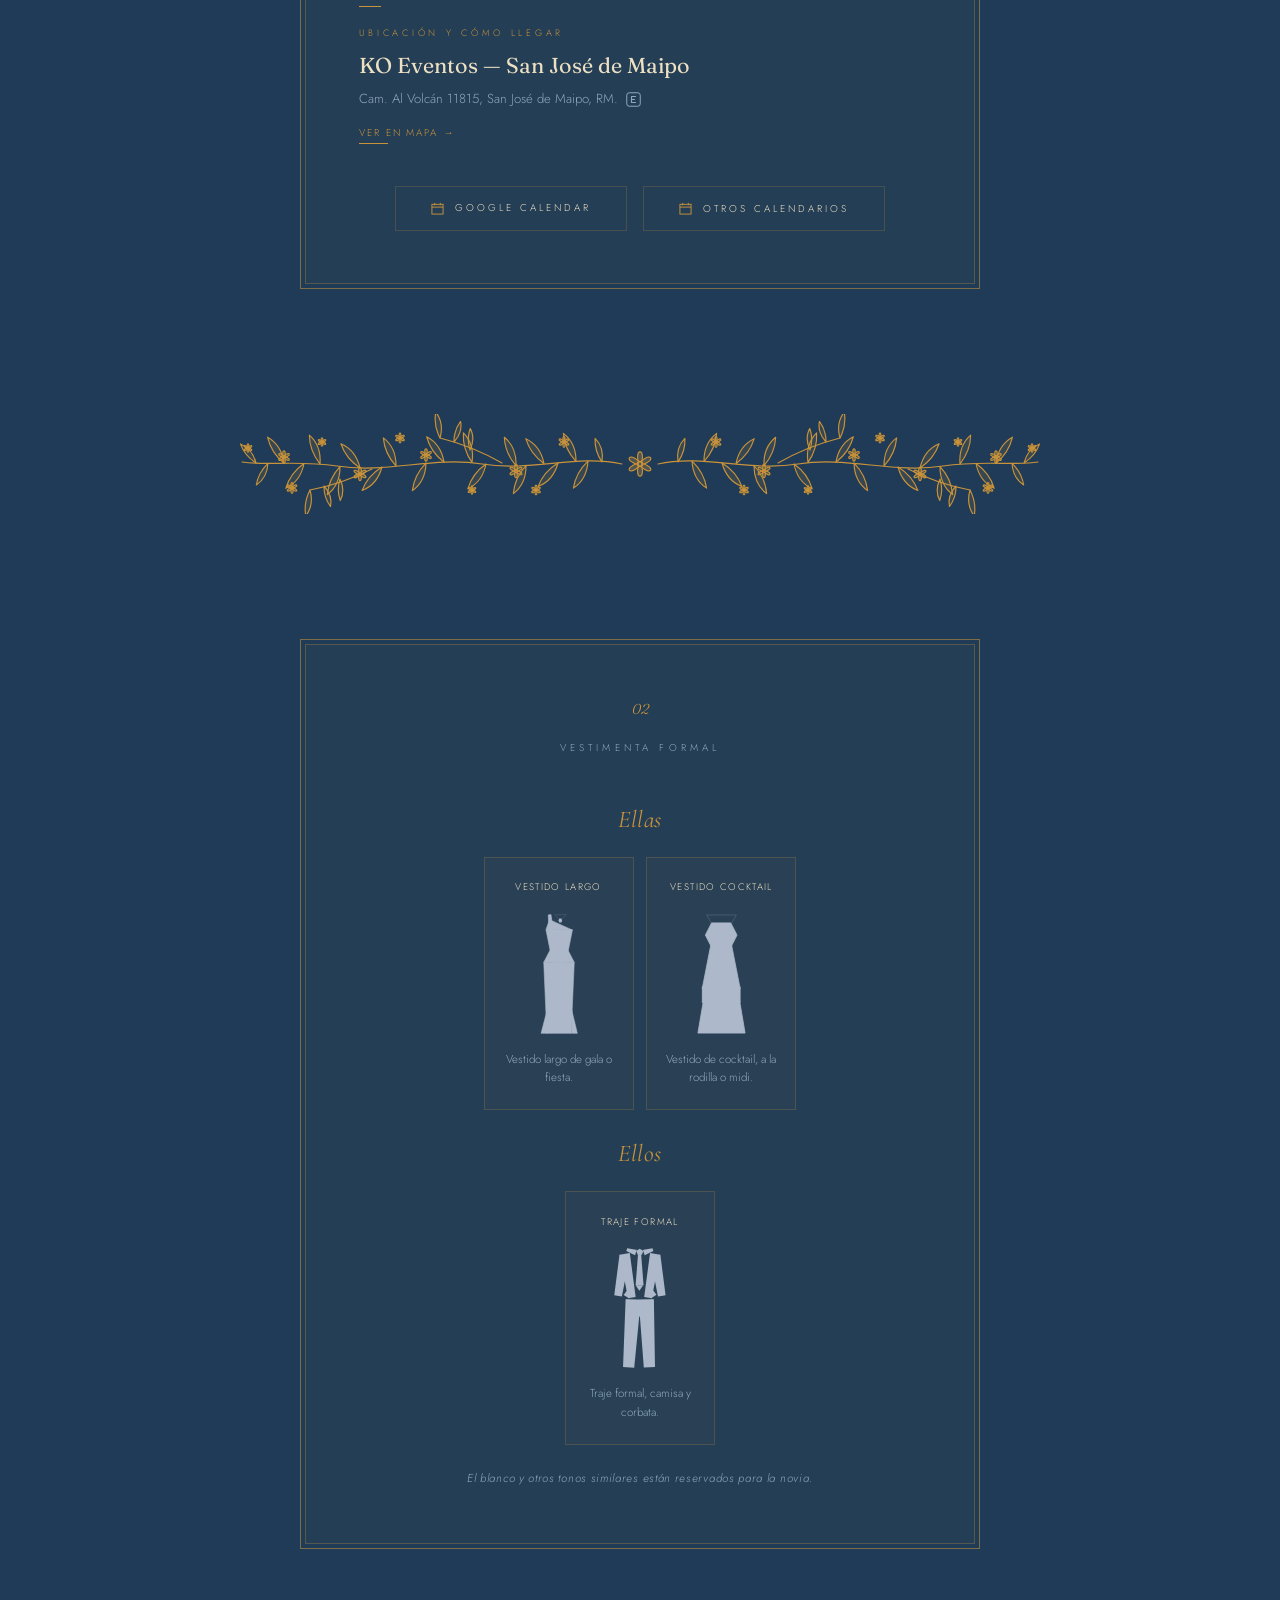
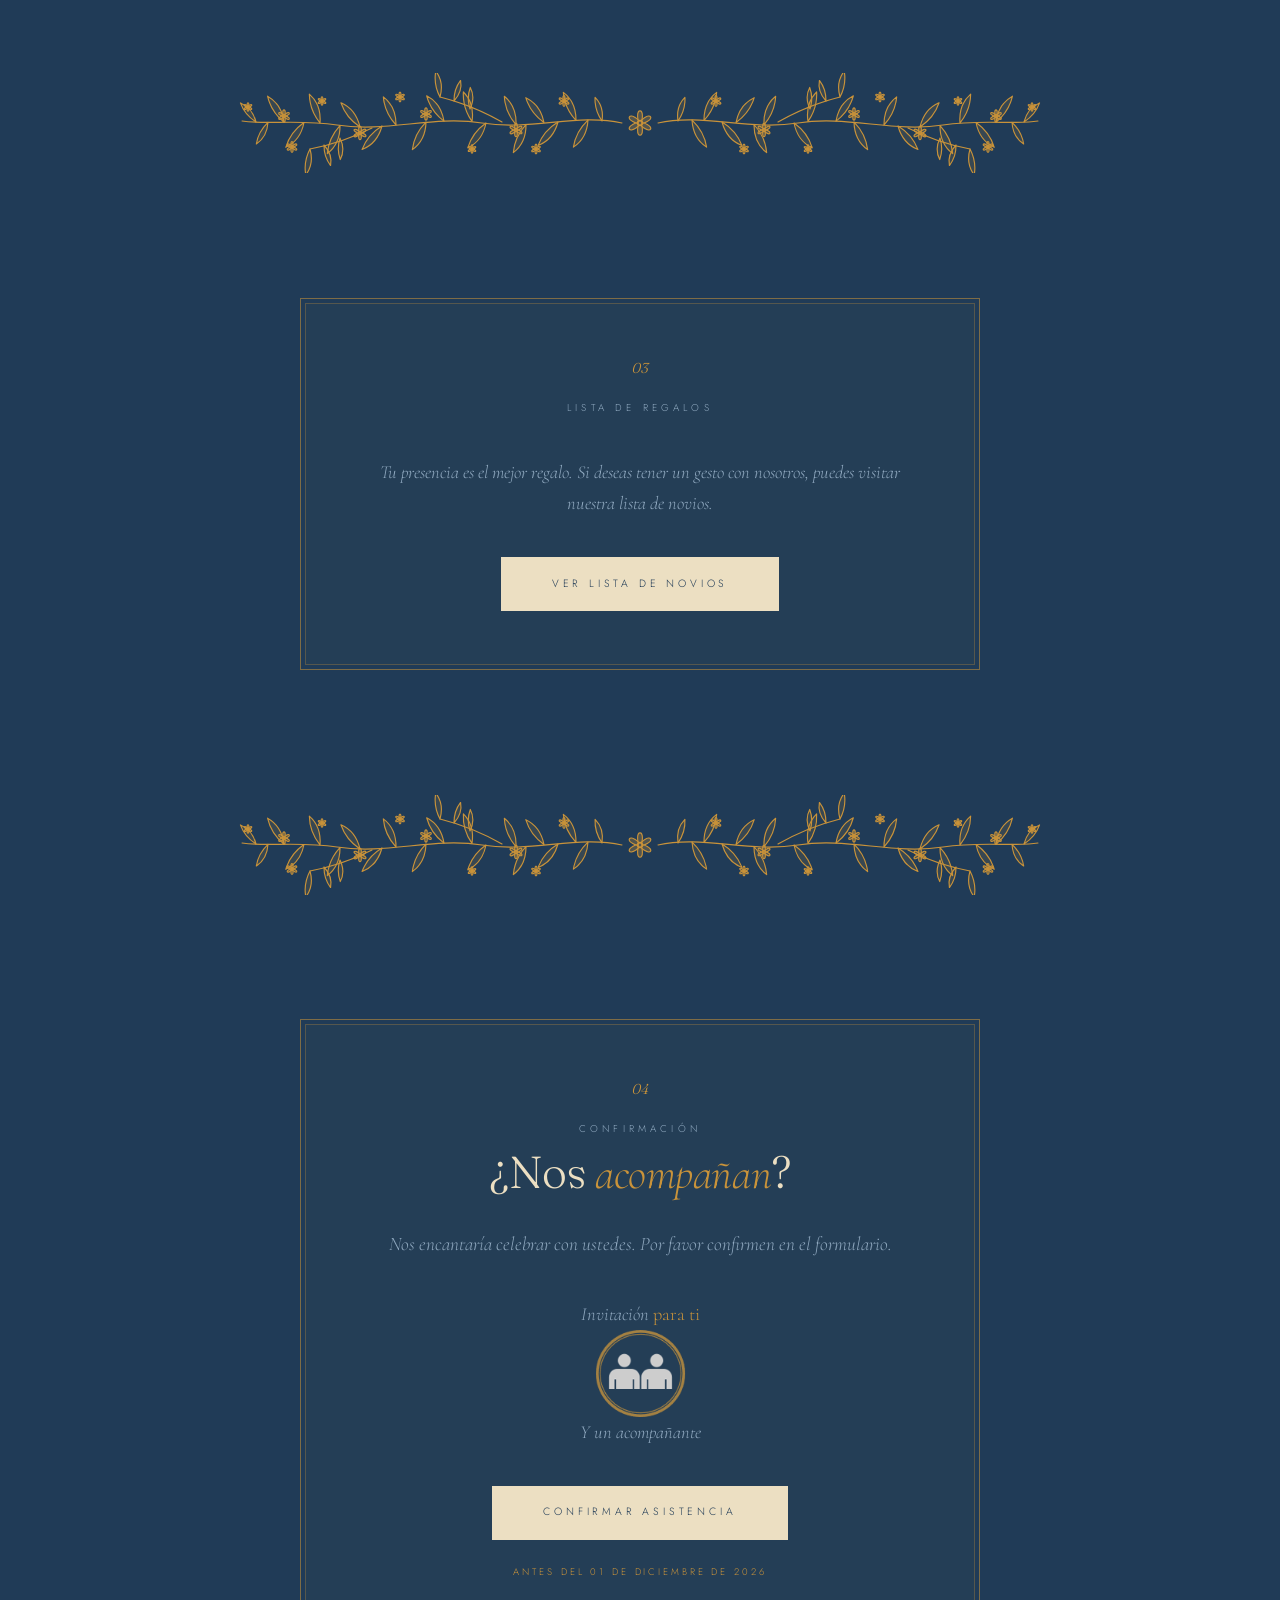
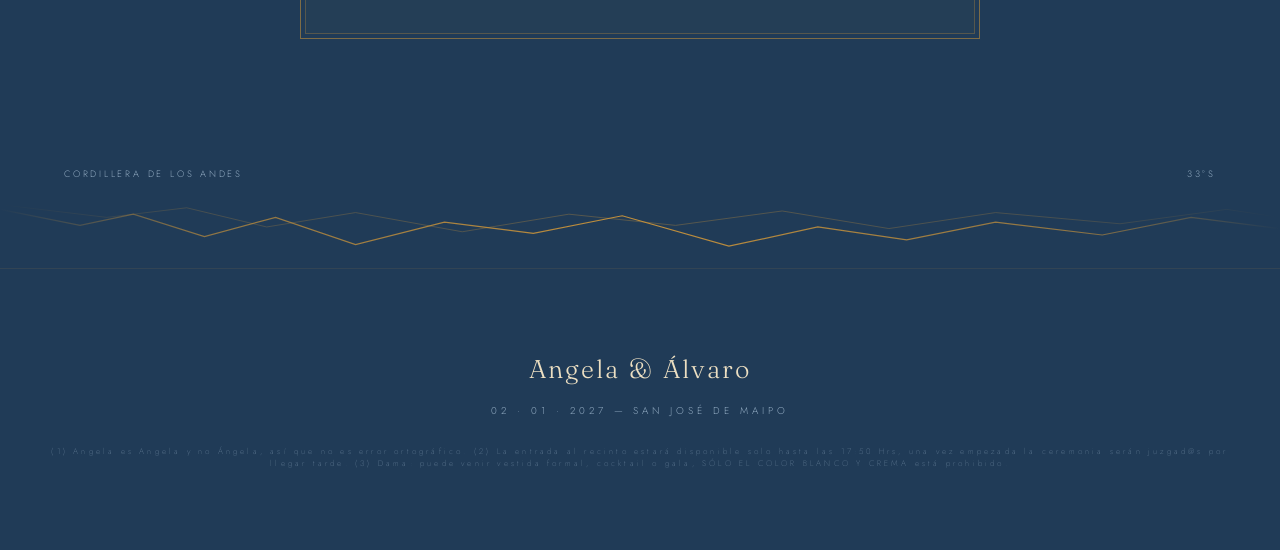
==== commit 3d2308c3: "feat: separador botanico animado y zoom lento en foto y dress code - Reemplaza el separador de cordi" ====
--- a/docs/double/index.html
+++ b/docs/double/index.html
@@ -1,4 +1,4 @@
-<!DOCTYPE html>
+﻿<!DOCTYPE html>
 <html lang="es">
 <head>
 <meta charset="UTF-8"/>
@@ -27,18 +27,35 @@
   .hero-names .n { display: inline; }
   .hero-amp { display: inline; margin: 0 0.2em; }
 
+  /* Separador botánico SVG — ramas doradas de línea fina que se dibujan al entrar en pantalla */
   .floral-div {
     position: relative;
     width: 100%;
     overflow: hidden;
-  }
-  .floral-div img {
+    padding: 0.6rem 0;
+  }
+  .floral-div svg {
     width: 100%;
-    height: 90px;
-    object-fit: cover;
-    object-position: center;
+    height: clamp(48px, 11vw, 100px);
     display: block;
   }
+  .fdv-stroke {
+    stroke: var(--accent);
+    stroke-width: 1.15;
+    fill: none;
+    stroke-linecap: round;
+    stroke-linejoin: round;
+    stroke-dasharray: 1;
+    stroke-dashoffset: 1;
+  }
+  .fdv-stems  { transition: stroke-dashoffset .9s cubic-bezier(.4,0,.2,1); }
+  .fdv-leaves { fill: var(--accent); fill-opacity: 0;
+                transition: stroke-dashoffset .8s cubic-bezier(.4,0,.2,1) .35s, fill-opacity .6s ease .9s; }
+  .fdv-bloom  { fill: var(--accent); fill-opacity: 0;
+                transition: stroke-dashoffset .7s ease .7s, fill-opacity .5s ease 1s; }
+  .floral-div.in .fdv-stroke { stroke-dashoffset: 0; }
+  .floral-div.in .fdv-leaves { fill-opacity: .14; }
+  .floral-div.in .fdv-bloom  { fill-opacity: .3; }
 
   /* Datos de transferencia en 2 columnas */
   .gf-row { grid-template-columns: 1fr 1fr; }
@@ -75,17 +92,32 @@
     }
   }
 
-  .hero-photo {
+  /* Marco circular fijo; la foto hace zoom suave dentro (efecto .ph de blue.html) */
+  .hero-photo-frame {
     width: clamp(140px, 30vw, 200px);
     height: clamp(140px, 30vw, 200px);
-    object-fit: cover;
-    object-position: center 30%;
     border-radius: 50%;
     border: 2px solid rgba(201,147,58,0.7);
     box-shadow: 0 0 0 5px var(--paper), 0 0 0 6px rgba(201,147,58,0.3);
     margin: 2rem 0 1.6rem;
+    overflow: hidden;
     opacity: 0;
     animation: fu 1.2s 0.7s forwards;
+  }
+  .hero-photo {
+    width: 100%;
+    height: 100%;
+    object-fit: cover;
+    object-position: center 30%;
+    display: block;
+    filter: saturate(0.9) contrast(1.04);
+    transition: transform 1.6s cubic-bezier(.2,.7,.2,1);
+  }
+  .hero-photo-frame:hover .hero-photo { transform: scale(1.06); }
+  /* Móvil (sin hover): zoom Ken Burns lento y continuo */
+  @keyframes kenburns { from { transform: scale(1); } to { transform: scale(1.08); } }
+  @media (hover: none) {
+    .hero-photo { animation: kenburns 8s ease-in-out infinite alternate; }
   }
 
   /* Marco dorado prominente en el hero — doble filete */
@@ -107,6 +139,91 @@
 </head>
 <body>
 
+<!-- Definiciones del separador botánico (una sola vez; los .floral-div lo reutilizan con <use>) -->
+<svg width="0" height="0" style="position:absolute" aria-hidden="true">
+  <defs>
+    <path id="fdv-leaf" pathLength="1" vector-effect="non-scaling-stroke" d="M0 0 Q 9 -16 25 -18 Q 16 -5 0 0 Z"/>
+    <g id="fdv-stem-half">
+      <path pathLength="1" vector-effect="non-scaling-stroke" d="M0 0 C 45 -10 90 8 140 0 C 190 -8 235 10 285 2 C 325 -4 355 2 380 -2"/>
+      <path pathLength="1" vector-effect="non-scaling-stroke" d="M120 -1 Q 150 -18 182 -26"/>
+      <path pathLength="1" vector-effect="non-scaling-stroke" d="M250 5 Q 280 20 312 26"/>
+    </g>
+    <g id="fdv-leaves-half">
+      <use href="#fdv-leaf" transform="translate(20,-2) rotate(-38) scale(.8)"/>
+      <use href="#fdv-leaf" transform="translate(46,-2.5) rotate(-30)"/>
+      <use href="#fdv-leaf" transform="translate(78,-0.5) rotate(-18)"/>
+      <use href="#fdv-leaf" transform="translate(106,1.8) rotate(-32)"/>
+      <use href="#fdv-leaf" transform="translate(150,-1.5) rotate(-38)"/>
+      <use href="#fdv-leaf" transform="translate(178,-1.8) rotate(-20)"/>
+      <use href="#fdv-leaf" transform="translate(226,2) rotate(-30)"/>
+      <use href="#fdv-leaf" transform="translate(262,4) rotate(-16)"/>
+      <use href="#fdv-leaf" transform="translate(302,0) rotate(-34)"/>
+      <use href="#fdv-leaf" transform="translate(338,-0.8) rotate(-22)"/>
+      <use href="#fdv-leaf" transform="translate(366,-1) rotate(-15) scale(.8)"/>
+      <use href="#fdv-leaf" transform="translate(34,-3) scale(1,-1) rotate(-26)"/>
+      <use href="#fdv-leaf" transform="translate(64,-1) scale(1,-1) rotate(-14)"/>
+      <use href="#fdv-leaf" transform="translate(96,1.5) scale(1,-1) rotate(-30)"/>
+      <use href="#fdv-leaf" transform="translate(136,0) scale(1,-1) rotate(-18)"/>
+      <use href="#fdv-leaf" transform="translate(196,-1) scale(1,-1) rotate(-28)"/>
+      <use href="#fdv-leaf" transform="translate(240,3) scale(1,-1) rotate(-14)"/>
+      <use href="#fdv-leaf" transform="translate(282,2.5) scale(1,-1) rotate(-30)"/>
+      <use href="#fdv-leaf" transform="translate(318,-0.5) scale(1,-1) rotate(-18)"/>
+      <use href="#fdv-leaf" transform="translate(354,-0.7) scale(1,-1) rotate(-26) scale(.8)"/>
+      <use href="#fdv-leaf" transform="translate(152,-14) rotate(-55) scale(.7)"/>
+      <use href="#fdv-leaf" transform="translate(168,-22) rotate(-72) scale(.7)"/>
+      <use href="#fdv-leaf" transform="translate(182,-26) rotate(-45) scale(.85)"/>
+      <use href="#fdv-leaf" transform="translate(282,15) scale(1,-1) rotate(-55) scale(.7)"/>
+      <use href="#fdv-leaf" transform="translate(298,22) scale(1,-1) rotate(-72) scale(.7)"/>
+      <use href="#fdv-leaf" transform="translate(312,26) scale(1,-1) rotate(-45) scale(.85)"/>
+    </g>
+    <g id="fdv-stems">
+      <use href="#fdv-stem-half" transform="translate(468,50)"/>
+      <use href="#fdv-stem-half" transform="translate(432,50) scale(-1,1)"/>
+    </g>
+    <g id="fdv-leaves">
+      <use href="#fdv-leaves-half" transform="translate(468,50)"/>
+      <use href="#fdv-leaves-half" transform="translate(432,50) scale(-1,1)"/>
+    </g>
+    <g id="fdv-flowers">
+      <g transform="translate(468,50)">
+        <use href="#fdv-bloom" transform="translate(106,7) scale(.55)"/>
+        <use href="#fdv-bloom" transform="translate(196,-9) scale(.5)"/>
+        <use href="#fdv-bloom" transform="translate(262,10) scale(.55)"/>
+        <use href="#fdv-bloom" transform="translate(338,-7) scale(.5)"/>
+        <use href="#fdv-bloom" transform="translate(58,-22) scale(.45)"/>
+        <use href="#fdv-bloom" transform="translate(86,26) scale(.4)"/>
+        <use href="#fdv-bloom" transform="translate(150,26) scale(.35)"/>
+        <use href="#fdv-bloom" transform="translate(222,-26) scale(.4)"/>
+        <use href="#fdv-bloom" transform="translate(300,-22) scale(.35)"/>
+        <use href="#fdv-bloom" transform="translate(330,24) scale(.45)"/>
+        <use href="#fdv-bloom" transform="translate(374,-16) scale(.35)"/>
+      </g>
+      <g transform="translate(432,50) scale(-1,1)">
+        <use href="#fdv-bloom" transform="translate(106,7) scale(.55)"/>
+        <use href="#fdv-bloom" transform="translate(196,-9) scale(.5)"/>
+        <use href="#fdv-bloom" transform="translate(262,10) scale(.55)"/>
+        <use href="#fdv-bloom" transform="translate(338,-7) scale(.5)"/>
+        <use href="#fdv-bloom" transform="translate(58,-22) scale(.45)"/>
+        <use href="#fdv-bloom" transform="translate(86,26) scale(.4)"/>
+        <use href="#fdv-bloom" transform="translate(150,26) scale(.35)"/>
+        <use href="#fdv-bloom" transform="translate(222,-26) scale(.4)"/>
+        <use href="#fdv-bloom" transform="translate(300,-22) scale(.35)"/>
+        <use href="#fdv-bloom" transform="translate(330,24) scale(.45)"/>
+        <use href="#fdv-bloom" transform="translate(374,-16) scale(.35)"/>
+      </g>
+    </g>
+    <g id="fdv-bloom">
+      <ellipse pathLength="1" vector-effect="non-scaling-stroke" cx="0" cy="-7" rx="2.4" ry="5.2"/>
+      <ellipse pathLength="1" vector-effect="non-scaling-stroke" cx="0" cy="-7" rx="2.4" ry="5.2" transform="rotate(60)"/>
+      <ellipse pathLength="1" vector-effect="non-scaling-stroke" cx="0" cy="-7" rx="2.4" ry="5.2" transform="rotate(120)"/>
+      <ellipse pathLength="1" vector-effect="non-scaling-stroke" cx="0" cy="-7" rx="2.4" ry="5.2" transform="rotate(180)"/>
+      <ellipse pathLength="1" vector-effect="non-scaling-stroke" cx="0" cy="-7" rx="2.4" ry="5.2" transform="rotate(240)"/>
+      <ellipse pathLength="1" vector-effect="non-scaling-stroke" cx="0" cy="-7" rx="2.4" ry="5.2" transform="rotate(300)"/>
+      <circle pathLength="1" vector-effect="non-scaling-stroke" r="2.6"/>
+    </g>
+  </defs>
+</svg>
+
 <nav class="nav">
   <div class="nav-mono">A &amp; Á</div>
   <ul class="nav-links">
@@ -132,7 +249,7 @@
       <span class="hero-amp">&amp;</span>
       <span class="n n2">Álvaro</span>
     </h1>
-    <img class="hero-photo" src="../assets/photos/foto-cuernos-del-paine.webp" alt="La propuesta · Torres del Paine">
+    <div class="hero-photo-frame"><img class="hero-photo" src="../assets/photos/foto-cuernos-del-paine.webp" alt="La propuesta · Torres del Paine"></div>
     <div class="hero-meta">
       <span>2 Enero 2027</span><span class="dot"></span>
       <span>San José de Maipo</span><span class="dot"></span>
@@ -141,7 +258,7 @@
   </div>
 </header>
 <br>
-<div class="floral-div" aria-hidden="true"><img src="../assets/photos/separator.webp" alt=""></div>
+<div class="floral-div rv" aria-hidden="true"><svg viewBox="0 0 900 100"><use class="fdv-stroke fdv-stems" href="#fdv-stems"/><use class="fdv-stroke fdv-leaves" href="#fdv-leaves"/><use class="fdv-stroke fdv-bloom" href="#fdv-flowers"/><use class="fdv-stroke fdv-bloom" href="#fdv-bloom" transform="translate(450,50)"/></svg></div>
 
 <!-- DETAILS -->
 <section id="evento" class="det-sec">
@@ -163,7 +280,7 @@
   </div>
 </section>
 
-<div class="floral-div" aria-hidden="true"><img src="../assets/photos/separator.webp" alt=""></div>
+<div class="floral-div rv" aria-hidden="true"><svg viewBox="0 0 900 100"><use class="fdv-stroke fdv-stems" href="#fdv-stems"/><use class="fdv-stroke fdv-leaves" href="#fdv-leaves"/><use class="fdv-stroke fdv-bloom" href="#fdv-flowers"/><use class="fdv-stroke fdv-bloom" href="#fdv-bloom" transform="translate(450,50)"/></svg></div>
 
 <!-- DRESSCODE -->
 <section id="vestimenta" class="dc-sec">
@@ -179,7 +296,7 @@
           <div class="dc-block">
             <span class="dc-block-title">Vestido largo</span>
             <img class="dc-svg" src="../assets/photos/woman-dress-code-long-dress.svg" alt="Vestido largo">
-            <p class="dc-note">Vestido largo de gala, en tonos sobrios o joya.</p>
+            <p class="dc-note">Vestido largo de gala o fiesta.</p>
           </div>
           <div class="dc-block">
             <span class="dc-block-title">Vestido cocktail</span>
@@ -194,7 +311,7 @@
           <div class="dc-block">
             <span class="dc-block-title">Traje formal</span>
             <img class="dc-svg" src="../assets/photos/man-dress-code.svg" alt="Traje formal">
-            <p class="dc-note">Traje formal oscuro, camisa y corbata.</p>
+            <p class="dc-note">Traje formal, camisa y corbata.</p>
           </div>
         </div>
       </div>
@@ -203,7 +320,7 @@
   </div>
 </section>
 
-<div class="floral-div" aria-hidden="true"><img src="../assets/photos/separator.webp" alt=""></div>
+<div class="floral-div rv" aria-hidden="true"><svg viewBox="0 0 900 100"><use class="fdv-stroke fdv-stems" href="#fdv-stems"/><use class="fdv-stroke fdv-leaves" href="#fdv-leaves"/><use class="fdv-stroke fdv-bloom" href="#fdv-flowers"/><use class="fdv-stroke fdv-bloom" href="#fdv-bloom" transform="translate(450,50)"/></svg></div>
 
 <!-- GIFTS -->
 <section id="regalos" class="gf-sec">
@@ -217,7 +334,7 @@
   </div>
 </section>
 
-<div class="floral-div" aria-hidden="true"><img src="../assets/photos/separator.webp" alt=""></div>
+<div class="floral-div rv" aria-hidden="true"><svg viewBox="0 0 900 100"><use class="fdv-stroke fdv-stems" href="#fdv-stems"/><use class="fdv-stroke fdv-leaves" href="#fdv-leaves"/><use class="fdv-stroke fdv-bloom" href="#fdv-flowers"/><use class="fdv-stroke fdv-bloom" href="#fdv-bloom" transform="translate(450,50)"/></svg></div>
 
 <!-- RSVP -->
 <section id="rsvp" class="rsvp">
@@ -238,6 +355,12 @@
   </div>
 </section>
 
+<div class="hero-foot" style="padding:0 clamp(1.5rem,5vw,4rem)">
+  <span>Cordillera de los Andes</span>
+  <span>33°S</span>
+</div>
+<div class="mtn" style="transform:scaleY(-1)"><svg viewBox="0 0 1440 60" preserveAspectRatio="none"><defs><linearGradient id="rfm" x1="0" y1="0" x2="1" y2="0"><stop offset="0" stop-color="var(--accent)" stop-opacity="0"/><stop offset=".16" stop-color="var(--accent)" stop-opacity=".65"/><stop offset=".5" stop-color="var(--accent)" stop-opacity=".95"/><stop offset=".84" stop-color="var(--accent)" stop-opacity=".65"/><stop offset="1" stop-color="var(--accent)" stop-opacity="0"/></linearGradient></defs><path d="M0,50 L90,30 L150,44 L230,16 L310,40 L400,6 L500,34 L600,20 L700,42 L820,4 L920,28 L1020,12 L1120,34 L1240,18 L1340,40 L1440,26" fill="none" stroke="url(#rfm)" stroke-width="1.2" vector-effect="non-scaling-stroke"/><path d="M0,56 L120,40 L210,52 L300,28 L400,46 L520,22 L640,44 L760,30 L880,48 L1000,26 L1120,46 L1260,32 L1380,50 L1440,40" fill="none" stroke="url(#rfm)" stroke-width="1" vector-effect="non-scaling-stroke" opacity=".35"/></svg></div>
+
 <footer>
   <div class="foot-mono">Angela &amp; Álvaro</div>
   <div class="foot-date">02 · 01 · 2027 — San José de Maipo</div>
--- a/docs/css/main.css
+++ b/docs/css/main.css
@@ -223,7 +223,15 @@
   font-size:0.6rem;letter-spacing:0.14em;text-transform:uppercase;
   color:var(--ink);line-height:1.5;
 }
-.dc-svg{height:120px;width:auto;max-width:100%;display:block;margin-top:.2rem}
+.dc-svg{height:120px;width:auto;max-width:100%;display:block;margin-top:.2rem;transition:transform 1.6s cubic-bezier(.2,.7,.2,1)}
+.dc-block:hover .dc-svg{transform:scale(1.08)}
+/* Móvil (sin hover): zoom Ken Burns lento y continuo, desfasado entre bloques */
+@keyframes kb-dc{from{transform:scale(1)}to{transform:scale(1.08)}}
+@media(hover:none){
+  .dc-svg{animation:kb-dc 8s ease-in-out infinite alternate}
+  .dc-block:nth-child(2) .dc-svg{animation-delay:-2.7s}
+  .dc-block:nth-child(3) .dc-svg{animation-delay:-5.3s}
+}
 .dc-block .dc-note{margin:0;text-align:center;font-size:0.72rem;line-height:1.6}
 @media(max-width:560px){
   .dc-groups{flex-direction:column;align-items:center}
@@ -272,9 +280,10 @@
 .foot-date{font-family:'Jost',sans-serif;font-weight:300;font-size:0.62rem;letter-spacing:0.4em;text-transform:uppercase;color:var(--mid)}
 .foot-note{font-family:'Jost',sans-serif;font-weight:150;font-size:0.5rem;letter-spacing:0.4em;color:var(--mid)}
 
-/* mountain rule */
-.mtn{width:100%;line-height:0;display:block;overflow:hidden}
-.mtn svg{width:100%;height:54px;display:block}
+/* mountain rule — línea de cordillera como trazo fino con desvanecido lateral */
+.mtn{width:100%;line-height:0;display:block;overflow:hidden;padding:1.2rem 0}
+.mtn svg{width:100%;height:48px;display:block}
+.mtn-mid{padding:0 0 .5rem}
 
 
 /* calendar button */
